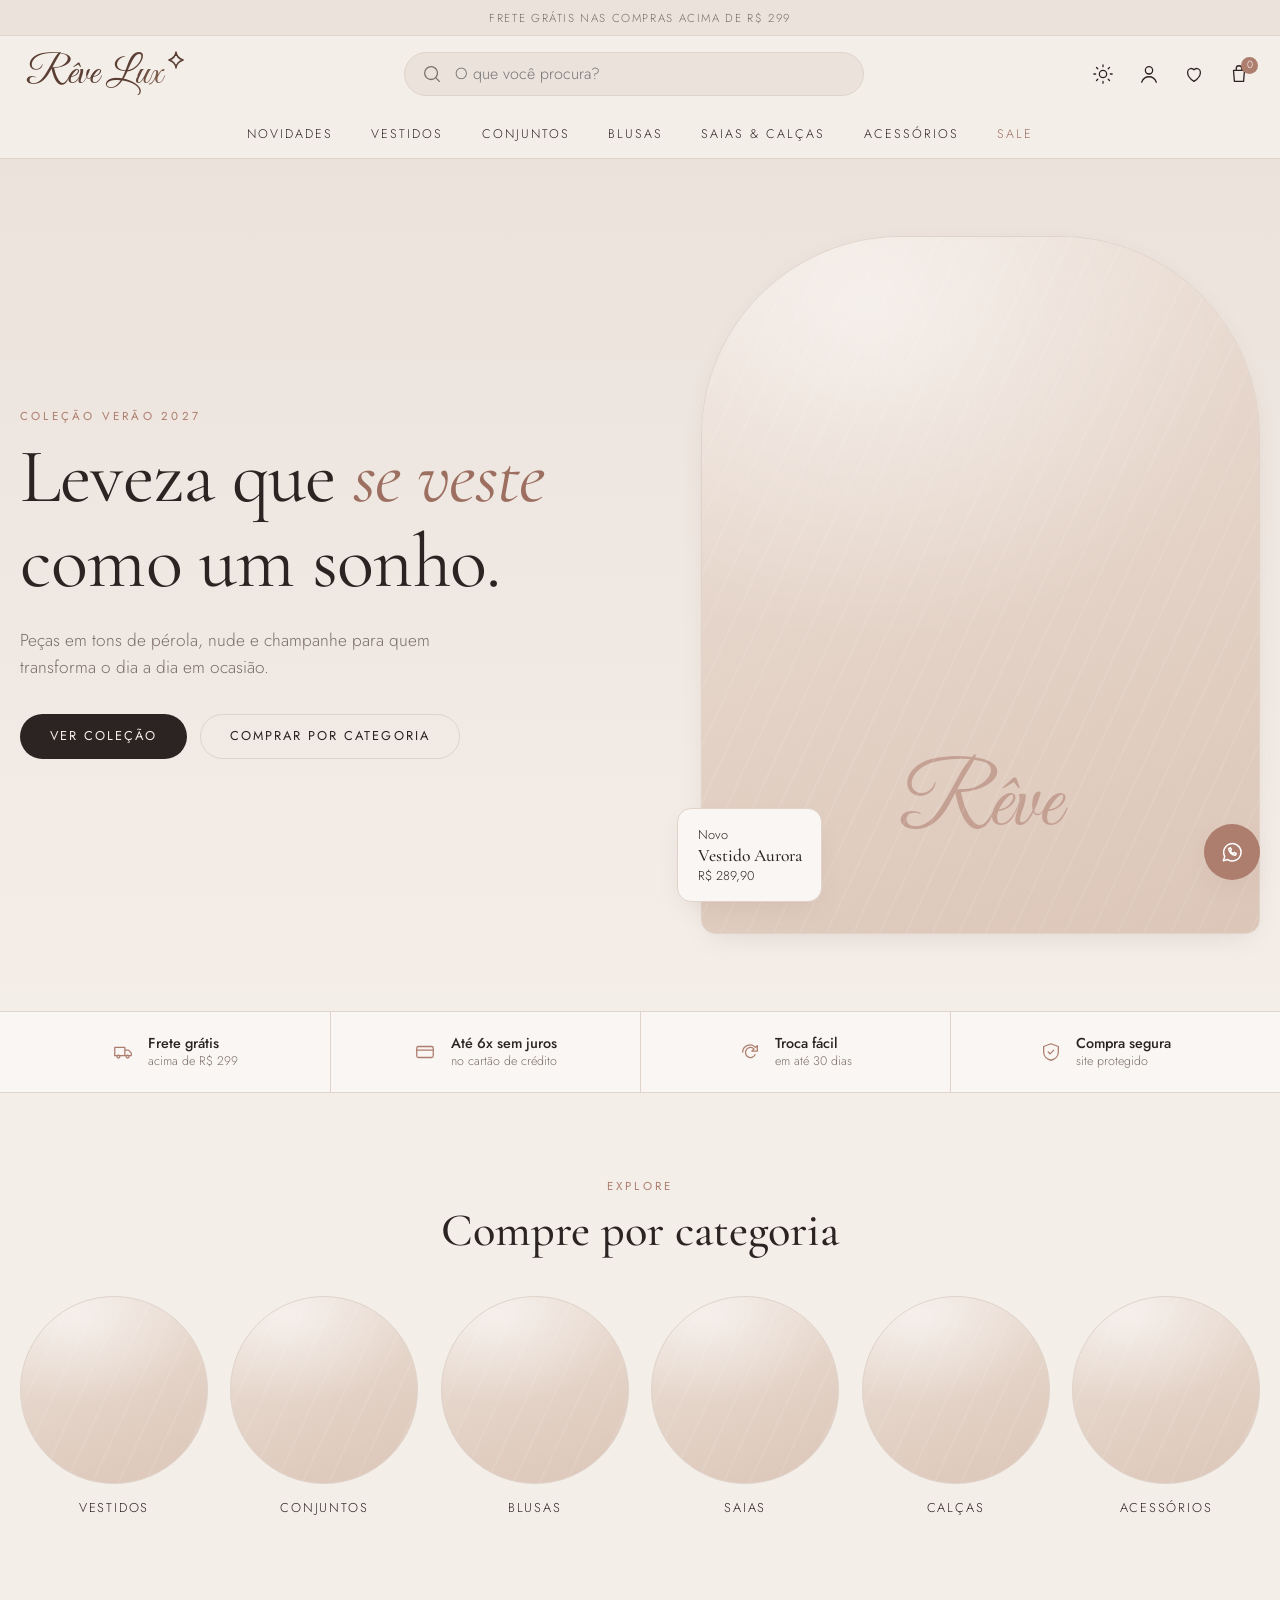
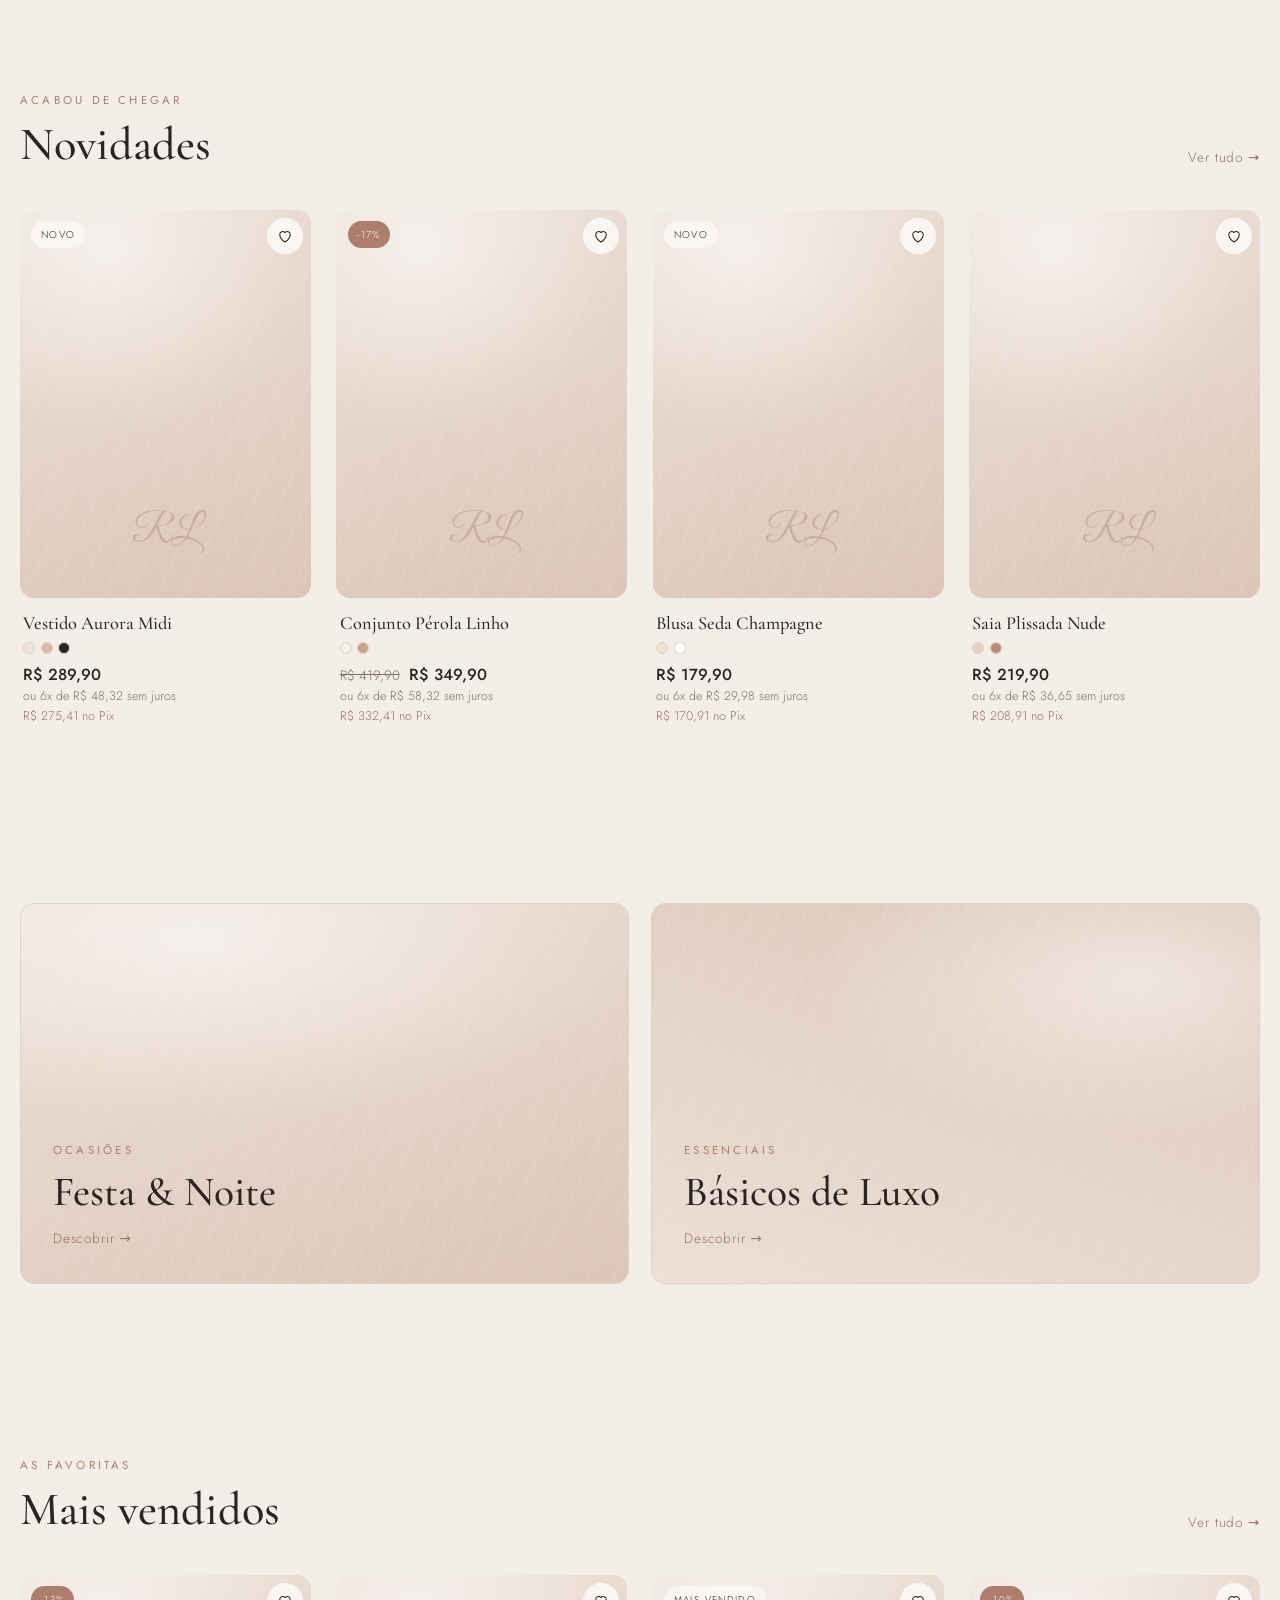
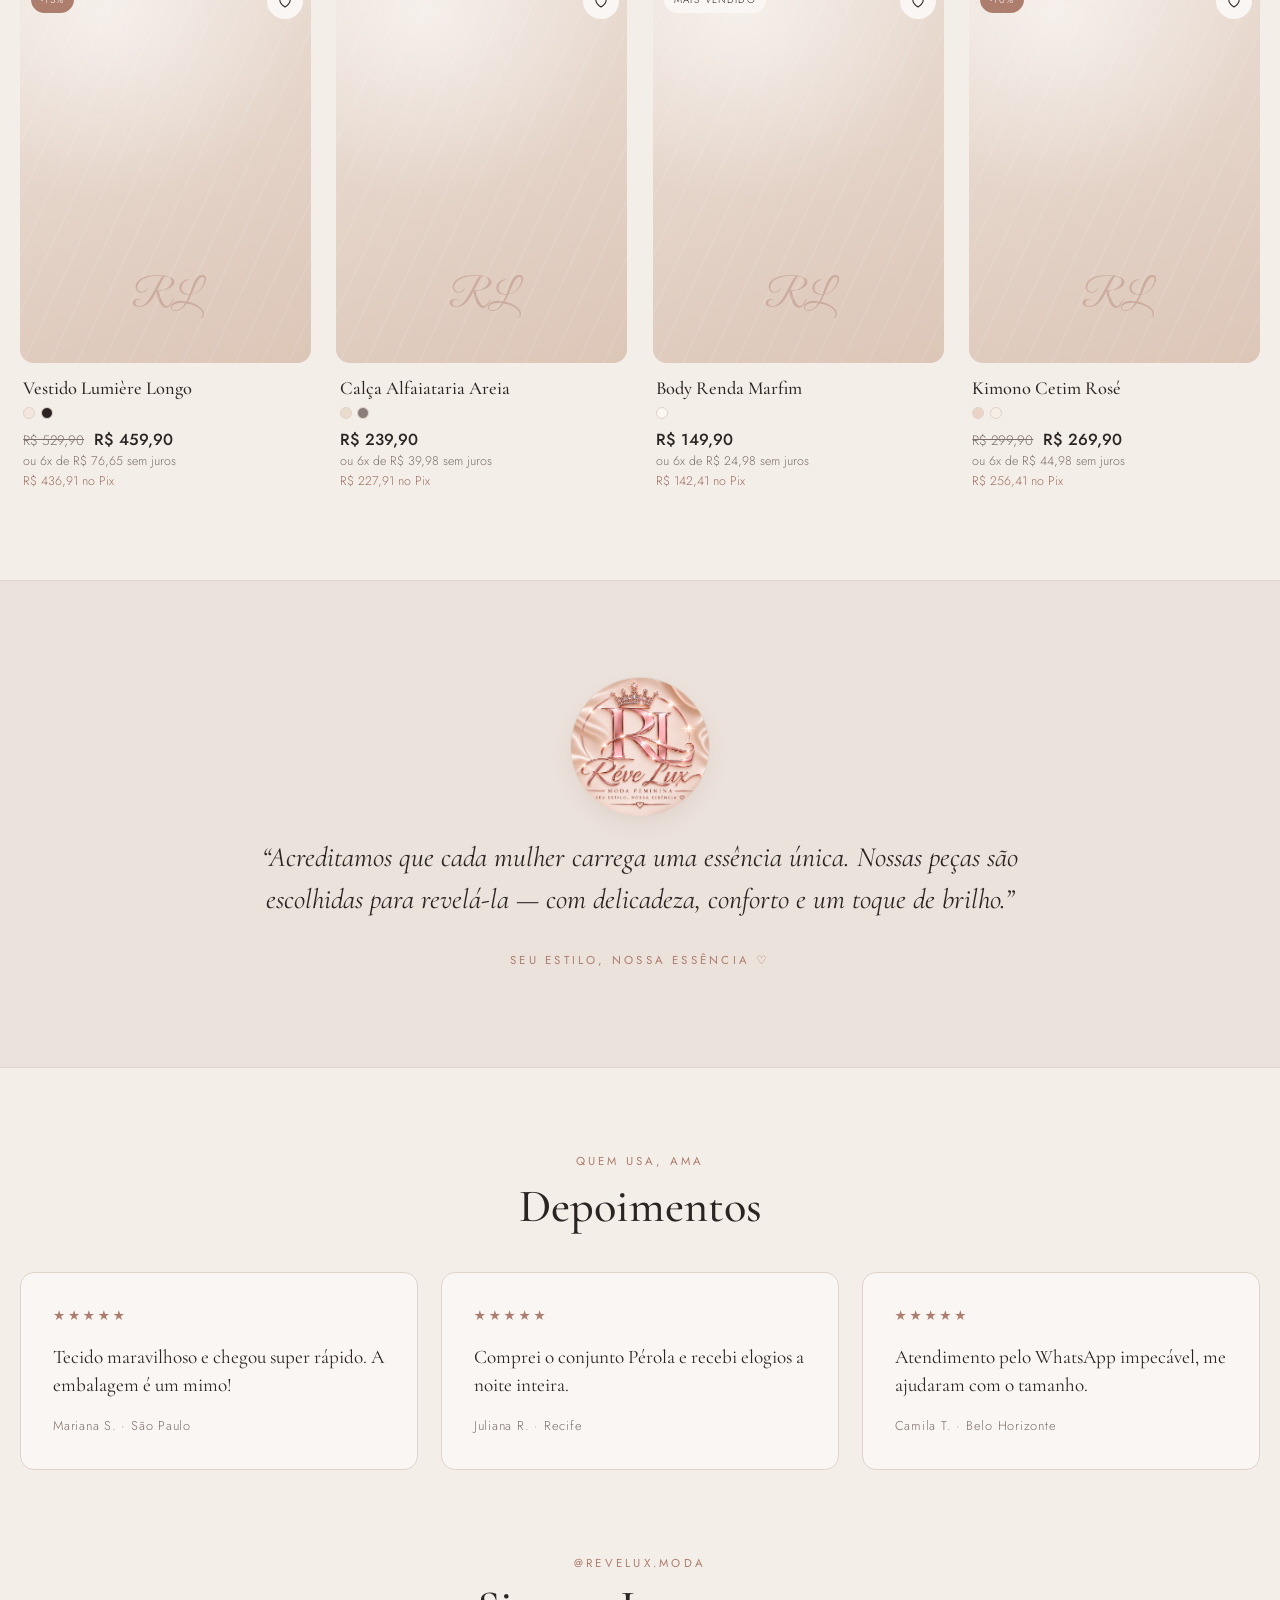
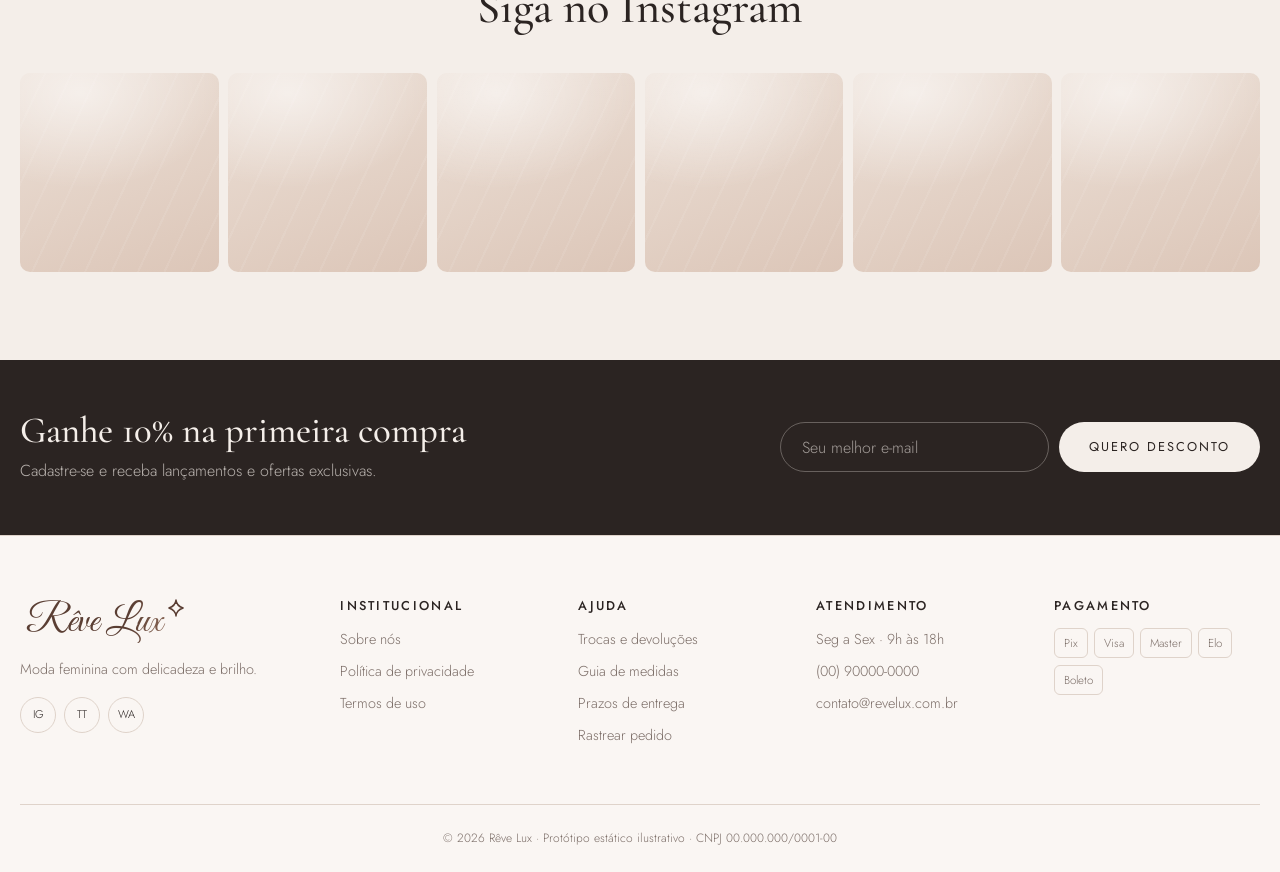
==== index.html @ 6091bad0 "Volta a espessura original do nome e adiciona estrela de 4 pontas Co-Authored-By: Claude Opus 5.5 <n" ====
<!doctype html>
<html lang="pt-BR">
<head>
<meta charset="utf-8">
<meta name="viewport" content="width=device-width, initial-scale=1">
<title>Rêve Lux · Moda Feminina</title>
<meta name="description" content="Rêve Lux — Moda feminina. Seu estilo, nossa essência.">
<link rel="preconnect" href="https://fonts.googleapis.com">
<link rel="preconnect" href="https://fonts.gstatic.com" crossorigin>
<link href="https://fonts.googleapis.com/css2?family=Cormorant+Garamond:ital,wght@0,400;0,500;0,600;1,400&family=Great+Vibes&family=Jost:wght@300;400;500&display=swap" rel="stylesheet">
<link rel="stylesheet" href="assets/css/style.css">
<script>try{var t=localStorage.getItem('rl-theme');if(t)document.documentElement.dataset.theme=t;}catch(e){}</script>
</head>
<body>

<!-- 1. Barra de anúncios rotativa -->
<div class="announce" role="region" aria-label="Avisos">
  <div class="announce__track">
    <span>Frete grátis nas compras acima de R$ 299</span>
    <span>Parcele em até 6x sem juros</span>
    <span>5% off no Pix · primeira troca grátis</span>
  </div>
</div>

<!-- 2. Header -->
<header class="header" id="top">
  <div class="container header__row">
    <button class="icon-btn menu-toggle" aria-label="Abrir menu" data-open="drawer">
      <svg viewBox="0 0 24 24"><path d="M4 7h16M4 12h16M4 17h10"/></svg>
    </button>
    <a href="#top" class="brand" aria-label="Rêve Lux — início">
      
      <span class="brand__name">Rêve Lux</span><svg class="brand__star" viewBox="0 0 24 24" aria-hidden="true"><path d="M12 2.5c.5 4.6 2.6 7.6 8.5 9.5-5.9 1.9-8 4.9-8.5 9.5-.5-4.6-2.6-7.6-8.5-9.5 5.9-1.9 8-4.9 8.5-9.5z"/></svg>
    </a>
    <form class="search" role="search" onsubmit="return false">
      <svg viewBox="0 0 24 24"><circle cx="11" cy="11" r="7"/><path d="m20 20-3.5-3.5"/></svg>
      <input type="search" placeholder="O que você procura?" aria-label="Buscar produtos">
    </form>
    <div class="header__actions">
      <button class="icon-btn theme-toggle" aria-label="Alternar tema claro/escuro">
        <svg class="i-sun" viewBox="0 0 24 24"><circle cx="12" cy="12" r="4"/><path d="M12 2v2M12 20v2M4.9 4.9l1.4 1.4M17.7 17.7l1.4 1.4M2 12h2M20 12h2M4.9 19.1l1.4-1.4M17.7 6.3l1.4-1.4"/></svg>
        <svg class="i-moon" viewBox="0 0 24 24"><path d="M20 14.5A8 8 0 1 1 9.5 4a6.5 6.5 0 0 0 10.5 10.5z"/></svg>
      </button>
      <a class="icon-btn hide-sm" href="#" aria-label="Minha conta"><svg viewBox="0 0 24 24"><circle cx="12" cy="8" r="4"/><path d="M4 21c1.5-4 4.5-6 8-6s6.5 2 8 6"/></svg></a>
      <a class="icon-btn hide-sm" href="#" aria-label="Favoritos"><svg viewBox="0 0 24 24"><path d="M12 20s-7-4.4-7-10a4 4 0 0 1 7-2.6A4 4 0 0 1 19 10c0 5.6-7 10-7 10z"/></svg></a>
      <button class="icon-btn" aria-label="Sacola" data-open="cart">
        <svg viewBox="0 0 24 24"><path d="M6 8h12l-1 12H7L6 8z"/><path d="M9 8V6a3 3 0 0 1 6 0v2"/></svg>
        <span class="badge" id="cart-count">0</span>
      </button>
    </div>
  </div>
  <nav class="nav" aria-label="Categorias">
    <ul class="container">
      <li><a href="#novidades">Novidades</a></li>
      <li><a href="#categorias">Vestidos</a></li>
      <li><a href="#categorias">Conjuntos</a></li>
      <li><a href="#categorias">Blusas</a></li>
      <li><a href="#categorias">Saias &amp; Calças</a></li>
      <li><a href="#categorias">Acessórios</a></li>
      <li><a href="#mais-vendidos" class="nav__sale">Sale</a></li>
    </ul>
  </nav>
</header>

<main>
<!-- 3. Hero / banner -->
<section class="hero">
  <div class="container hero__grid">
    <div class="hero__copy reveal">
      <p class="eyebrow">Coleção Verão 2027</p>
      <h1>Leveza que <em>se veste</em><br>como um sonho.</h1>
      <p class="lead">Peças em tons de pérola, nude e champanhe para quem transforma o dia a dia em ocasião.</p>
      <div class="hero__cta">
        <a href="#novidades" class="btn btn--primary">Ver coleção</a>
        <a href="#categorias" class="btn btn--ghost">Comprar por categoria</a>
      </div>
    </div>
    <div class="hero__art reveal" aria-hidden="true">
      <div class="hero__frame"><div class="ph ph--hero"><span>Rêve</span></div></div>
      <div class="hero__tag">Novo<br><strong>Vestido Aurora</strong><br>R$ 289,90</div>
    </div>
  </div>
</section>

<!-- 4. Faixa de benefícios -->
<section class="benefits" aria-label="Benefícios">
  <ul class="container">
    <li><svg viewBox="0 0 24 24"><path d="M3 7h11v9H3zM14 10h4l3 3v3h-7"/><circle cx="7" cy="17" r="1.6"/><circle cx="17" cy="17" r="1.6"/></svg><div><strong>Frete grátis</strong><span>acima de R$ 299</span></div></li>
    <li><svg viewBox="0 0 24 24"><rect x="3" y="6" width="18" height="12" rx="2"/><path d="M3 10h18"/></svg><div><strong>Até 6x sem juros</strong><span>no cartão de crédito</span></div></li>
    <li><svg viewBox="0 0 24 24"><path d="M4 12a8 8 0 0 1 14-5l2-2v6h-6l2.4-2.4A5.5 5.5 0 1 0 17.5 15"/></svg><div><strong>Troca fácil</strong><span>em até 30 dias</span></div></li>
    <li><svg viewBox="0 0 24 24"><path d="M12 3 4 6v6c0 4.5 3.4 8 8 9 4.6-1 8-4.5 8-9V6z"/><path d="m9 12 2 2 4-4"/></svg><div><strong>Compra segura</strong><span>site protegido</span></div></li>
  </ul>
</section>

<!-- 5. Categorias em círculos -->
<section class="section" id="categorias">
  <div class="container">
    <header class="section__head"><p class="eyebrow">Explore</p><h2>Compre por categoria</h2></header>
    <ul class="cats" id="cats"></ul>
  </div>
</section>

<!-- 6. Vitrine: Novidades -->
<section class="section" id="novidades">
  <div class="container">
    <header class="section__head section__head--row">
      <div><p class="eyebrow">Acabou de chegar</p><h2>Novidades</h2></div>
      <a href="#" class="link">Ver tudo →</a>
    </header>
    <div class="grid" data-shelf="new"></div>
  </div>
</section>

<!-- 7. Banners duplos -->
<section class="section">
  <div class="container duo">
    <a href="#" class="promo reveal"><div class="ph ph--promo1"></div><div class="promo__txt"><p class="eyebrow">Ocasiões</p><h3>Festa &amp; Noite</h3><span class="link">Descobrir →</span></div></a>
    <a href="#" class="promo reveal"><div class="ph ph--promo2"></div><div class="promo__txt"><p class="eyebrow">Essenciais</p><h3>Básicos de Luxo</h3><span class="link">Descobrir →</span></div></a>
  </div>
</section>

<!-- 8. Vitrine: Mais vendidos -->
<section class="section" id="mais-vendidos">
  <div class="container">
    <header class="section__head section__head--row">
      <div><p class="eyebrow">As favoritas</p><h2>Mais vendidos</h2></div>
      <a href="#" class="link">Ver tudo →</a>
    </header>
    <div class="grid" data-shelf="best"></div>
  </div>
</section>

<!-- 9. Manifesto da marca -->
<section class="manifesto">
  <div class="container manifesto__inner reveal">
    <img class="manifesto__logo" src="assets/logo-revelux.jpg" alt="Logo Rêve Lux" width="140" height="140">
    <p>“Acreditamos que cada mulher carrega uma essência única. Nossas peças são escolhidas para revelá-la — com delicadeza, conforto e um toque de brilho.”</p>
    <span class="eyebrow">Seu estilo, nossa essência ♡</span>
  </div>
</section>

<!-- 10. Depoimentos -->
<section class="section">
  <div class="container">
    <header class="section__head"><p class="eyebrow">Quem usa, ama</p><h2>Depoimentos</h2></header>
    <div class="reviews">
      <figure class="review reveal"><div class="stars">★★★★★</div><blockquote>Tecido maravilhoso e chegou super rápido. A embalagem é um mimo!</blockquote><figcaption>Mariana S. · São Paulo</figcaption></figure>
      <figure class="review reveal"><div class="stars">★★★★★</div><blockquote>Comprei o conjunto Pérola e recebi elogios a noite inteira.</blockquote><figcaption>Juliana R. · Recife</figcaption></figure>
      <figure class="review reveal"><div class="stars">★★★★★</div><blockquote>Atendimento pelo WhatsApp impecável, me ajudaram com o tamanho.</blockquote><figcaption>Camila T. · Belo Horizonte</figcaption></figure>
    </div>
  </div>
</section>

<!-- 11. Feed Instagram -->
<section class="section section--tight">
  <div class="container">
    <header class="section__head"><p class="eyebrow">@revelux.moda</p><h2>Siga no Instagram</h2></header>
    <div class="insta" id="insta"></div>
  </div>
</section>

<!-- 12. Newsletter -->
<section class="newsletter">
  <div class="container newsletter__inner">
    <div><h2>Ganhe 10% na primeira compra</h2><p>Cadastre-se e receba lançamentos e ofertas exclusivas.</p></div>
    <form onsubmit="event.preventDefault();this.querySelector('button').textContent='Cadastrado ♡'">
      <input type="email" required placeholder="Seu melhor e-mail" aria-label="E-mail">
      <button class="btn btn--primary">Quero desconto</button>
    </form>
  </div>
</section>
</main>

<!-- 13. Footer -->
<footer class="footer">
  <div class="container footer__grid">
    <div>
      <a href="#top" class="brand"><span class="brand__name">Rêve Lux</span><svg class="brand__star" viewBox="0 0 24 24" aria-hidden="true"><path d="M12 2.5c.5 4.6 2.6 7.6 8.5 9.5-5.9 1.9-8 4.9-8.5 9.5-.5-4.6-2.6-7.6-8.5-9.5 5.9-1.9 8-4.9 8.5-9.5z"/></svg></a>
      <p class="muted">Moda feminina com delicadeza e brilho.</p>
      <div class="socials"><a href="#" aria-label="Instagram">IG</a><a href="#" aria-label="TikTok">TT</a><a href="#" aria-label="WhatsApp">WA</a></div>
    </div>
    <div><h4>Institucional</h4><ul><li><a href="#">Sobre nós</a></li><li><a href="#">Política de privacidade</a></li><li><a href="#">Termos de uso</a></li></ul></div>
    <div><h4>Ajuda</h4><ul><li><a href="#">Trocas e devoluções</a></li><li><a href="#">Guia de medidas</a></li><li><a href="#">Prazos de entrega</a></li><li><a href="#">Rastrear pedido</a></li></ul></div>
    <div><h4>Atendimento</h4><ul><li>Seg a Sex · 9h às 18h</li><li>(00) 90000-0000</li><li>contato@revelux.com.br</li></ul></div>
    <div><h4>Pagamento</h4><div class="pay"><span>Pix</span><span>Visa</span><span>Master</span><span>Elo</span><span>Boleto</span></div></div>
  </div>
  <div class="container footer__bottom muted">© 2026 Rêve Lux · Protótipo estático ilustrativo · CNPJ 00.000.000/0001-00</div>
</footer>

<!-- Flutuantes -->
<a class="whats" href="#" aria-label="Fale conosco no WhatsApp">
  <svg viewBox="0 0 24 24"><path d="M4 20l1.3-3.9A8 8 0 1 1 8 19z"/><path d="M9 9c0 3 3 6 6 6l1-1.5-2-1-1 1c-1-.5-2-1.5-2.5-2.5l1-1-1-2z"/></svg>
</a>

<!-- Drawer menu mobile -->
<aside class="drawer" id="drawer" aria-hidden="true">
  <div class="drawer__panel drawer__panel--left">
    <button class="icon-btn drawer__close" aria-label="Fechar">✕</button>
    <span class="script">Rêve Lux</span>
    <ul class="drawer__nav"></ul>
  </div>
</aside>

<!-- Mini-sacola -->
<aside class="drawer" id="cart" aria-hidden="true">
  <div class="drawer__panel">
    <button class="icon-btn drawer__close" aria-label="Fechar">✕</button>
    <h3>Sua sacola</h3>
    <ul class="cart__list" id="cart-list"><li class="muted">Sua sacola está vazia.</li></ul>
    <div class="cart__foot"><div><span>Subtotal</span><strong id="cart-total">R$ 0,00</strong></div><button class="btn btn--primary btn--block">Finalizar compra</button></div>
  </div>
</aside>

<script src="assets/js/main.js"></script>
</body>
</html>
---- assets/css/style.css ----
/* ==========================================================
   Rêve Lux — Design tokens
   Paleta: pérola / marfim / nude, com rosé-gold só como acento.
   ========================================================== */
:root{
  --bg:#f4eee9;
  --surface:#faf6f3;
  --surface-2:#ebe2db;
  --text:#2b2422;
  --muted:#7c6e68;
  --line:#dfd3ca;
  --accent:#ad7d6e;
  --brown-1:#5a3e33;   /* marrom escuro do nome */
  --brown-2:#b48a72;   /* marrom claro do nome */          /* rosé-gold suave */
  --accent-strong:#9c6f61;
  --accent-soft:#e8d8ce;
  --on-accent:#ffffff;
  --shadow:0 10px 30px -12px rgba(120,80,65,.18);
  --ph-a:#ece0d7; --ph-b:#dcc6b8; /* placeholders de produto */
  --radius:14px;
  --serif:"Cormorant Garamond",Georgia,serif;
  --script:"Great Vibes",cursive;
  --sans:"Jost",system-ui,sans-serif;
  --t:.45s cubic-bezier(.4,0,.2,1);
  color-scheme:light;
}
@media (prefers-color-scheme:dark){
  :root:not([data-theme="light"]){
    --bg:#16120f; --surface:#1f1916; --surface-2:#261f1b; --text:#f2e9e4; --muted:#a8988f;
    --line:#352b26; --accent:#d4a998; --accent-strong:#e6c0b0; --accent-soft:#2e2420; --on-accent:#1b1411; --brown-1:#c9a088; --brown-2:#f0d6c4;
    --shadow:0 10px 30px -12px rgba(0,0,0,.6); --ph-a:#2a221e; --ph-b:#3a2e28; color-scheme:dark;
  }
}
:root[data-theme="dark"]{
  --bg:#16120f; --surface:#1f1916; --surface-2:#261f1b; --text:#f2e9e4; --muted:#a8988f;
  --line:#352b26; --accent:#d4a998; --accent-strong:#e6c0b0; --accent-soft:#2e2420; --on-accent:#1b1411; --brown-1:#c9a088; --brown-2:#f0d6c4;
  --shadow:0 10px 30px -12px rgba(0,0,0,.6); --ph-a:#2a221e; --ph-b:#3a2e28; color-scheme:dark;
}

/* ---------- Base ---------- */
*,*::before,*::after{box-sizing:border-box}
html{scroll-behavior:smooth}
body{margin:0;background:var(--bg);color:var(--text);font:300 16px/1.6 var(--sans);-webkit-font-smoothing:antialiased;overflow-x:hidden}
/* transição suave de tema em todos os elementos coloridos */
body,body *{transition:background-color var(--t),color var(--t),border-color var(--t),fill var(--t),stroke var(--t),box-shadow var(--t)}
img{max-width:100%;display:block}
a{color:inherit;text-decoration:none}
ul{list-style:none;margin:0;padding:0}
h1,h2,h3{font-family:var(--serif);font-weight:500;line-height:1.1;margin:0}
h4{font:500 .8rem/1 var(--sans);letter-spacing:.18em;text-transform:uppercase;margin:0 0 1rem}
button{font:inherit;color:inherit;cursor:pointer}
svg{width:22px;height:22px;fill:none;stroke:currentColor;stroke-width:1.4;stroke-linecap:round;stroke-linejoin:round}
.container{width:min(1240px,100% - 32px);margin-inline:auto}
.muted{color:var(--muted)}
.eyebrow{font:400 .72rem/1 var(--sans);letter-spacing:.28em;text-transform:uppercase;color:var(--accent);margin:0 0 .8rem}
.script{font-family:var(--script);font-size:2.4rem;color:var(--accent);line-height:1}
.link{font-size:.85rem;letter-spacing:.06em;color:var(--accent-strong);border-bottom:1px solid transparent}
.link:hover{border-color:currentColor}
:focus-visible{outline:2px solid var(--accent);outline-offset:3px;border-radius:4px}

/* ---------- Buttons ---------- */
.btn{display:inline-flex;align-items:center;justify-content:center;gap:.5rem;padding:.95rem 1.8rem;border-radius:999px;border:1px solid transparent;font:400 .8rem/1 var(--sans);letter-spacing:.16em;text-transform:uppercase}
.btn--primary{background:var(--text);color:var(--bg)}
.btn--primary:hover{background:var(--accent-strong);color:var(--on-accent)}
.btn--ghost{border-color:var(--line);background:transparent}
.btn--ghost:hover{border-color:var(--accent)}
.btn--block{width:100%}
.icon-btn{position:relative;display:grid;place-items:center;width:42px;height:42px;border-radius:50%;border:0;background:transparent}
.icon-btn:hover{background:var(--accent-soft)}
.badge{position:absolute;top:4px;right:2px;min-width:17px;height:17px;padding:0 4px;border-radius:9px;background:var(--accent);color:var(--on-accent);font-size:.65rem;display:grid;place-items:center}

/* ---------- Announcement ---------- */
.announce{background:var(--surface-2);border-bottom:1px solid var(--line);height:36px;overflow:hidden;font-size:.72rem;letter-spacing:.14em;text-transform:uppercase;color:var(--muted)}
.announce__track{display:flex;flex-direction:column;animation:ticker 12s infinite}
.announce__track span{height:36px;display:grid;place-items:center;text-align:center;padding:0 16px}
@keyframes ticker{0%,28%{transform:translateY(0)}33%,61%{transform:translateY(-36px)}66%,94%{transform:translateY(-72px)}100%{transform:translateY(0)}}

/* ---------- Header ---------- */
.header{position:sticky;top:0;z-index:40;background:color-mix(in srgb,var(--bg) 88%,transparent);backdrop-filter:blur(14px);border-bottom:1px solid var(--line)}
.header__row{display:grid;grid-template-columns:auto 1fr auto;align-items:center;gap:1.5rem;height:76px}
.brand{position:relative;display:inline-flex;align-items:center;justify-content:center}
.brand__name{position:relative;color:var(--brown-1);background:linear-gradient(100deg,var(--brown-1) 0%,var(--brown-1) 30%,var(--brown-2) 50%,var(--brown-1) 70%,var(--brown-1) 100%);background-size:250% 100%;-webkit-background-clip:text;background-clip:text;-webkit-text-fill-color:transparent;animation:brandShift 6s ease-in-out infinite;padding:0 .15em}
.brand__star{width:.5em;height:.5em;font-size:2.5rem;align-self:flex-start;margin:-.05em 0 0 -.05em;stroke:var(--brown-1);stroke-width:1.8;fill:none;animation:twinkle 6s ease-in-out infinite}
@keyframes twinkle{0%,100%{transform:scale(1) rotate(0);stroke:var(--brown-1)}50%{transform:scale(1.12) rotate(12deg);stroke:var(--brown-2)}}
@keyframes brandShift{0%,100%{background-position:100% 0}50%{background-position:0 0}}
.manifesto__logo{width:140px;height:140px;border-radius:50%;object-fit:cover;margin:0 auto;border:1px solid var(--line);box-shadow:var(--shadow)}
.brand__name{font:400 2.5rem/1.1 var(--script)}
.search{display:flex;align-items:center;gap:.6rem;max-width:460px;width:100%;justify-self:center;background:var(--surface-2);border:1px solid var(--line);border-radius:999px;padding:0 1rem;height:44px;color:var(--muted)}
.search input{flex:1;border:0;background:transparent;outline:0;font:inherit;color:var(--text)}
.header__actions{display:flex;gap:.2rem}
.menu-toggle{display:none}
.theme-toggle .i-moon{display:none}
:root[data-theme="dark"] .theme-toggle .i-sun{display:none}
:root[data-theme="dark"] .theme-toggle .i-moon{display:block}
.nav ul{display:flex;justify-content:center;gap:2.4rem;height:46px;align-items:center;font-size:.78rem;letter-spacing:.16em;text-transform:uppercase}
.nav a{position:relative;padding:.4rem 0}
.nav a::after{content:"";position:absolute;left:0;right:0;bottom:0;height:1px;background:var(--accent);transform:scaleX(0);transition:transform var(--t)}
.nav a:hover::after{transform:scaleX(1)}
.nav__sale{color:var(--accent-strong)}

/* ---------- Placeholders de imagem ---------- */
.ph{position:relative;width:100%;height:100%;background:
  radial-gradient(120% 80% at 30% 10%,rgba(255,255,255,.55),transparent 60%),
  linear-gradient(160deg,var(--ph-a),var(--ph-b));overflow:hidden}
.ph::after{content:"";position:absolute;inset:0;background:repeating-linear-gradient(115deg,transparent 0 22px,rgba(255,255,255,.08) 22px 24px)}
.ph span{position:absolute;inset:auto 0 12%;text-align:center;font:400 clamp(3rem,7vw,5.5rem)/1 var(--script);color:var(--accent);opacity:.55}

/* ---------- Hero ---------- */
.hero{padding:clamp(2.5rem,6vw,5.5rem) 0;background:linear-gradient(180deg,var(--surface-2),var(--bg))}
.hero__grid{display:grid;grid-template-columns:1.05fr .95fr;gap:clamp(2rem,5vw,5rem);align-items:center}
.hero h1{font-size:clamp(2.6rem,6vw,4.8rem);font-weight:400;letter-spacing:-.01em}
.hero h1 em{font-style:italic;color:var(--accent-strong)}
.lead{font-size:1.08rem;color:var(--muted);max-width:44ch;margin:1.4rem 0 2rem}
.hero__cta{display:flex;flex-wrap:wrap;gap:.8rem}
.hero__art{position:relative}
.hero__frame{aspect-ratio:4/5;border-radius:200px 200px var(--radius) var(--radius);overflow:hidden;box-shadow:var(--shadow);border:1px solid var(--line)}
.hero__tag{position:absolute;left:-1.5rem;bottom:2rem;background:var(--surface);border:1px solid var(--line);border-radius:var(--radius);padding:1rem 1.2rem;font-size:.8rem;line-height:1.5;box-shadow:var(--shadow)}
.hero__tag strong{font:500 1.1rem var(--serif)}

/* ---------- Benefits ---------- */
.benefits{border-block:1px solid var(--line);background:var(--surface)}
.benefits ul{display:grid;grid-template-columns:repeat(4,1fr)}
.benefits li{display:flex;gap:.9rem;align-items:center;justify-content:center;padding:1.4rem .5rem;color:var(--accent)}
.benefits li+li{border-left:1px solid var(--line)}
.benefits div{display:flex;flex-direction:column;line-height:1.3;color:var(--text)}
.benefits strong{font-weight:500;font-size:.9rem}
.benefits span{font-size:.78rem;color:var(--muted)}

/* ---------- Sections ---------- */
.section{padding:clamp(3rem,7vw,5.5rem) 0}
.section--tight{padding-top:0}
.section__head{text-align:center;margin-bottom:2.5rem}
.section__head h2{font-size:clamp(2rem,4vw,2.9rem)}
.section__head--row{display:flex;justify-content:space-between;align-items:end;text-align:left}

/* Categorias */
.cats{display:grid;grid-template-columns:repeat(6,1fr);gap:1.4rem}
.cats a{display:flex;flex-direction:column;align-items:center;gap:.9rem;font-size:.8rem;letter-spacing:.14em;text-transform:uppercase}
.cats .ph{aspect-ratio:1;border-radius:50%;border:1px solid var(--line);transition:transform var(--t),box-shadow var(--t)}
.cats a:hover .ph{transform:translateY(-4px);box-shadow:var(--shadow)}

/* Product grid + card */
.grid{display:grid;grid-template-columns:repeat(4,1fr);gap:clamp(.8rem,2vw,1.6rem)}
.card{position:relative;display:flex;flex-direction:column}
.card__media{position:relative;aspect-ratio:3/4;border-radius:var(--radius);overflow:hidden;background:var(--surface-2)}
.card__media .ph{transition:transform .8s cubic-bezier(.2,.7,.2,1)}
.card:hover .card__media .ph{transform:scale(1.05)}
.card__media .ph span{font-size:2.4rem;opacity:.4}
.card__tags{position:absolute;top:.7rem;left:.7rem;display:flex;gap:.35rem;z-index:2}
.tag{background:var(--surface);color:var(--text);font-size:.62rem;letter-spacing:.14em;text-transform:uppercase;padding:.35rem .6rem;border-radius:999px}
.tag--off{background:var(--accent);color:var(--on-accent)}
.card__fav{position:absolute;top:.5rem;right:.5rem;z-index:2;background:var(--surface);width:36px;height:36px}
.card__fav[aria-pressed="true"] svg{fill:var(--accent);stroke:var(--accent)}
.card__fav svg{width:18px;height:18px}
.card__add{position:absolute;left:.7rem;right:.7rem;bottom:.7rem;z-index:2;opacity:0;transform:translateY(8px);transition:opacity var(--t),transform var(--t),background-color var(--t)}
.card:hover .card__add,.card:focus-within .card__add{opacity:1;transform:none}
.card__body{padding:.9rem .2rem 0}
.card__name{font:500 1.15rem/1.25 var(--serif)}
.swatches{display:flex;gap:.35rem;margin:.45rem 0}
.swatches i{width:12px;height:12px;border-radius:50%;border:1px solid var(--line)}
.price{display:flex;gap:.6rem;align-items:baseline;margin-top:.2rem}
.price del{font-size:.85rem;color:var(--muted)}
.price strong{font-weight:500}
.inst{font-size:.78rem;color:var(--muted)}
.pix{font-size:.78rem;color:var(--accent-strong)}

/* Duo banners */
.duo{display:grid;grid-template-columns:1fr 1fr;gap:1.4rem}
.promo{position:relative;aspect-ratio:16/10;border-radius:var(--radius);overflow:hidden;border:1px solid var(--line)}
.promo .ph{transition:transform 1s ease}
.promo:hover .ph{transform:scale(1.04)}
.ph--promo2{background:radial-gradient(90% 70% at 80% 20%,rgba(255,255,255,.5),transparent 60%),linear-gradient(200deg,var(--ph-b),var(--ph-a))}
.promo__txt{position:absolute;left:2rem;bottom:2rem;z-index:2}
.promo h3{font-size:clamp(1.8rem,3.4vw,2.6rem);margin-bottom:.6rem}

/* Manifesto */
.manifesto{background:var(--surface-2);border-block:1px solid var(--line);padding:clamp(3.5rem,8vw,6rem) 0;text-align:center}
.manifesto__inner{max-width:760px}
.manifesto .script{font-size:3.4rem}
.manifesto p{font:italic 400 clamp(1.3rem,2.6vw,1.75rem)/1.5 var(--serif);margin:1.2rem 0 1.6rem}

/* Reviews */
.reviews{display:grid;grid-template-columns:repeat(3,1fr);gap:1.4rem}
.review{margin:0;background:var(--surface);border:1px solid var(--line);border-radius:var(--radius);padding:2rem}
.stars{color:var(--accent);letter-spacing:.2em;font-size:.85rem}
.review blockquote{margin:1rem 0;font:400 1.2rem/1.5 var(--serif)}
.review figcaption{font-size:.8rem;color:var(--muted);letter-spacing:.06em}

/* Insta */
.insta{display:grid;grid-template-columns:repeat(6,1fr);gap:.6rem}
.insta a{aspect-ratio:1;border-radius:10px;overflow:hidden;position:relative}
.insta a::before{content:"♡";position:absolute;inset:0;z-index:2;display:grid;place-items:center;font-size:1.6rem;color:#fff;background:rgba(60,40,32,.35);opacity:0;transition:opacity var(--t)}
.insta a:hover::before{opacity:1}

/* Newsletter */
.newsletter{background:var(--text);color:var(--bg);padding:3.2rem 0}
.newsletter__inner{display:flex;justify-content:space-between;align-items:center;gap:2rem;flex-wrap:wrap}
.newsletter h2{font-size:clamp(1.7rem,3vw,2.3rem)}
.newsletter p{margin:.4rem 0 0;opacity:.7}
.newsletter form{display:flex;gap:.6rem;flex:1;max-width:480px;min-width:0}
.newsletter input{flex:1;min-width:0;height:50px;border-radius:999px;border:1px solid color-mix(in srgb,var(--bg) 30%,transparent);background:transparent;color:var(--bg);padding:0 1.3rem;font:inherit}
.newsletter input::placeholder{color:inherit;opacity:.6}
.newsletter .btn--primary{background:var(--bg);color:var(--text)}
.newsletter .btn--primary:hover{background:var(--accent);color:var(--on-accent)}

/* Footer */
.footer{padding:4rem 0 1.5rem;background:var(--surface);border-top:1px solid var(--line);font-size:.9rem}
.footer__grid{display:grid;grid-template-columns:1.4fr repeat(4,1fr);gap:2rem}
.footer li{margin-bottom:.55rem;color:var(--muted)}
.footer a:hover{color:var(--accent-strong)}
.socials{display:flex;gap:.5rem;margin-top:1rem}
.socials a{width:36px;height:36px;border:1px solid var(--line);border-radius:50%;display:grid;place-items:center;font-size:.7rem}
.pay{display:flex;flex-wrap:wrap;gap:.4rem}
.pay span{border:1px solid var(--line);border-radius:6px;padding:.3rem .55rem;font-size:.72rem;color:var(--muted)}
.footer__bottom{border-top:1px solid var(--line);margin-top:3rem;padding-top:1.5rem;font-size:.75rem;text-align:center}

/* WhatsApp flutuante */
.whats{position:fixed;right:20px;bottom:20px;z-index:50;width:56px;height:56px;border-radius:50%;display:grid;place-items:center;background:var(--accent);color:var(--on-accent);box-shadow:var(--shadow)}
.whats:hover{transform:scale(1.06)}
.whats svg{width:26px;height:26px}

/* Drawers */
.drawer{position:fixed;inset:0;z-index:60;background:rgba(30,20,16,.35);opacity:0;pointer-events:none;transition:opacity var(--t)}
.drawer.is-open{opacity:1;pointer-events:auto}
.drawer__panel{position:absolute;top:0;right:0;height:100%;width:min(400px,88vw);background:var(--bg);padding:2rem 1.6rem;display:flex;flex-direction:column;transform:translateX(100%);transition:transform var(--t),background-color var(--t)}
.drawer__panel--left{right:auto;left:0;transform:translateX(-100%)}
.drawer.is-open .drawer__panel{transform:none}
.drawer__close{position:absolute;top:1rem;right:1rem}
.drawer h3{font-size:1.8rem;margin-bottom:1.5rem}
.drawer__nav{margin-top:2rem}
.drawer__nav a{display:block;padding:.9rem 0;border-bottom:1px solid var(--line);letter-spacing:.14em;text-transform:uppercase;font-size:.85rem}
.cart__list{flex:1;overflow:auto}
.cart__list li{display:grid;grid-template-columns:64px 1fr;gap:.9rem;padding:.8rem 0;border-bottom:1px solid var(--line);font-size:.9rem}
.cart__list li.muted{display:block}
.cart__list .ph{aspect-ratio:3/4;border-radius:8px}
.cart__foot div{display:flex;justify-content:space-between;margin:1rem 0}

/* Reveal on scroll */
.reveal{opacity:0;transform:translateY(24px);transition:opacity .9s ease,transform .9s ease}
.reveal.is-in{opacity:1;transform:none}
@media (prefers-reduced-motion:reduce){
  *,*::before,*::after{animation:none!important;transition:none!important}
  .reveal{opacity:1;transform:none}
}

/* ---------- Responsivo ---------- */
@media (max-width:1024px){
  .grid{grid-template-columns:repeat(3,1fr)}
  .cats{grid-template-columns:repeat(3,1fr)}
  .footer__grid{grid-template-columns:1fr 1fr}
  .benefits ul{grid-template-columns:repeat(2,1fr)}
  .benefits li:nth-child(3){border-left:0}
  .benefits li:nth-child(n+3){border-top:1px solid var(--line)}
}
@media (max-width:760px){
  .menu-toggle{display:grid}
  .nav,.search,.hide-sm{display:none}
  .header__row{grid-template-columns:auto 1fr auto;height:64px;gap:.4rem}
  .brand{justify-self:center}
  .brand__name{font-size:2.1rem}
  .brand__star{font-size:2.1rem}
  .hero__grid{grid-template-columns:1fr}
  .hero__art{order:-1;max-width:340px;margin-inline:auto;width:100%}
  .hero__tag{left:0}
  .grid{grid-template-columns:repeat(2,1fr)}
  .card__add{opacity:1;transform:none;position:static;margin-top:.6rem;padding:.75rem}
  .duo,.reviews{grid-template-columns:1fr}
  .insta{grid-template-columns:repeat(3,1fr)}
  .section__head--row{align-items:center}
  .benefits li{justify-content:flex-start;padding:1rem .6rem}
  .newsletter form{flex-direction:column;max-width:none}
  .footer__grid{grid-template-columns:1fr}
}
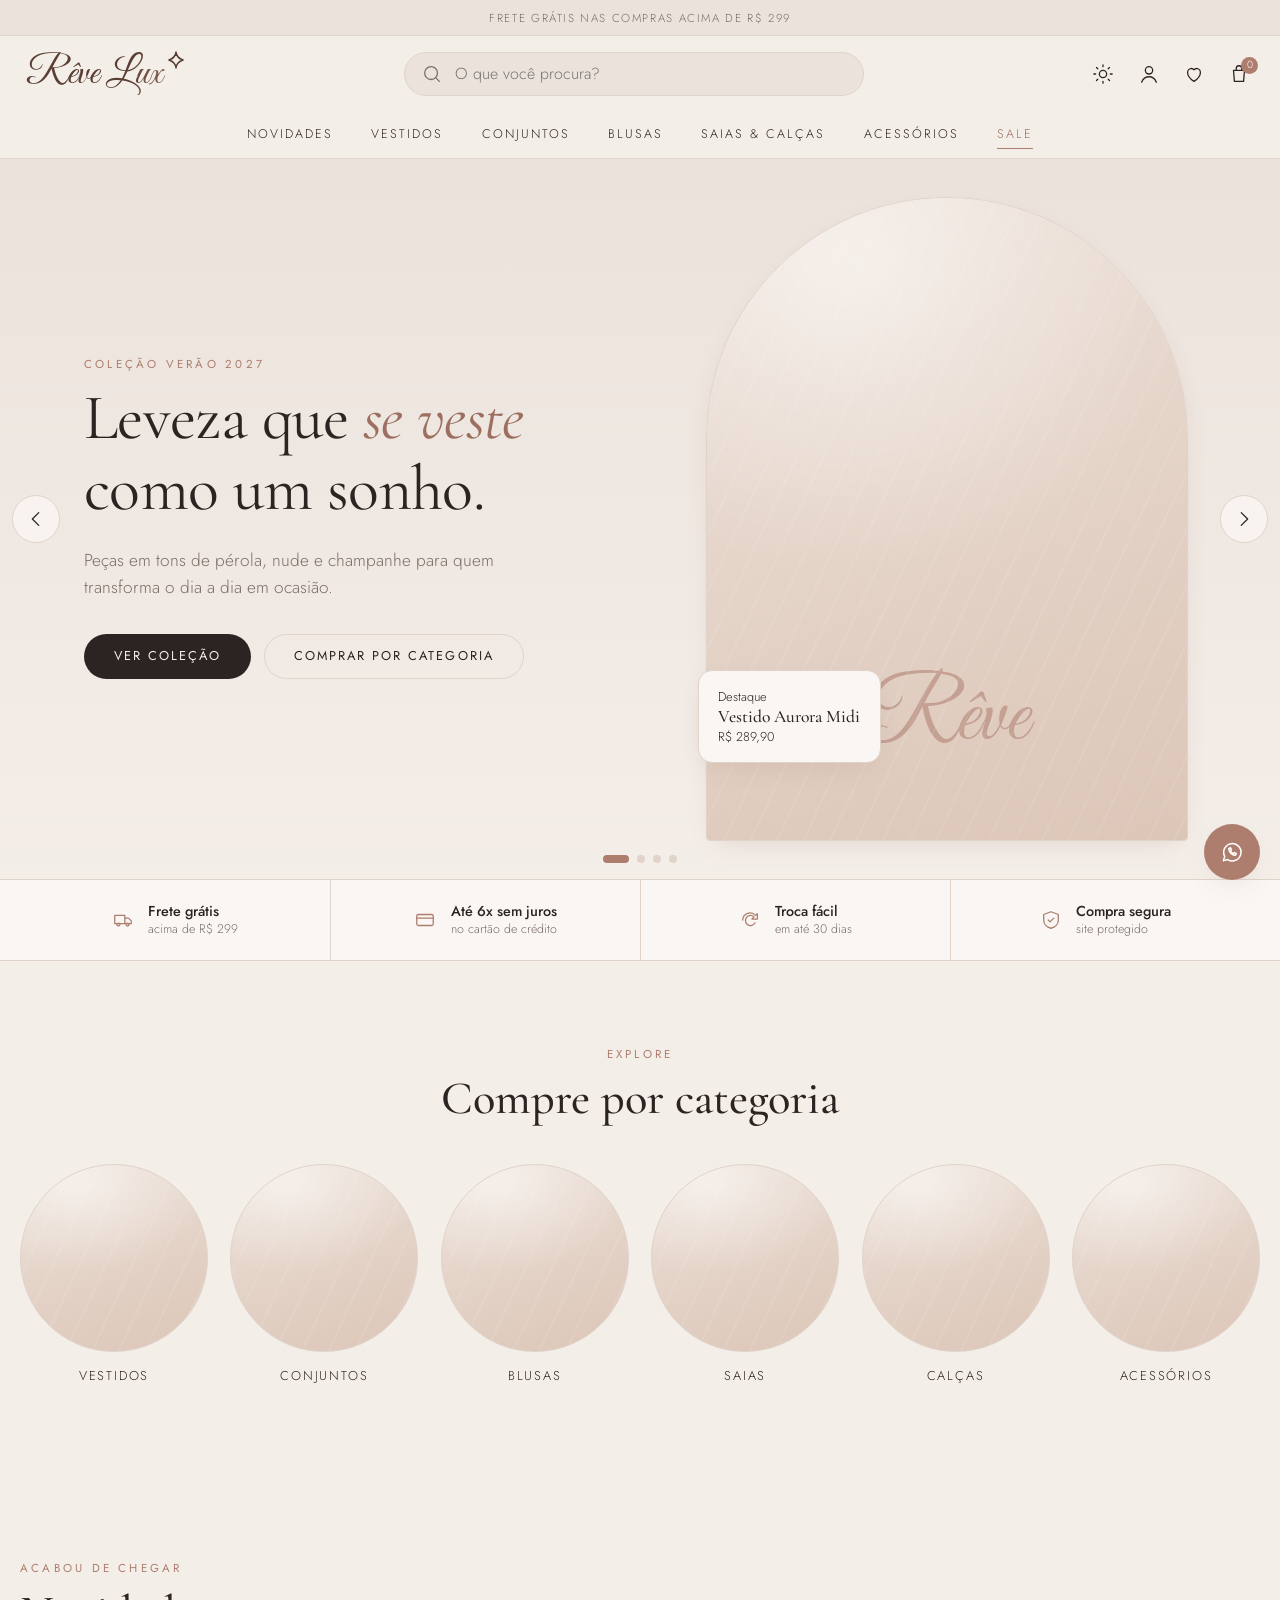
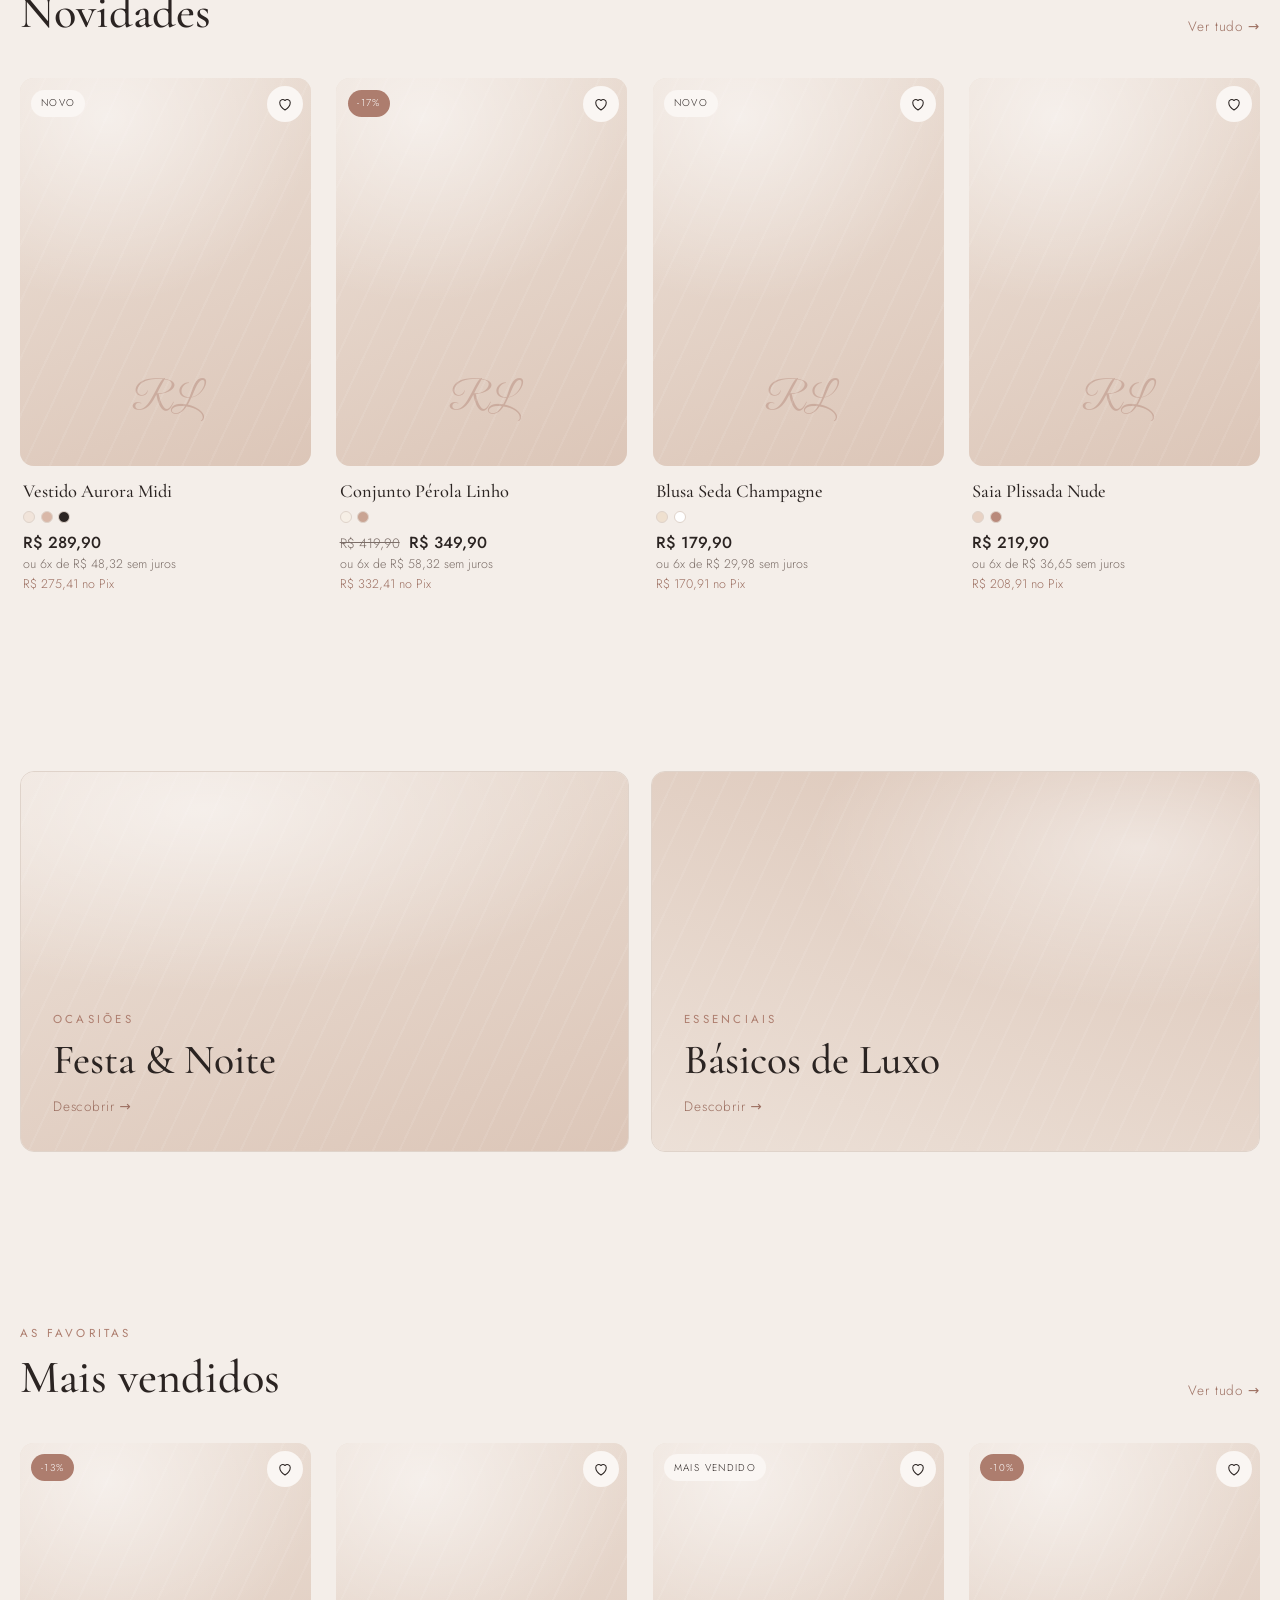
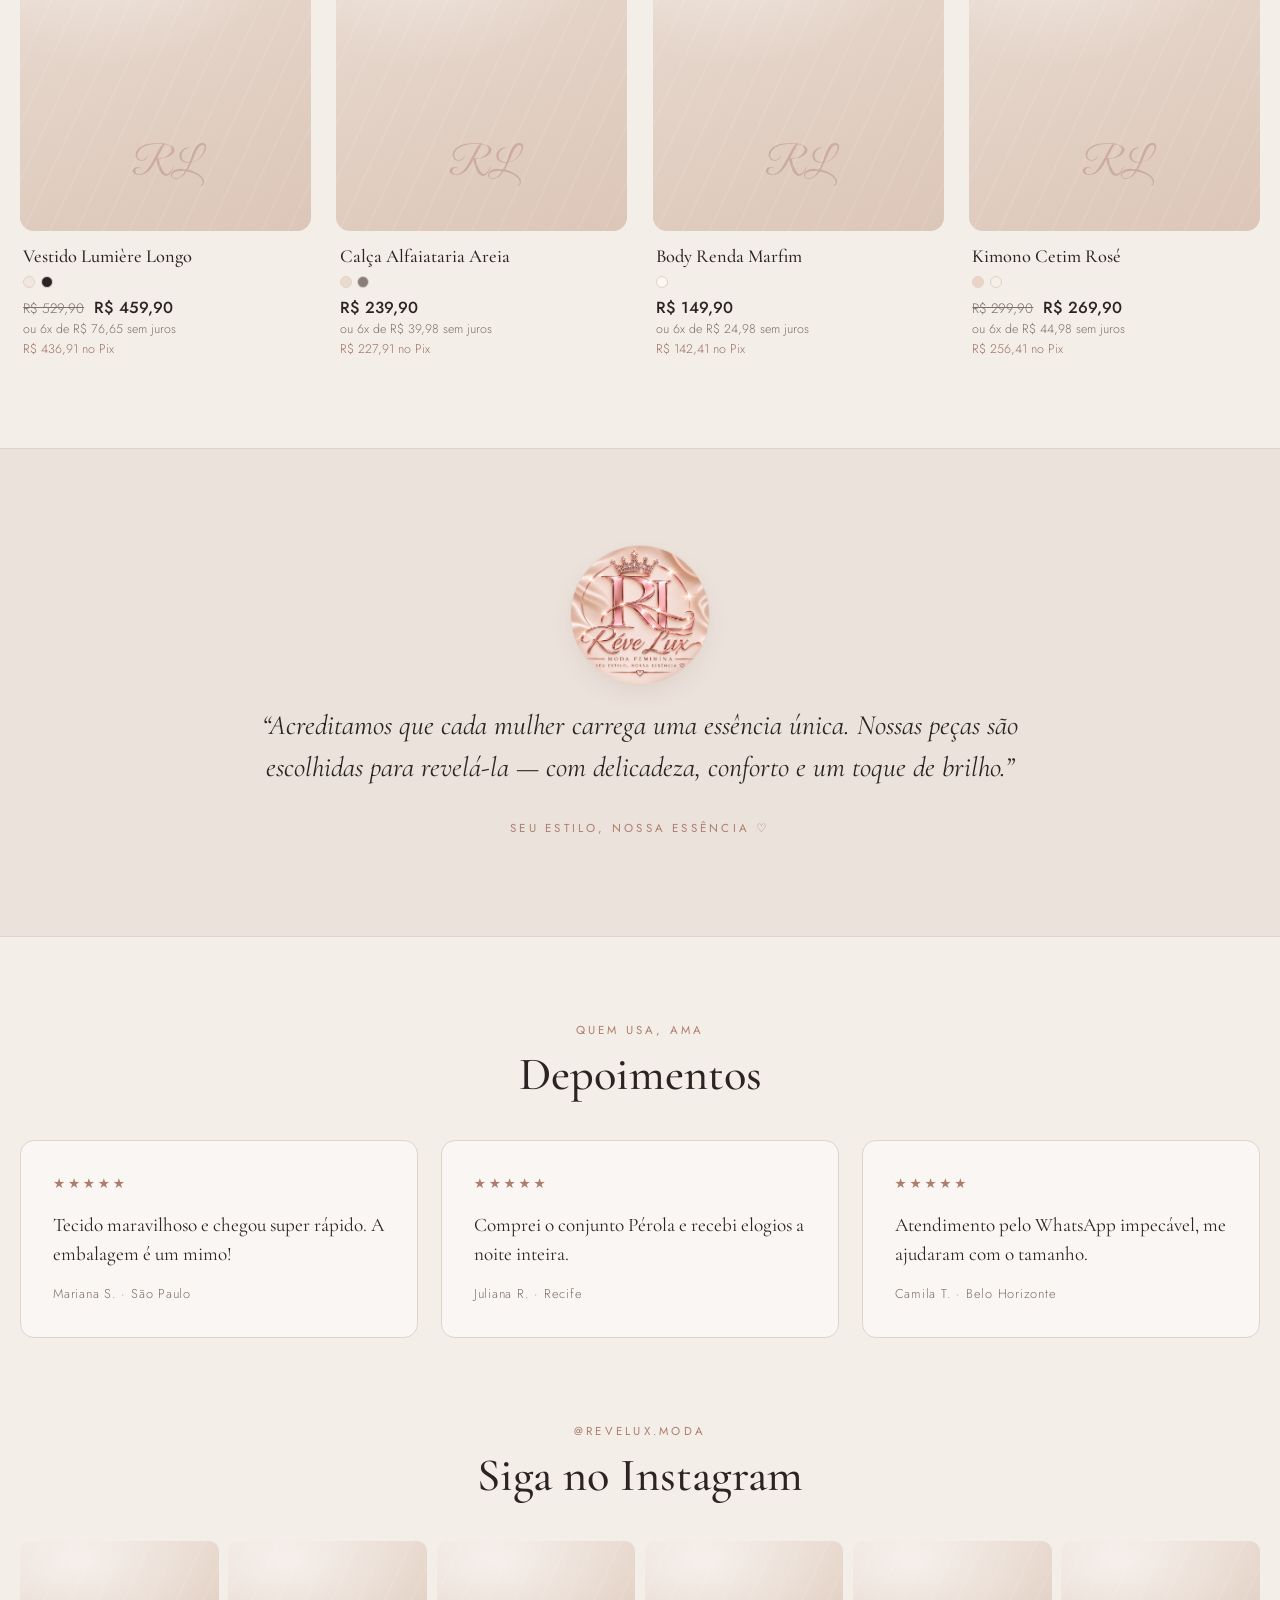
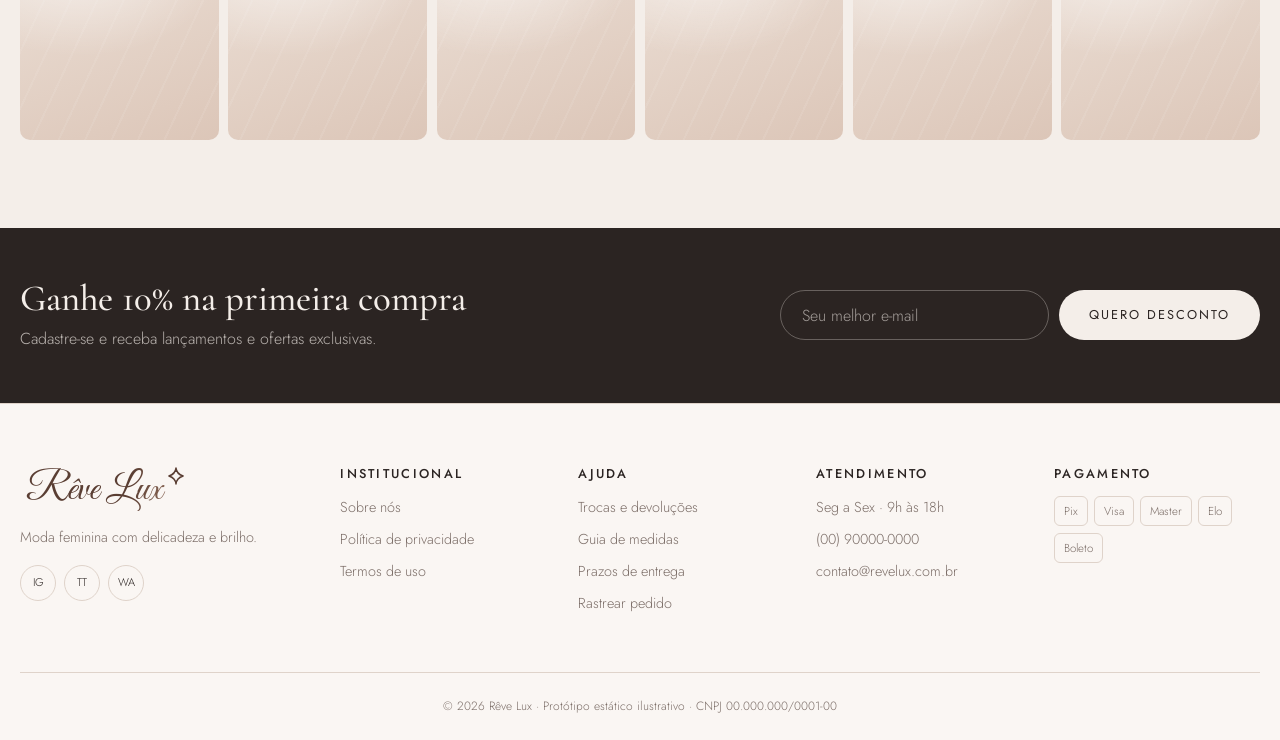
==== commit 6e105627: "Hero em carrossel automático com setas, menu com âncoras e prompts das imagens Co-Authored-By: Claud" ====
--- a/index.html
+++ b/index.html
@@ -52,33 +52,93 @@
   <nav class="nav" aria-label="Categorias">
     <ul class="container">
       <li><a href="#novidades">Novidades</a></li>
-      <li><a href="#categorias">Vestidos</a></li>
-      <li><a href="#categorias">Conjuntos</a></li>
-      <li><a href="#categorias">Blusas</a></li>
-      <li><a href="#categorias">Saias &amp; Calças</a></li>
-      <li><a href="#categorias">Acessórios</a></li>
+      <li><a href="#cat-vestidos">Vestidos</a></li>
+      <li><a href="#cat-conjuntos">Conjuntos</a></li>
+      <li><a href="#cat-blusas">Blusas</a></li>
+      <li><a href="#cat-saias">Saias &amp; Calças</a></li>
+      <li><a href="#cat-acessorios">Acessórios</a></li>
       <li><a href="#mais-vendidos" class="nav__sale">Sale</a></li>
     </ul>
   </nav>
 </header>
 
 <main>
-<!-- 3. Hero / banner -->
-<section class="hero">
-  <div class="container hero__grid">
-    <div class="hero__copy reveal">
-      <p class="eyebrow">Coleção Verão 2027</p>
-      <h1>Leveza que <em>se veste</em><br>como um sonho.</h1>
-      <p class="lead">Peças em tons de pérola, nude e champanhe para quem transforma o dia a dia em ocasião.</p>
-      <div class="hero__cta">
-        <a href="#novidades" class="btn btn--primary">Ver coleção</a>
-        <a href="#categorias" class="btn btn--ghost">Comprar por categoria</a>
-      </div>
-    </div>
-    <div class="hero__art reveal" aria-hidden="true">
-      <div class="hero__frame"><div class="ph ph--hero"><span>Rêve</span></div></div>
-      <div class="hero__tag">Novo<br><strong>Vestido Aurora</strong><br>R$ 289,90</div>
-    </div>
+<!-- 3. Hero: carrossel automático -->
+<section class="hero" aria-roledescription="carrossel" aria-label="Destaques">
+  <div class="hero__viewport">
+    <article class="hero__slide is-active" aria-roledescription="slide" aria-label="1 de 4">
+      <div class="container hero__grid">
+        <div class="hero__copy">
+          <p class="eyebrow">Coleção Verão 2027</p>
+          <h1 class="hero__title">Leveza que <em>se veste</em><br>como um sonho.</h1>
+          <p class="lead">Peças em tons de pérola, nude e champanhe para quem transforma o dia a dia em ocasião.</p>
+          <div class="hero__cta">
+            <a href="#novidades" class="btn btn--primary">Ver coleção</a>
+            <a href="#categorias" class="btn btn--ghost">Comprar por categoria</a>
+          </div>
+        </div>
+        <div class="hero__art">
+          <div class="hero__frame"><div class="ph"><span>Rêve</span></div><img src="assets/img/hero/slide-1.jpg" alt="" loading="eager" onerror="this.remove()"></div>
+          <div class="hero__tag">Destaque<br><strong>Vestido Aurora Midi</strong><br>R$ 289,90</div>
+        </div>
+      </div>
+    </article>
+    <article class="hero__slide" aria-roledescription="slide" aria-label="2 de 4" aria-hidden="true">
+      <div class="container hero__grid">
+        <div class="hero__copy">
+          <p class="eyebrow">Conjuntos</p>
+          <h2 class="hero__title">Linho, luz<br>e <em>movimento</em>.</h2>
+          <p class="lead">Conjuntos leves que vão do brunch ao fim de tarde sem perder a elegância.</p>
+          <div class="hero__cta">
+            <a href="#cat-conjuntos" class="btn btn--primary">Ver conjuntos</a>
+            <a href="#categorias" class="btn btn--ghost">Comprar por categoria</a>
+          </div>
+        </div>
+        <div class="hero__art">
+          <div class="hero__frame"><div class="ph"><span>Rêve</span></div><img src="assets/img/hero/slide-2.jpg" alt="" loading="lazy" onerror="this.remove()"></div>
+          <div class="hero__tag">Destaque<br><strong>Conjunto Pérola Linho</strong><br>R$ 349,90</div>
+        </div>
+      </div>
+    </article>
+    <article class="hero__slide" aria-roledescription="slide" aria-label="3 de 4" aria-hidden="true">
+      <div class="container hero__grid">
+        <div class="hero__copy">
+          <p class="eyebrow">Festa &amp; Noite</p>
+          <h2 class="hero__title">O brilho<br>da <em>sua noite</em>.</h2>
+          <p class="lead">Cetim, caimento fluido e detalhes que capturam a luz na medida certa.</p>
+          <div class="hero__cta">
+            <a href="#mais-vendidos" class="btn btn--primary">Ver mais vendidos</a>
+            <a href="#categorias" class="btn btn--ghost">Comprar por categoria</a>
+          </div>
+        </div>
+        <div class="hero__art">
+          <div class="hero__frame"><div class="ph"><span>Rêve</span></div><img src="assets/img/hero/slide-3.jpg" alt="" loading="lazy" onerror="this.remove()"></div>
+          <div class="hero__tag">Destaque<br><strong>Vestido Lumière Longo</strong><br>R$ 459,90</div>
+        </div>
+      </div>
+    </article>
+    <article class="hero__slide" aria-roledescription="slide" aria-label="4 de 4" aria-hidden="true">
+      <div class="container hero__grid">
+        <div class="hero__copy">
+          <p class="eyebrow">Essenciais</p>
+          <h2 class="hero__title">Básicos com<br><em>alma de luxo</em>.</h2>
+          <p class="lead">Alfaiataria e seda em cores neutras, feitas para combinar com tudo.</p>
+          <div class="hero__cta">
+            <a href="#cat-blusas" class="btn btn--primary">Ver blusas</a>
+            <a href="#categorias" class="btn btn--ghost">Comprar por categoria</a>
+          </div>
+        </div>
+        <div class="hero__art">
+          <div class="hero__frame"><div class="ph"><span>Rêve</span></div><img src="assets/img/hero/slide-4.jpg" alt="" loading="lazy" onerror="this.remove()"></div>
+          <div class="hero__tag">Destaque<br><strong>Blusa Seda Champagne</strong><br>R$ 179,90</div>
+        </div>
+      </div>
+    </article>
+  </div>
+  <button class="hero__arrow hero__arrow--prev" aria-label="Slide anterior"><svg viewBox="0 0 24 24"><path d="m15 5-7 7 7 7"/></svg></button>
+  <button class="hero__arrow hero__arrow--next" aria-label="Próximo slide"><svg viewBox="0 0 24 24"><path d="m9 5 7 7-7 7"/></svg></button>
+  <div class="hero__dots" role="tablist" aria-label="Escolher slide">
+    <button role="tab" aria-selected="true" aria-label="Slide 1"></button><button role="tab" aria-selected="false" aria-label="Slide 2"></button><button role="tab" aria-selected="false" aria-label="Slide 3"></button><button role="tab" aria-selected="false" aria-label="Slide 4"></button>
   </div>
 </section>
 
--- a/assets/css/style.css
+++ b/assets/css/style.css
@@ -106,15 +106,31 @@
 .ph span{position:absolute;inset:auto 0 12%;text-align:center;font:400 clamp(3rem,7vw,5.5rem)/1 var(--script);color:var(--accent);opacity:.55}
 
 /* ---------- Hero ---------- */
-.hero{padding:clamp(2.5rem,6vw,5.5rem) 0;background:linear-gradient(180deg,var(--surface-2),var(--bg))}
-.hero__grid{display:grid;grid-template-columns:1.05fr .95fr;gap:clamp(2rem,5vw,5rem);align-items:center}
-.hero h1{font-size:clamp(2.6rem,6vw,4.8rem);font-weight:400;letter-spacing:-.01em}
-.hero h1 em{font-style:italic;color:var(--accent-strong)}
+.hero{position:relative;background:linear-gradient(180deg,var(--surface-2),var(--bg));overflow:hidden}
+/* altura cabe na tela: viewport menos header (~158px) */
+.hero__viewport{display:grid;height:clamp(460px,calc(100svh - 158px),720px)}
+.hero__slide{grid-area:1/1;display:flex;align-items:center;opacity:0;visibility:hidden;transition:opacity .9s ease,visibility .9s}
+.hero__slide.is-active{opacity:1;visibility:visible}
+.hero__grid{display:grid;grid-template-columns:1.05fr .95fr;gap:clamp(2rem,5vw,5rem);align-items:center;height:100%;padding-block:clamp(1.5rem,3vw,2.5rem);padding-inline:clamp(2.5rem,5vw,4rem)}
+.hero__title{font-size:clamp(2.4rem,5vw,4.4rem);font-weight:400;letter-spacing:-.01em}
+.hero__title em{font-style:italic;color:var(--accent-strong)}
 .lead{font-size:1.08rem;color:var(--muted);max-width:44ch;margin:1.4rem 0 2rem}
 .hero__cta{display:flex;flex-wrap:wrap;gap:.8rem}
-.hero__art{position:relative}
-.hero__frame{aspect-ratio:4/5;border-radius:200px 200px var(--radius) var(--radius);overflow:hidden;box-shadow:var(--shadow);border:1px solid var(--line)}
-.hero__tag{position:absolute;left:-1.5rem;bottom:2rem;background:var(--surface);border:1px solid var(--line);border-radius:var(--radius);padding:1rem 1.2rem;font-size:.8rem;line-height:1.5;box-shadow:var(--shadow)}
+.hero__copy>*{transform:translateY(16px);opacity:0;transition:transform .8s ease,opacity .8s ease}
+.is-active .hero__copy>*{transform:none;opacity:1}
+.is-active .hero__copy>:nth-child(2){transition-delay:.1s}.is-active .hero__copy>:nth-child(3){transition-delay:.2s}.is-active .hero__copy>:nth-child(4){transition-delay:.3s}
+.hero__art{position:relative;height:100%;display:flex;align-items:center;justify-content:center;min-height:0}
+.hero__frame{position:relative;height:100%;max-height:100%;aspect-ratio:3/4;max-width:100%;border-radius:999px 999px var(--radius) var(--radius);overflow:hidden;box-shadow:var(--shadow);border:1px solid var(--line)}
+.hero__frame img{position:absolute;inset:0;width:100%;height:100%;object-fit:cover;transform:scale(1.06);transition:transform 6s ease}
+.is-active .hero__frame img{transform:scale(1)}
+.hero__tag{position:absolute;left:0;bottom:12%;background:var(--surface);border:1px solid var(--line);border-radius:var(--radius);padding:1rem 1.2rem;font-size:.8rem;line-height:1.5;box-shadow:var(--shadow)}
+.hero__arrow{position:absolute;top:50%;translate:0 -50%;z-index:3;width:48px;height:48px;border-radius:50%;border:1px solid var(--line);background:color-mix(in srgb,var(--surface) 80%,transparent);backdrop-filter:blur(6px);display:grid;place-items:center}
+.hero__arrow:hover{background:var(--surface);border-color:var(--accent)}
+.hero__arrow--prev{left:max(12px,env(safe-area-inset-left,0px))}
+.hero__arrow--next{right:max(12px,env(safe-area-inset-right,0px))}
+.hero__dots{position:absolute;left:50%;bottom:1rem;translate:-50% 0;display:flex;gap:.5rem;z-index:3}
+.hero__dots button{width:8px;height:8px;padding:0;border-radius:99px;border:0;background:var(--line);transition:width var(--t),background-color var(--t)}
+.hero__dots button[aria-selected="true"]{width:26px;background:var(--accent)}
 .hero__tag strong{font:500 1.1rem var(--serif)}
 
 /* ---------- Benefits ---------- */
@@ -127,6 +143,9 @@
 .benefits span{font-size:.78rem;color:var(--muted)}
 
 /* ---------- Sections ---------- */
+[id]{scroll-margin-top:140px}
+.cats li.is-target .ph{box-shadow:0 0 0 2px var(--accent);transform:translateY(-4px)}
+.nav a.is-current::after{transform:scaleX(1)}
 .section{padding:clamp(3rem,7vw,5.5rem) 0}
 .section--tight{padding-top:0}
 .section__head{text-align:center;margin-bottom:2.5rem}
@@ -259,9 +278,14 @@
   .brand{justify-self:center}
   .brand__name{font-size:2.1rem}
   .brand__star{font-size:2.1rem}
-  .hero__grid{grid-template-columns:1fr}
-  .hero__art{order:-1;max-width:340px;margin-inline:auto;width:100%}
-  .hero__tag{left:0}
+  .hero__viewport{height:auto;min-height:calc(100svh - 100px)}
+  .hero__grid{grid-template-columns:1fr;gap:1.2rem;padding-inline:0;padding-bottom:3rem;align-content:center}
+  .hero__art{order:-1;height:auto}
+  .hero__frame{height:auto;width:min(62vw,260px)}
+  .hero__tag{left:auto;right:0;bottom:8%;padding:.6rem .8rem;font-size:.72rem}
+  .hero__title{font-size:2.3rem}
+  .lead{margin:.8rem 0 1.2rem;font-size:1rem}
+  .hero__arrow{top:200px;width:40px;height:40px}
   .grid{grid-template-columns:repeat(2,1fr)}
   .card__add{opacity:1;transform:none;position:static;margin-top:.6rem;padding:.75rem}
   .duo,.reviews{grid-template-columns:1fr}
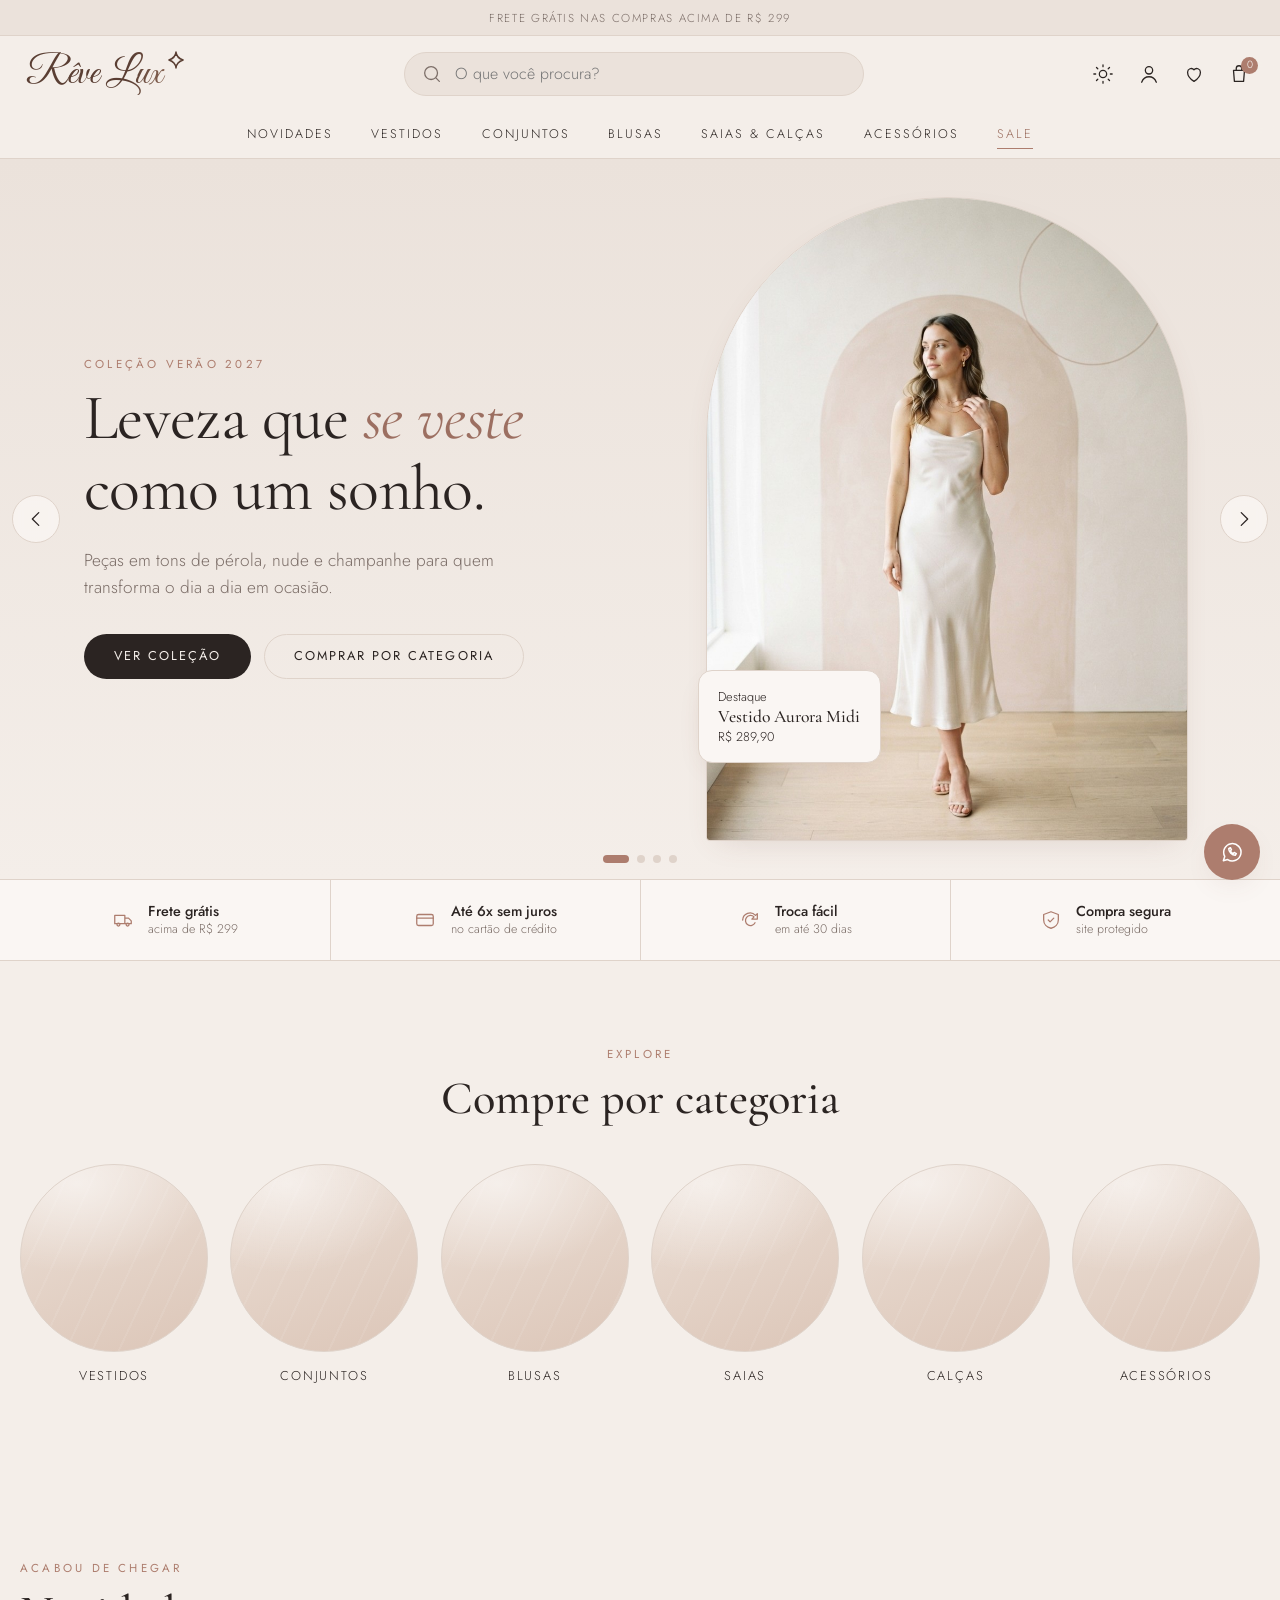
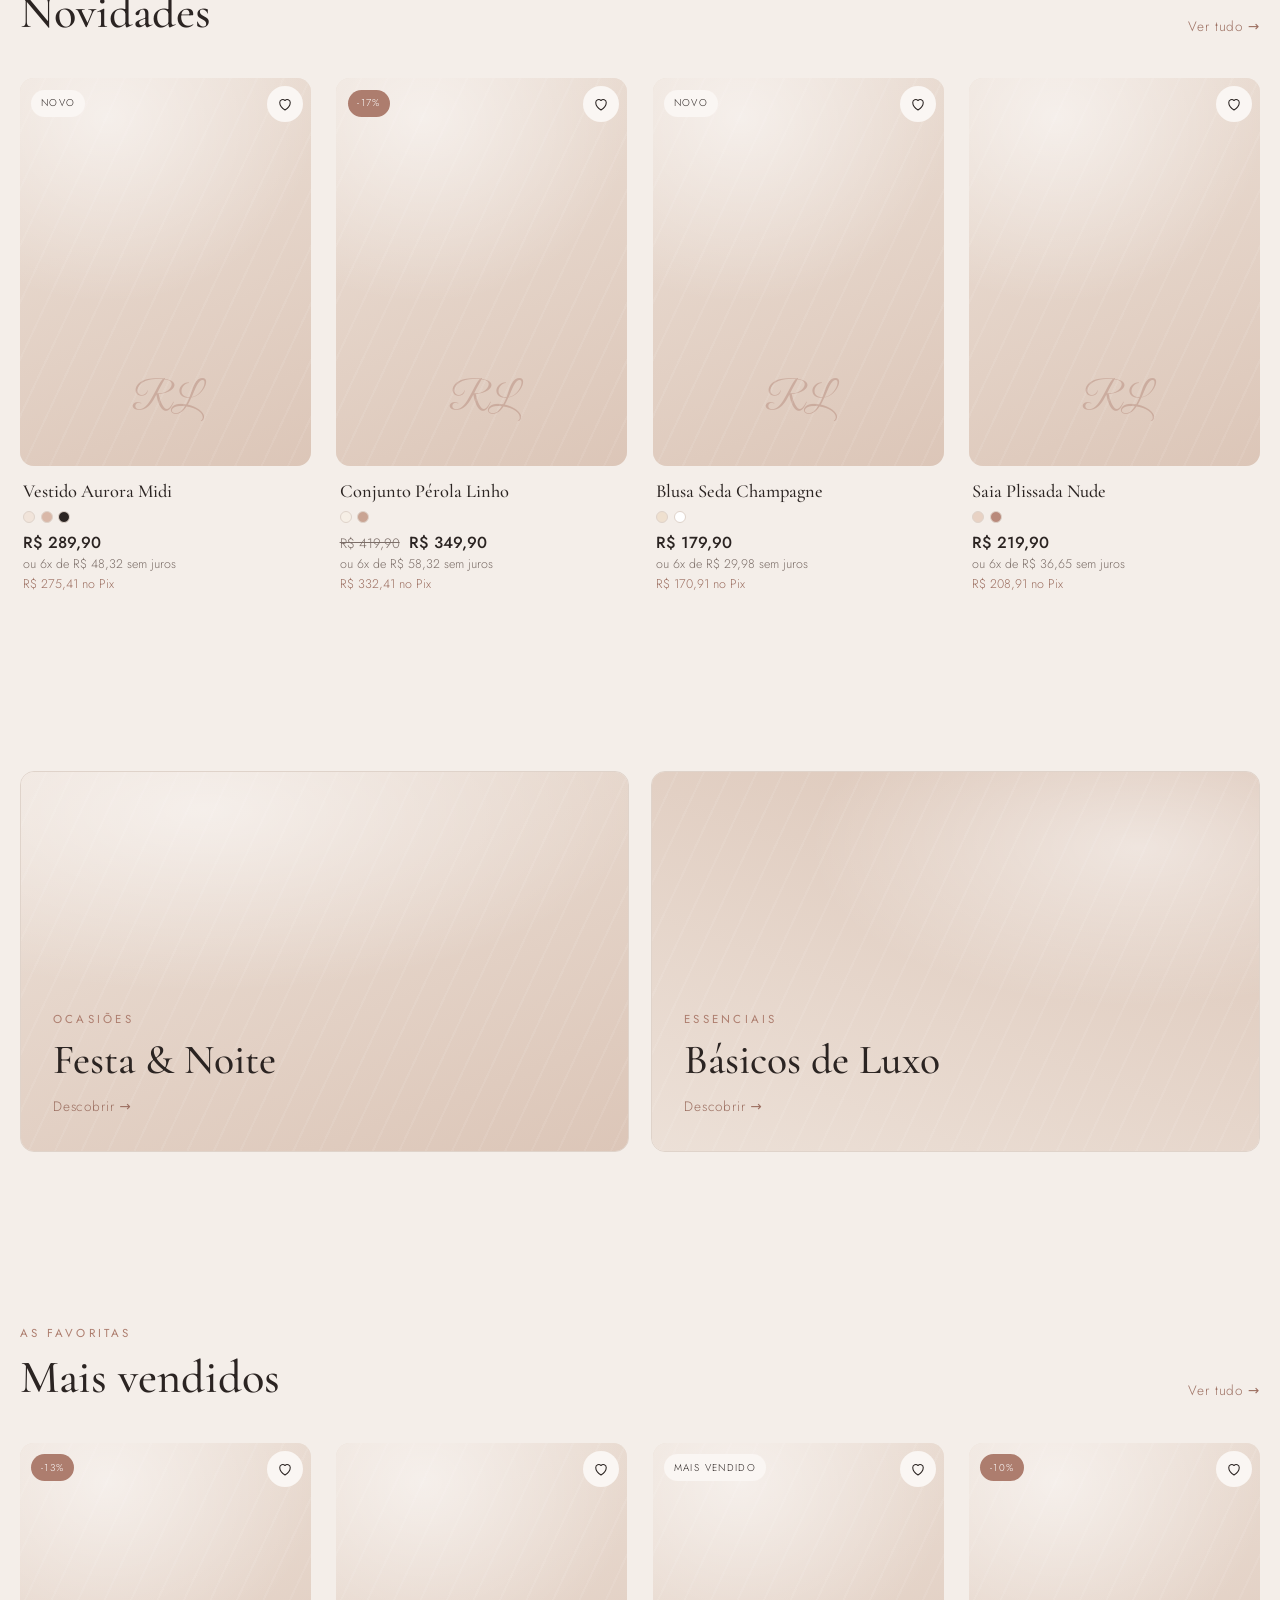
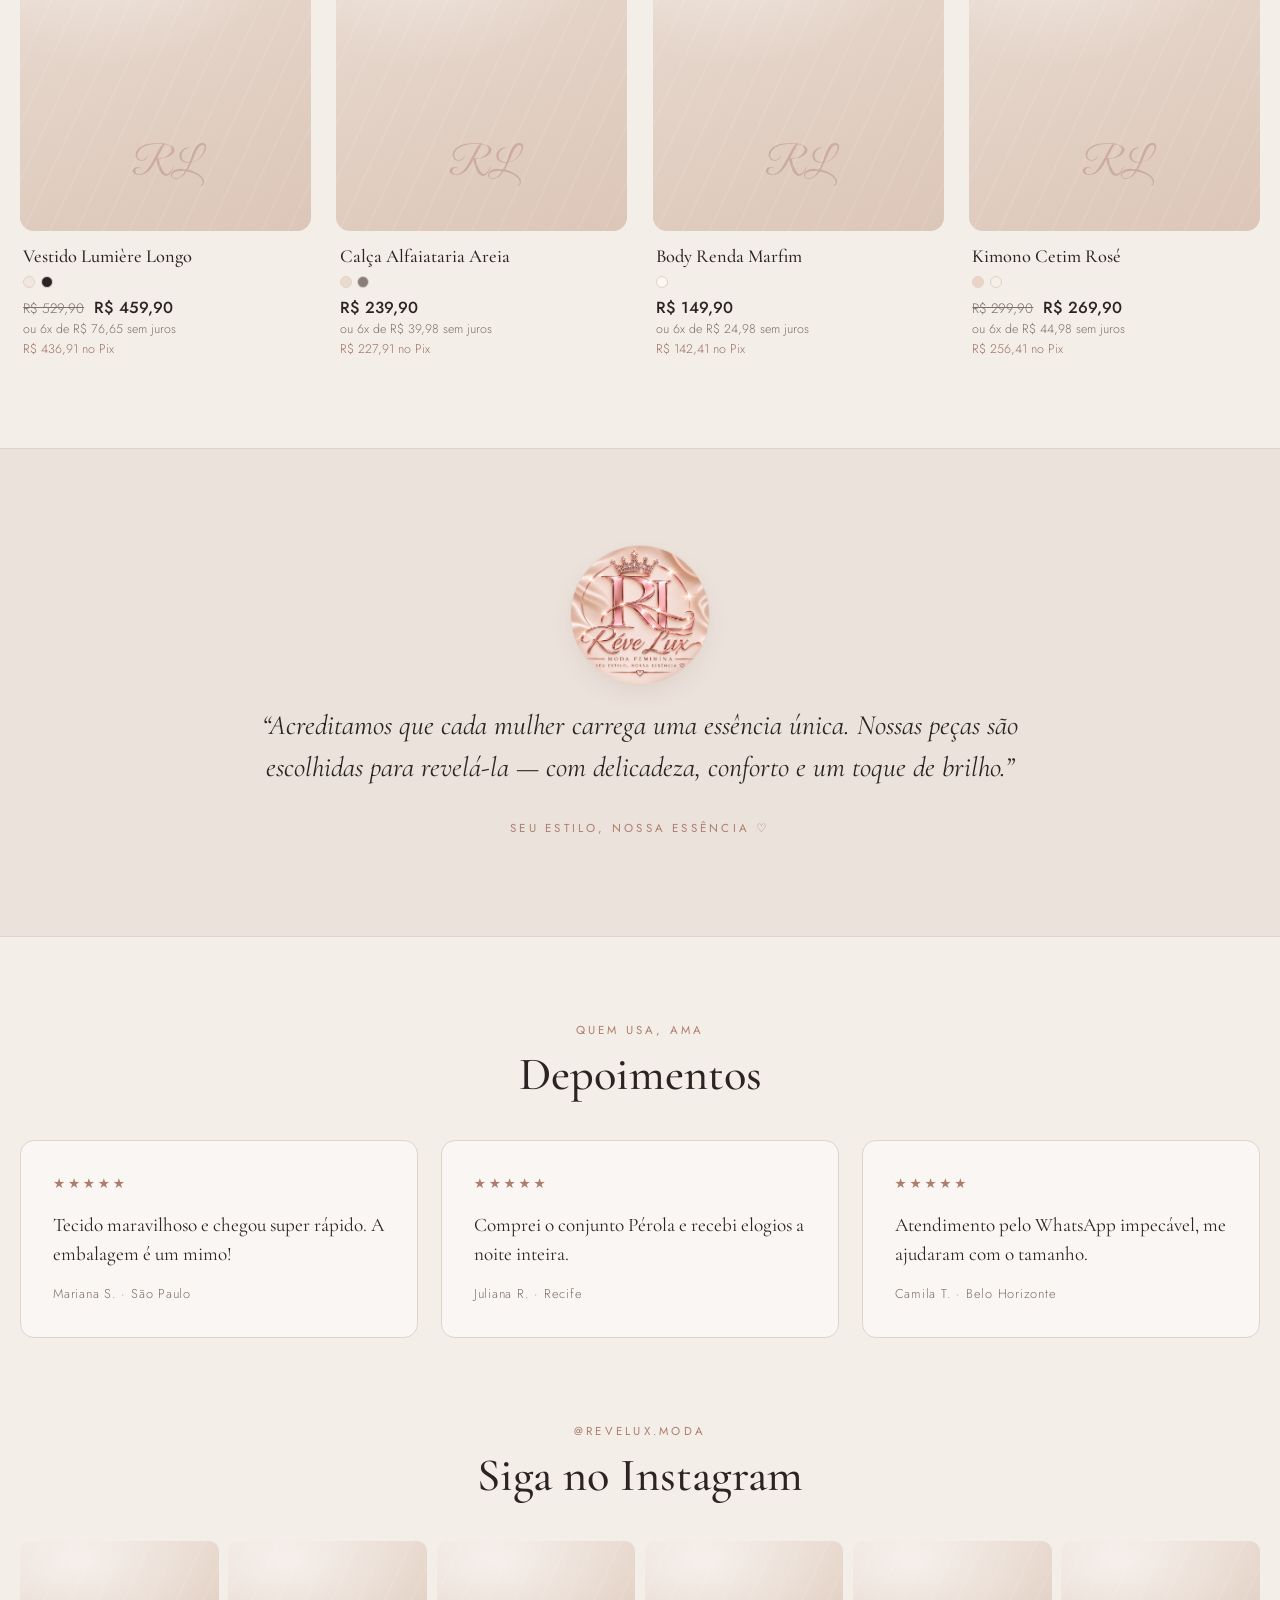
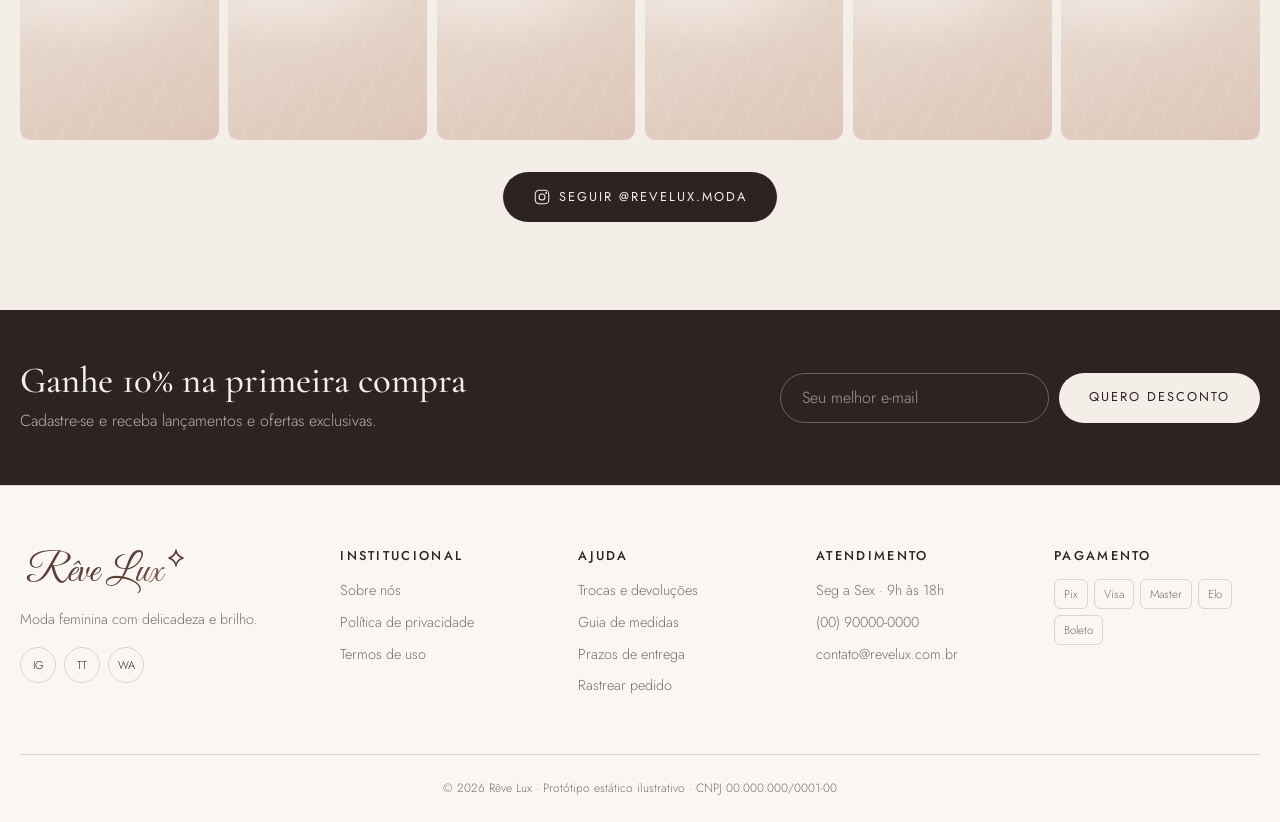
==== commit 6b9ca191: "Imagens reais no carrossel do hero e botão para o Instagram Co-Authored-By: Claude Opus 5.5 <noreply" ====
--- a/index.html
+++ b/index.html
@@ -216,6 +216,12 @@
   <div class="container">
     <header class="section__head"><p class="eyebrow">@revelux.moda</p><h2>Siga no Instagram</h2></header>
     <div class="insta" id="insta"></div>
+    <div class="insta__cta">
+      <a href="https://www.instagram.com/revelux.moda/" target="_blank" rel="noopener" class="btn btn--primary">
+        <svg viewBox="0 0 24 24" aria-hidden="true"><rect x="3" y="3" width="18" height="18" rx="5"/><circle cx="12" cy="12" r="4"/><circle cx="17.5" cy="6.5" r=".6" fill="currentColor"/></svg>
+        Seguir @revelux.moda
+      </a>
+    </div>
   </div>
 </section>
 
@@ -237,7 +243,7 @@
     <div>
       <a href="#top" class="brand"><span class="brand__name">Rêve Lux</span><svg class="brand__star" viewBox="0 0 24 24" aria-hidden="true"><path d="M12 2.5c.5 4.6 2.6 7.6 8.5 9.5-5.9 1.9-8 4.9-8.5 9.5-.5-4.6-2.6-7.6-8.5-9.5 5.9-1.9 8-4.9 8.5-9.5z"/></svg></a>
       <p class="muted">Moda feminina com delicadeza e brilho.</p>
-      <div class="socials"><a href="#" aria-label="Instagram">IG</a><a href="#" aria-label="TikTok">TT</a><a href="#" aria-label="WhatsApp">WA</a></div>
+      <div class="socials"><a href="https://www.instagram.com/revelux.moda/" target="_blank" rel="noopener" aria-label="Instagram">IG</a><a href="#" aria-label="TikTok">TT</a><a href="#" aria-label="WhatsApp">WA</a></div>
     </div>
     <div><h4>Institucional</h4><ul><li><a href="#">Sobre nós</a></li><li><a href="#">Política de privacidade</a></li><li><a href="#">Termos de uso</a></li></ul></div>
     <div><h4>Ajuda</h4><ul><li><a href="#">Trocas e devoluções</a></li><li><a href="#">Guia de medidas</a></li><li><a href="#">Prazos de entrega</a></li><li><a href="#">Rastrear pedido</a></li></ul></div>
--- a/assets/css/style.css
+++ b/assets/css/style.css
@@ -211,6 +211,9 @@
 .insta a::before{content:"♡";position:absolute;inset:0;z-index:2;display:grid;place-items:center;font-size:1.6rem;color:#fff;background:rgba(60,40,32,.35);opacity:0;transition:opacity var(--t)}
 .insta a:hover::before{opacity:1}
 
+.insta__cta{display:flex;justify-content:center;margin-top:2rem}
+.insta__cta svg{width:18px;height:18px}
+
 /* Newsletter */
 .newsletter{background:var(--text);color:var(--bg);padding:3.2rem 0}
 .newsletter__inner{display:flex;justify-content:space-between;align-items:center;gap:2rem;flex-wrap:wrap}
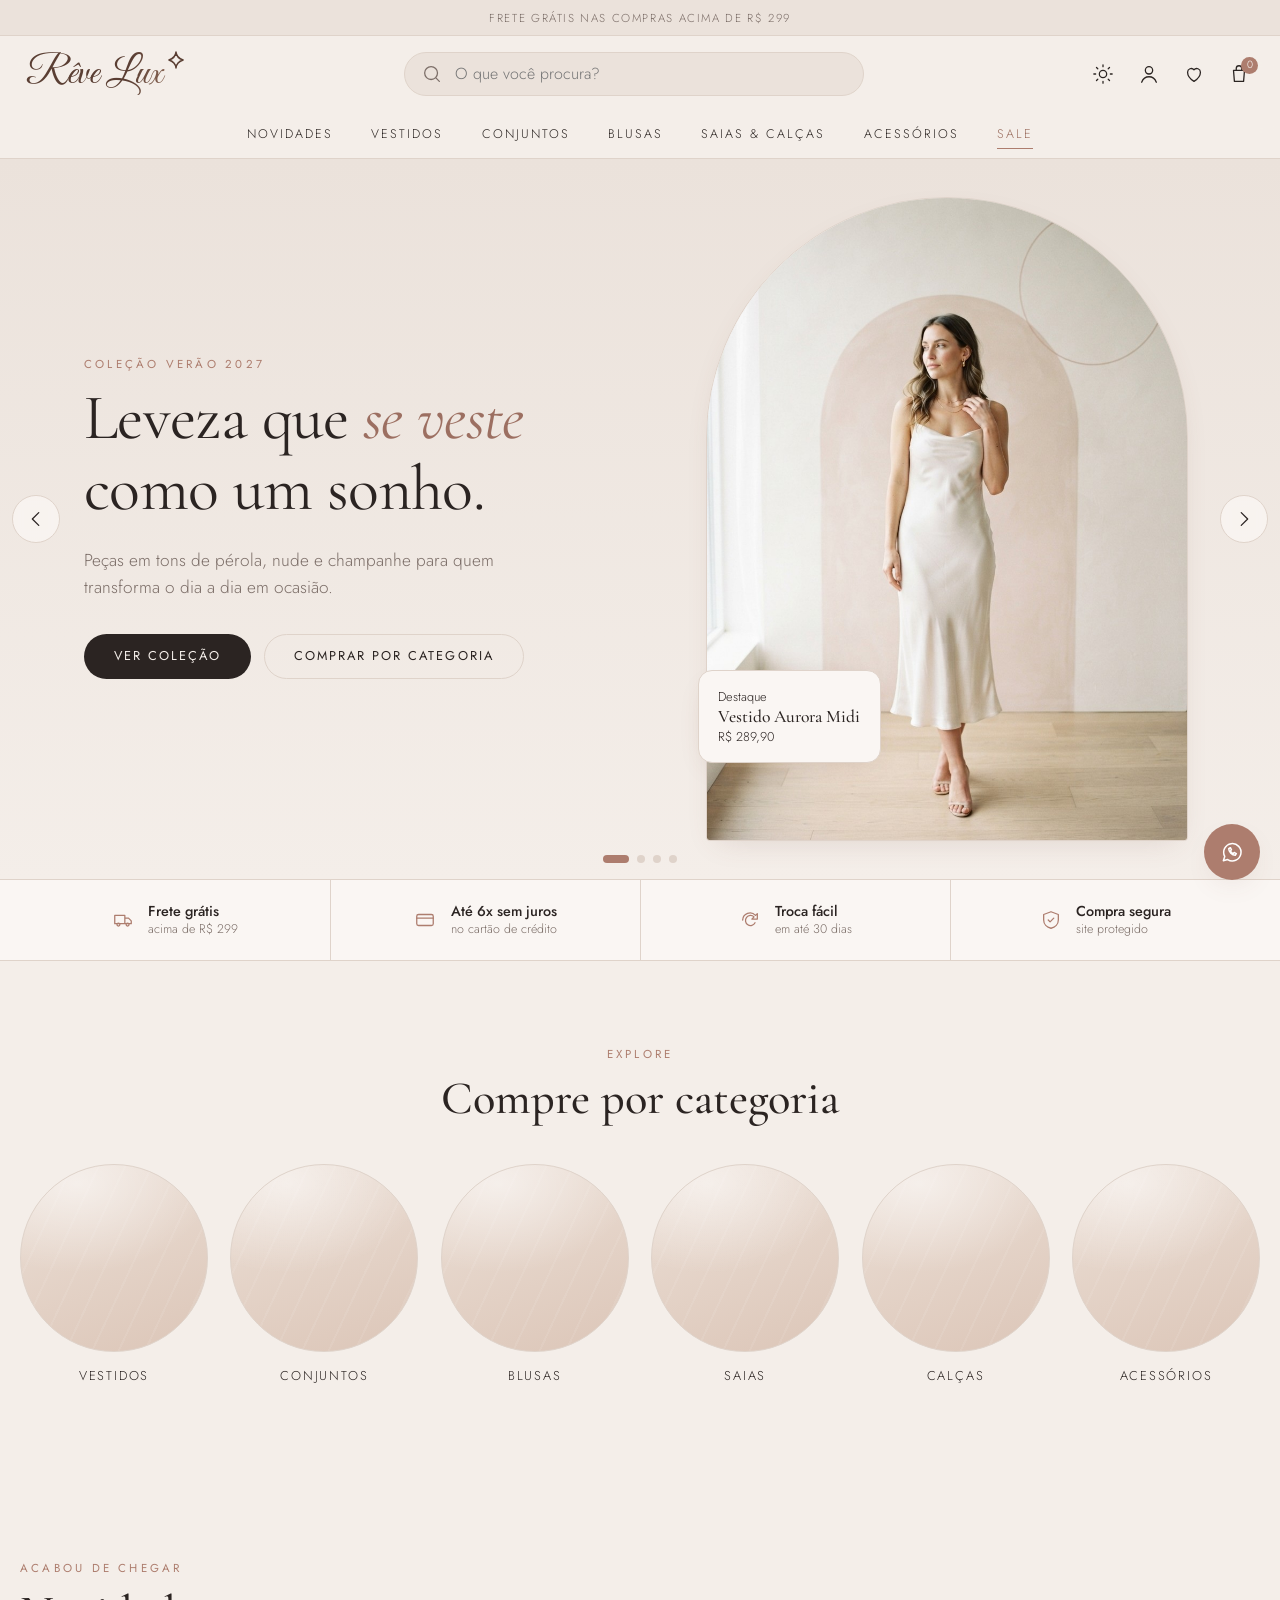
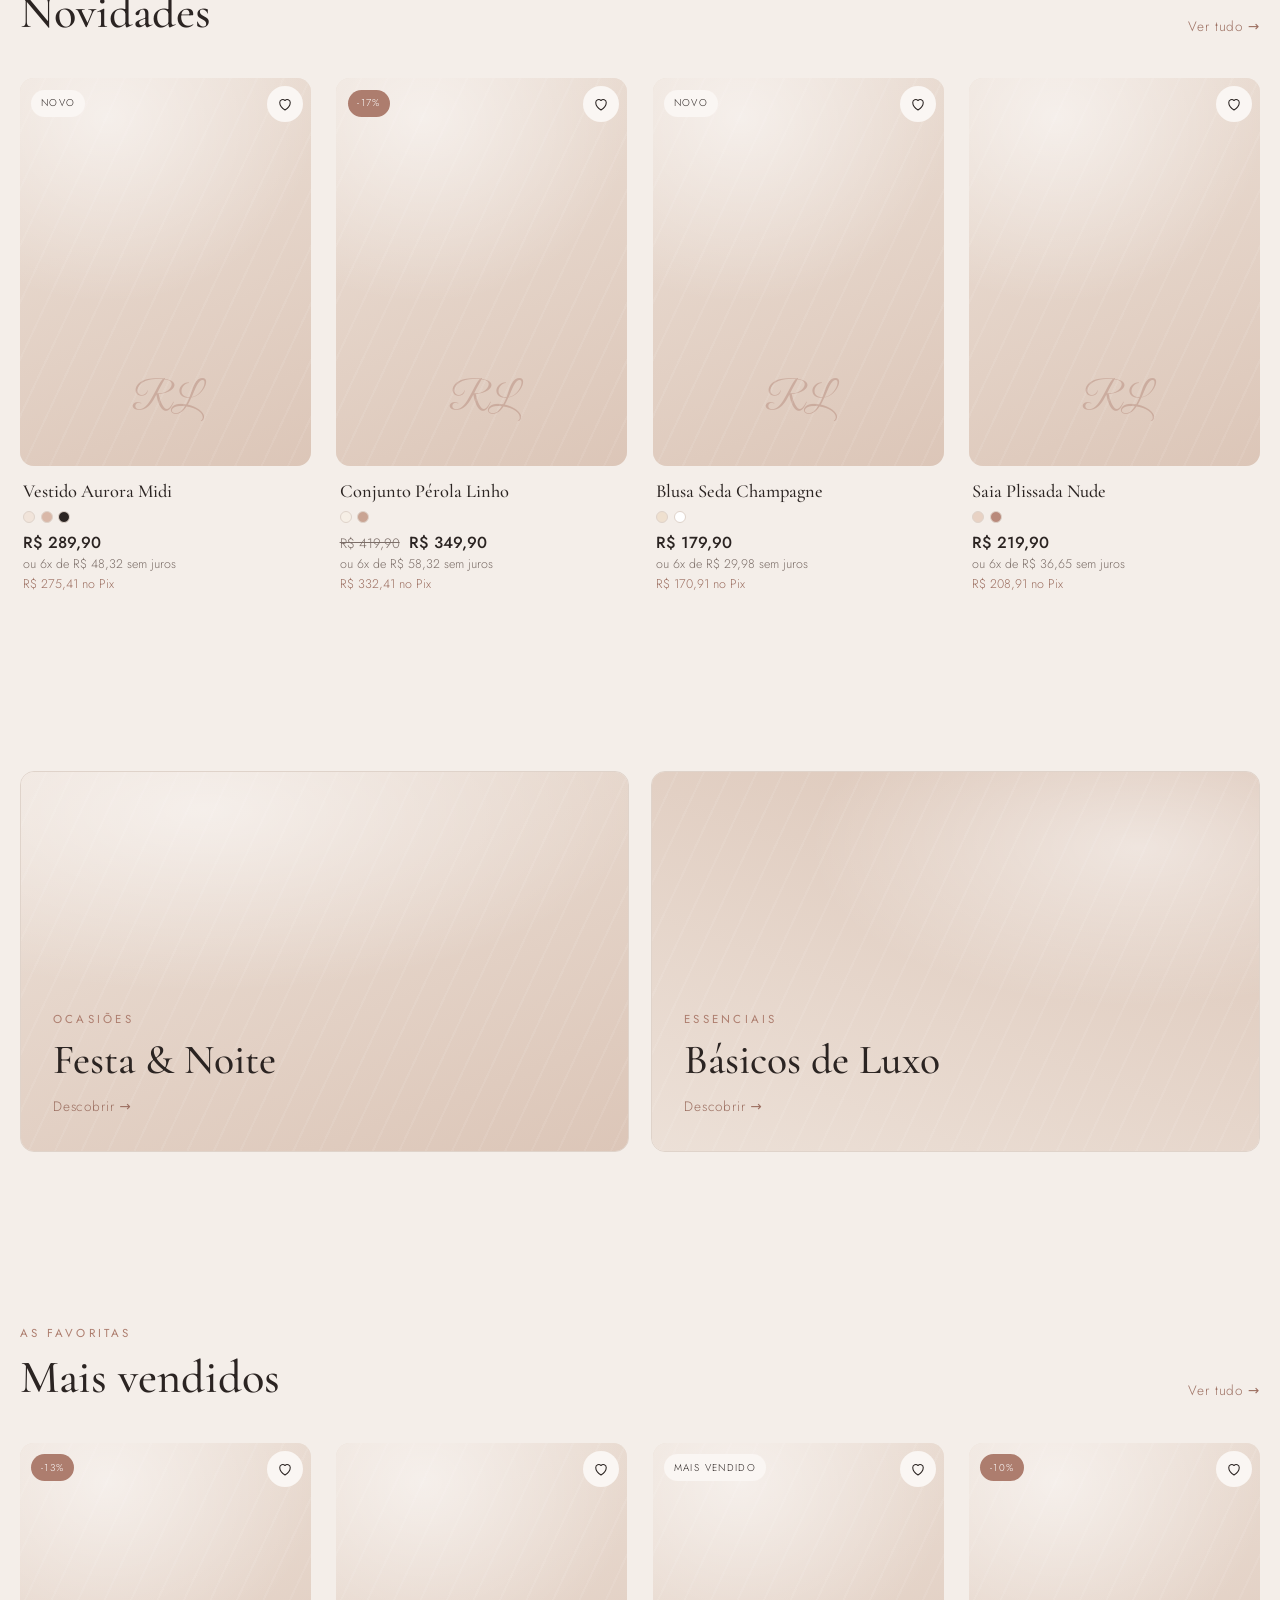
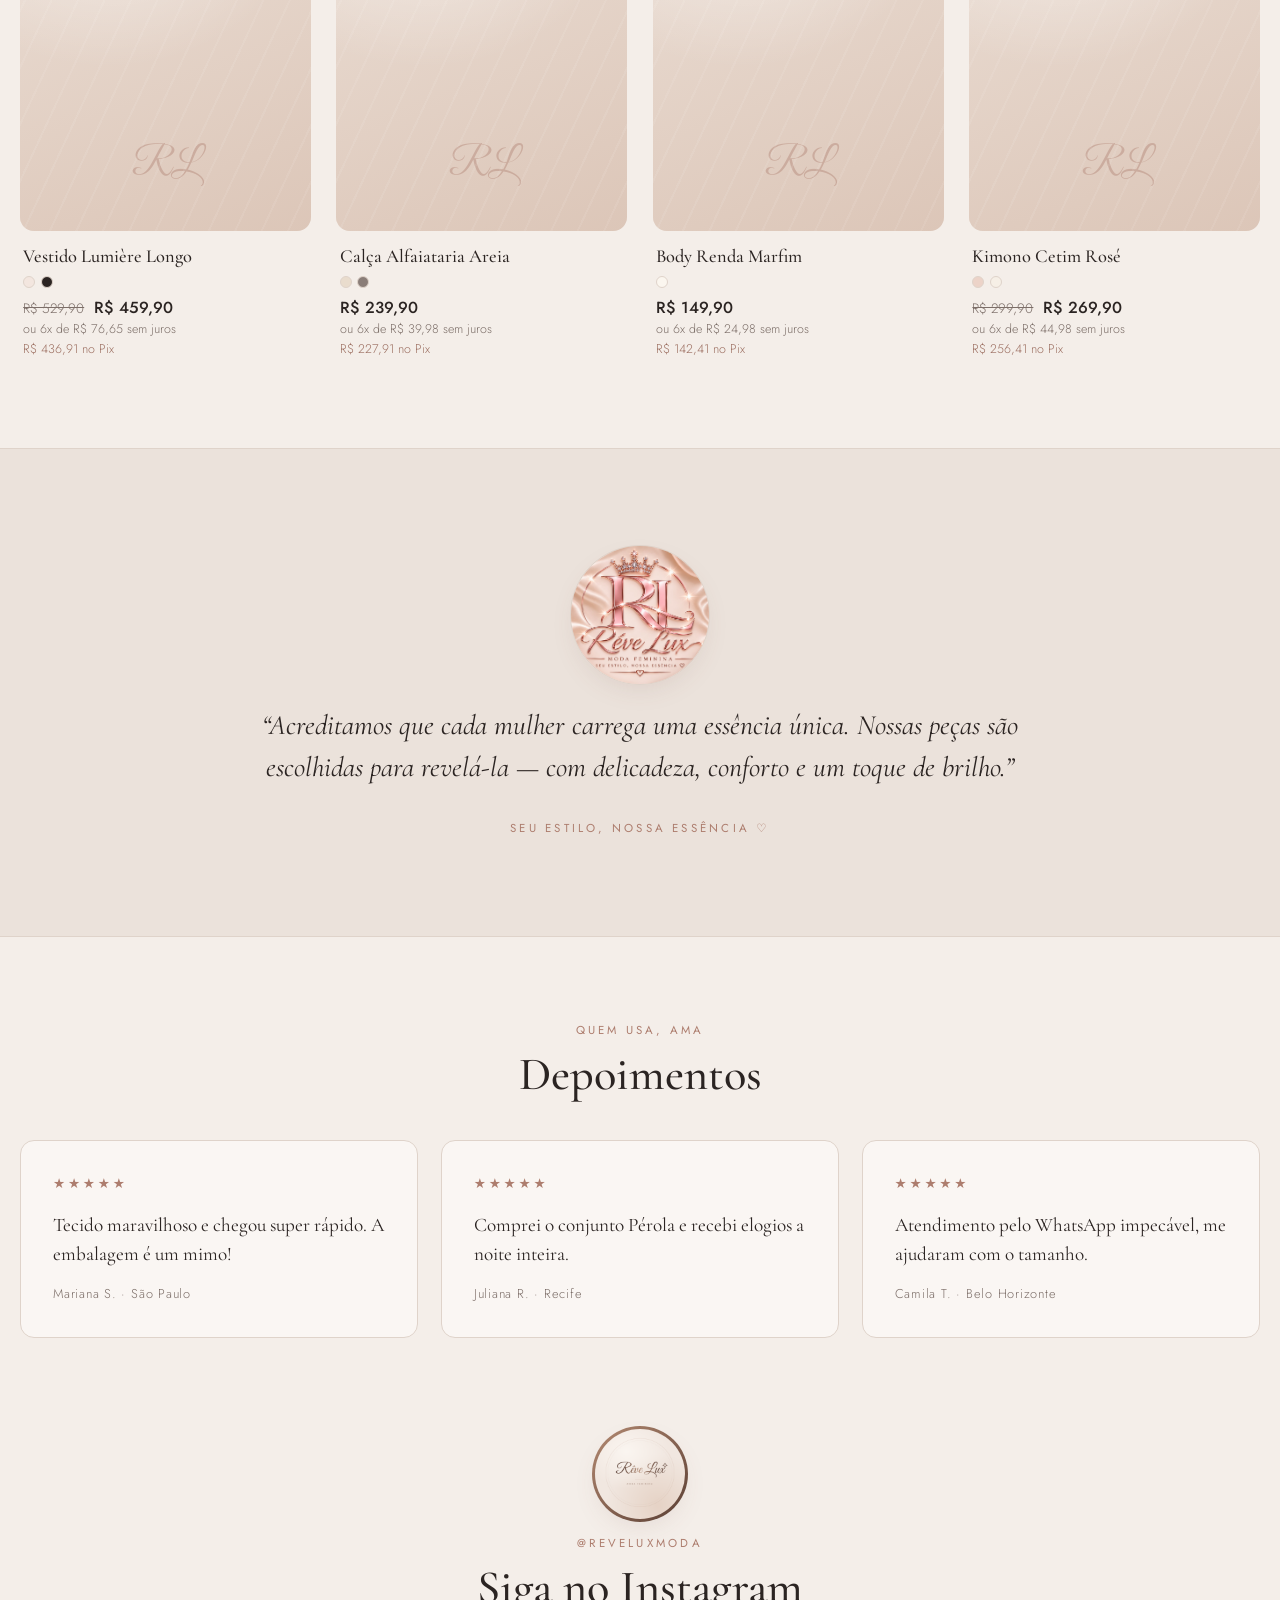
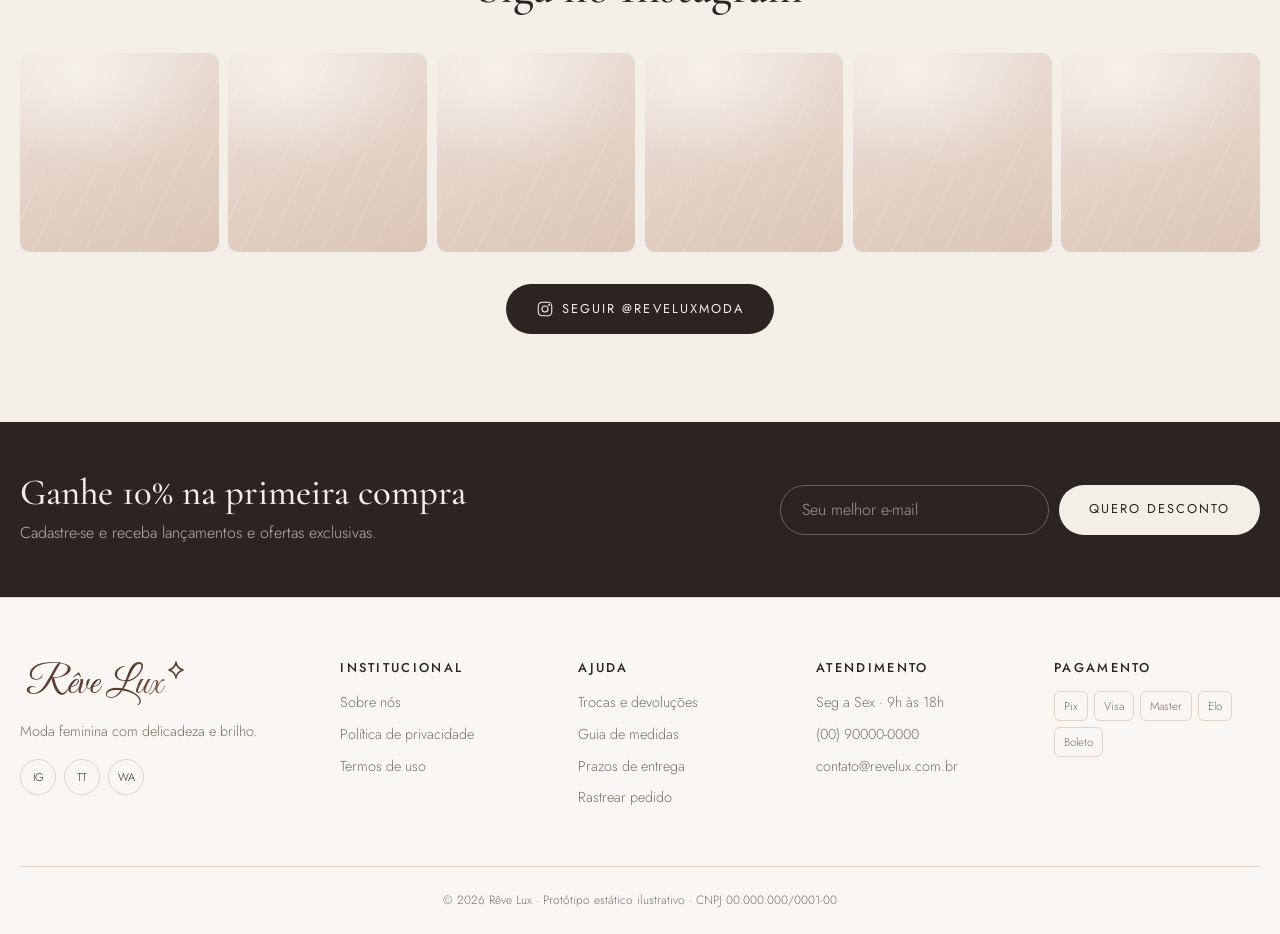
==== commit f2112985: "Instagram @reveluxmoda e foto de perfil da marca Co-Authored-By: Claude Opus 5.5 <noreply@anthropic." ====
--- a/index.html
+++ b/index.html
@@ -214,12 +214,12 @@
 <!-- 11. Feed Instagram -->
 <section class="section section--tight">
   <div class="container">
-    <header class="section__head"><p class="eyebrow">@revelux.moda</p><h2>Siga no Instagram</h2></header>
+    <header class="section__head"><img class="insta__avatar" src="assets/img/perfil-revelux.png" alt="Foto de perfil da Rêve Lux" width="96" height="96"><p class="eyebrow">@reveluxmoda</p><h2>Siga no Instagram</h2></header>
     <div class="insta" id="insta"></div>
     <div class="insta__cta">
-      <a href="https://www.instagram.com/revelux.moda/" target="_blank" rel="noopener" class="btn btn--primary">
+      <a href="https://www.instagram.com/reveluxmoda/" target="_blank" rel="noopener" class="btn btn--primary">
         <svg viewBox="0 0 24 24" aria-hidden="true"><rect x="3" y="3" width="18" height="18" rx="5"/><circle cx="12" cy="12" r="4"/><circle cx="17.5" cy="6.5" r=".6" fill="currentColor"/></svg>
-        Seguir @revelux.moda
+        Seguir @reveluxmoda
       </a>
     </div>
   </div>
@@ -243,7 +243,7 @@
     <div>
       <a href="#top" class="brand"><span class="brand__name">Rêve Lux</span><svg class="brand__star" viewBox="0 0 24 24" aria-hidden="true"><path d="M12 2.5c.5 4.6 2.6 7.6 8.5 9.5-5.9 1.9-8 4.9-8.5 9.5-.5-4.6-2.6-7.6-8.5-9.5 5.9-1.9 8-4.9 8.5-9.5z"/></svg></a>
       <p class="muted">Moda feminina com delicadeza e brilho.</p>
-      <div class="socials"><a href="https://www.instagram.com/revelux.moda/" target="_blank" rel="noopener" aria-label="Instagram">IG</a><a href="#" aria-label="TikTok">TT</a><a href="#" aria-label="WhatsApp">WA</a></div>
+      <div class="socials"><a href="https://www.instagram.com/reveluxmoda/" target="_blank" rel="noopener" aria-label="Instagram">IG</a><a href="#" aria-label="TikTok">TT</a><a href="#" aria-label="WhatsApp">WA</a></div>
     </div>
     <div><h4>Institucional</h4><ul><li><a href="#">Sobre nós</a></li><li><a href="#">Política de privacidade</a></li><li><a href="#">Termos de uso</a></li></ul></div>
     <div><h4>Ajuda</h4><ul><li><a href="#">Trocas e devoluções</a></li><li><a href="#">Guia de medidas</a></li><li><a href="#">Prazos de entrega</a></li><li><a href="#">Rastrear pedido</a></li></ul></div>
--- a/assets/css/style.css
+++ b/assets/css/style.css
@@ -211,6 +211,7 @@
 .insta a::before{content:"♡";position:absolute;inset:0;z-index:2;display:grid;place-items:center;font-size:1.6rem;color:#fff;background:rgba(60,40,32,.35);opacity:0;transition:opacity var(--t)}
 .insta a:hover::before{opacity:1}
 
+.insta__avatar{width:96px;height:96px;border-radius:50%;margin:0 auto 1rem;padding:3px;background:linear-gradient(135deg,var(--brown-2),var(--brown-1));box-shadow:var(--shadow)}
 .insta__cta{display:flex;justify-content:center;margin-top:2rem}
 .insta__cta svg{width:18px;height:18px}
 
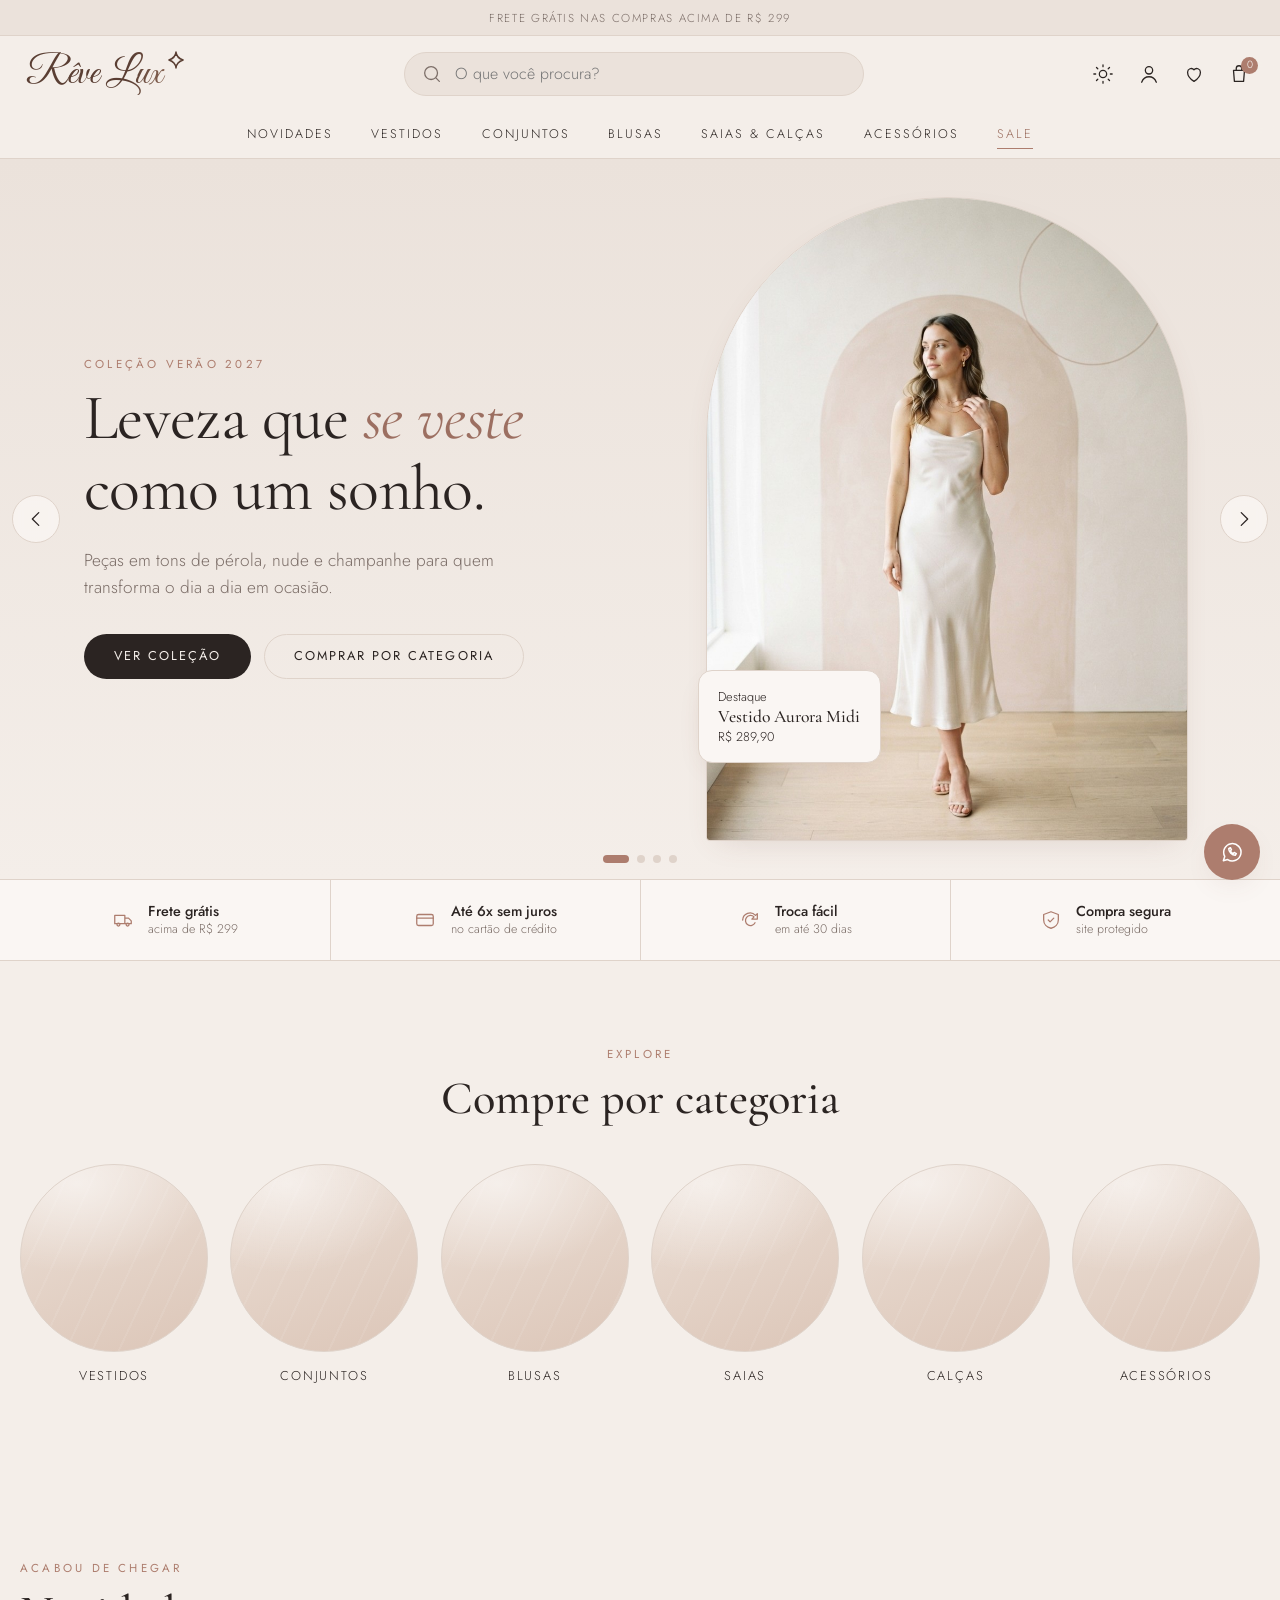
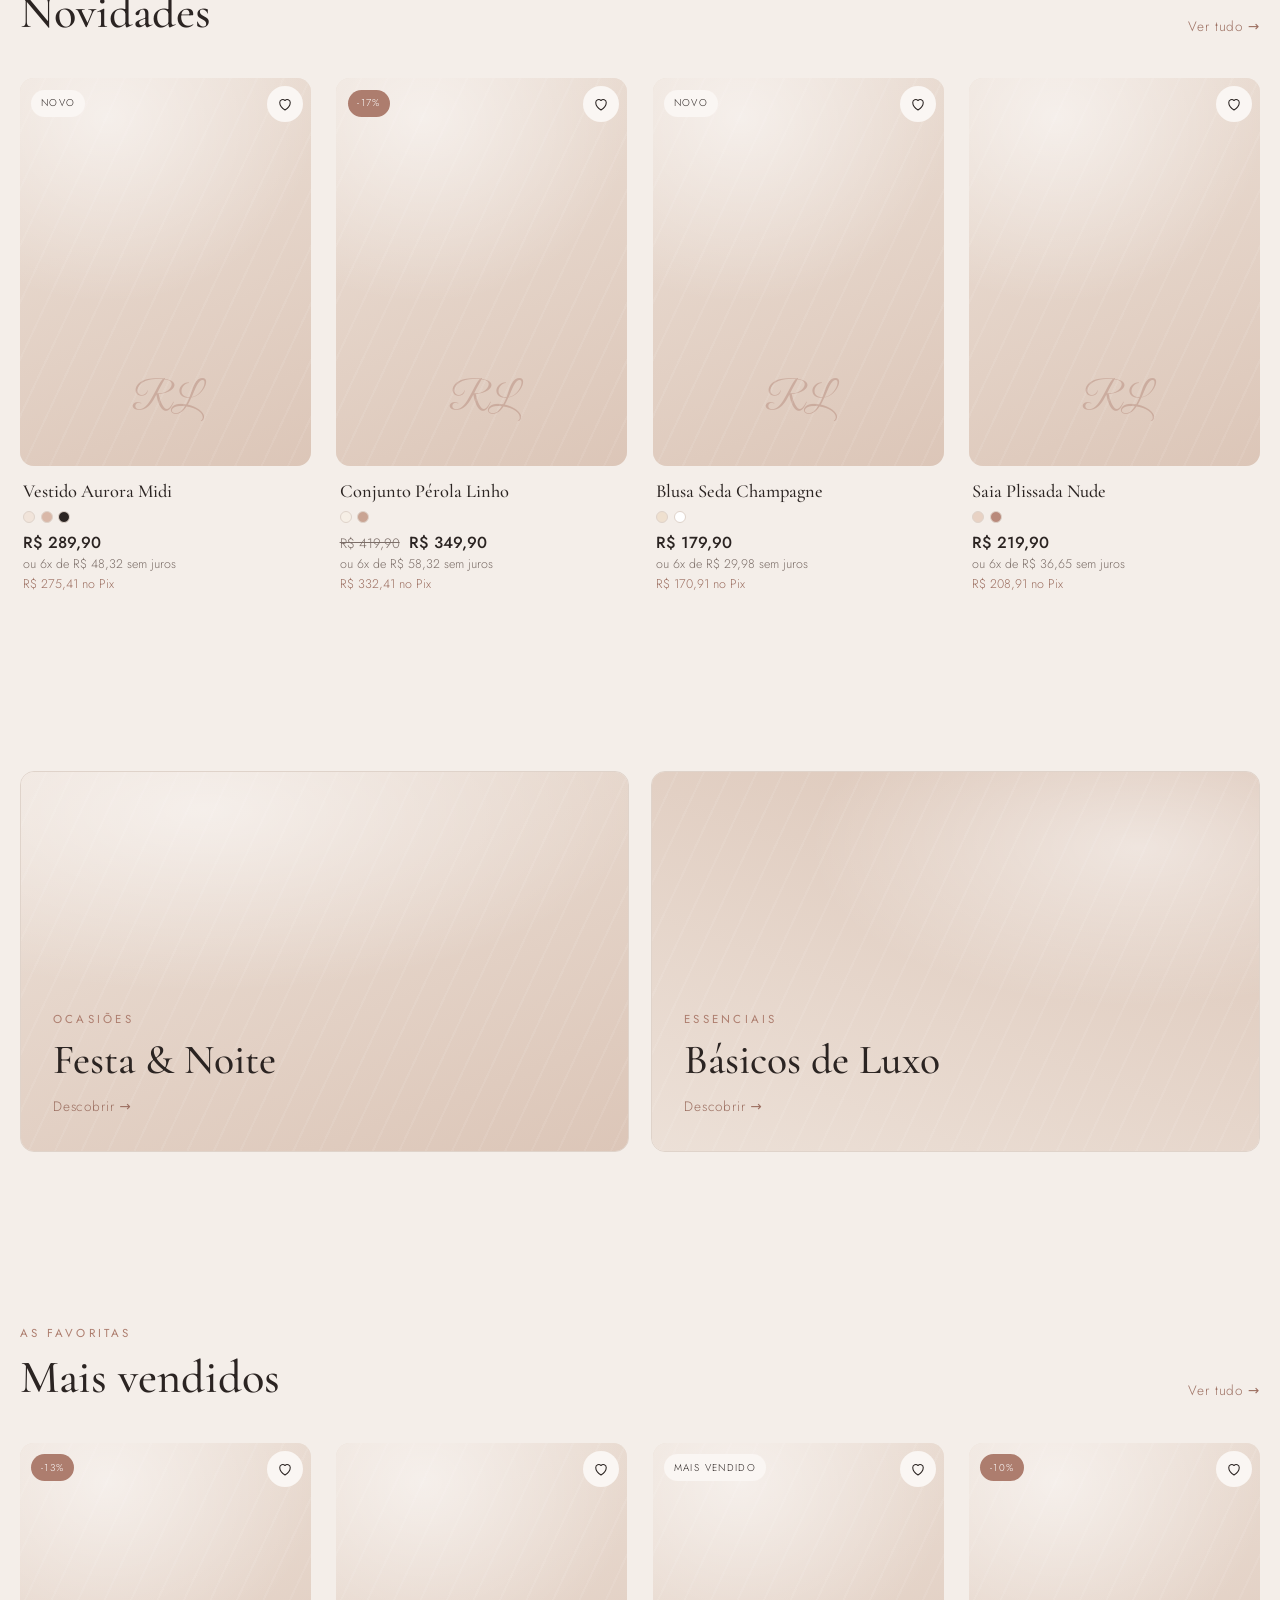
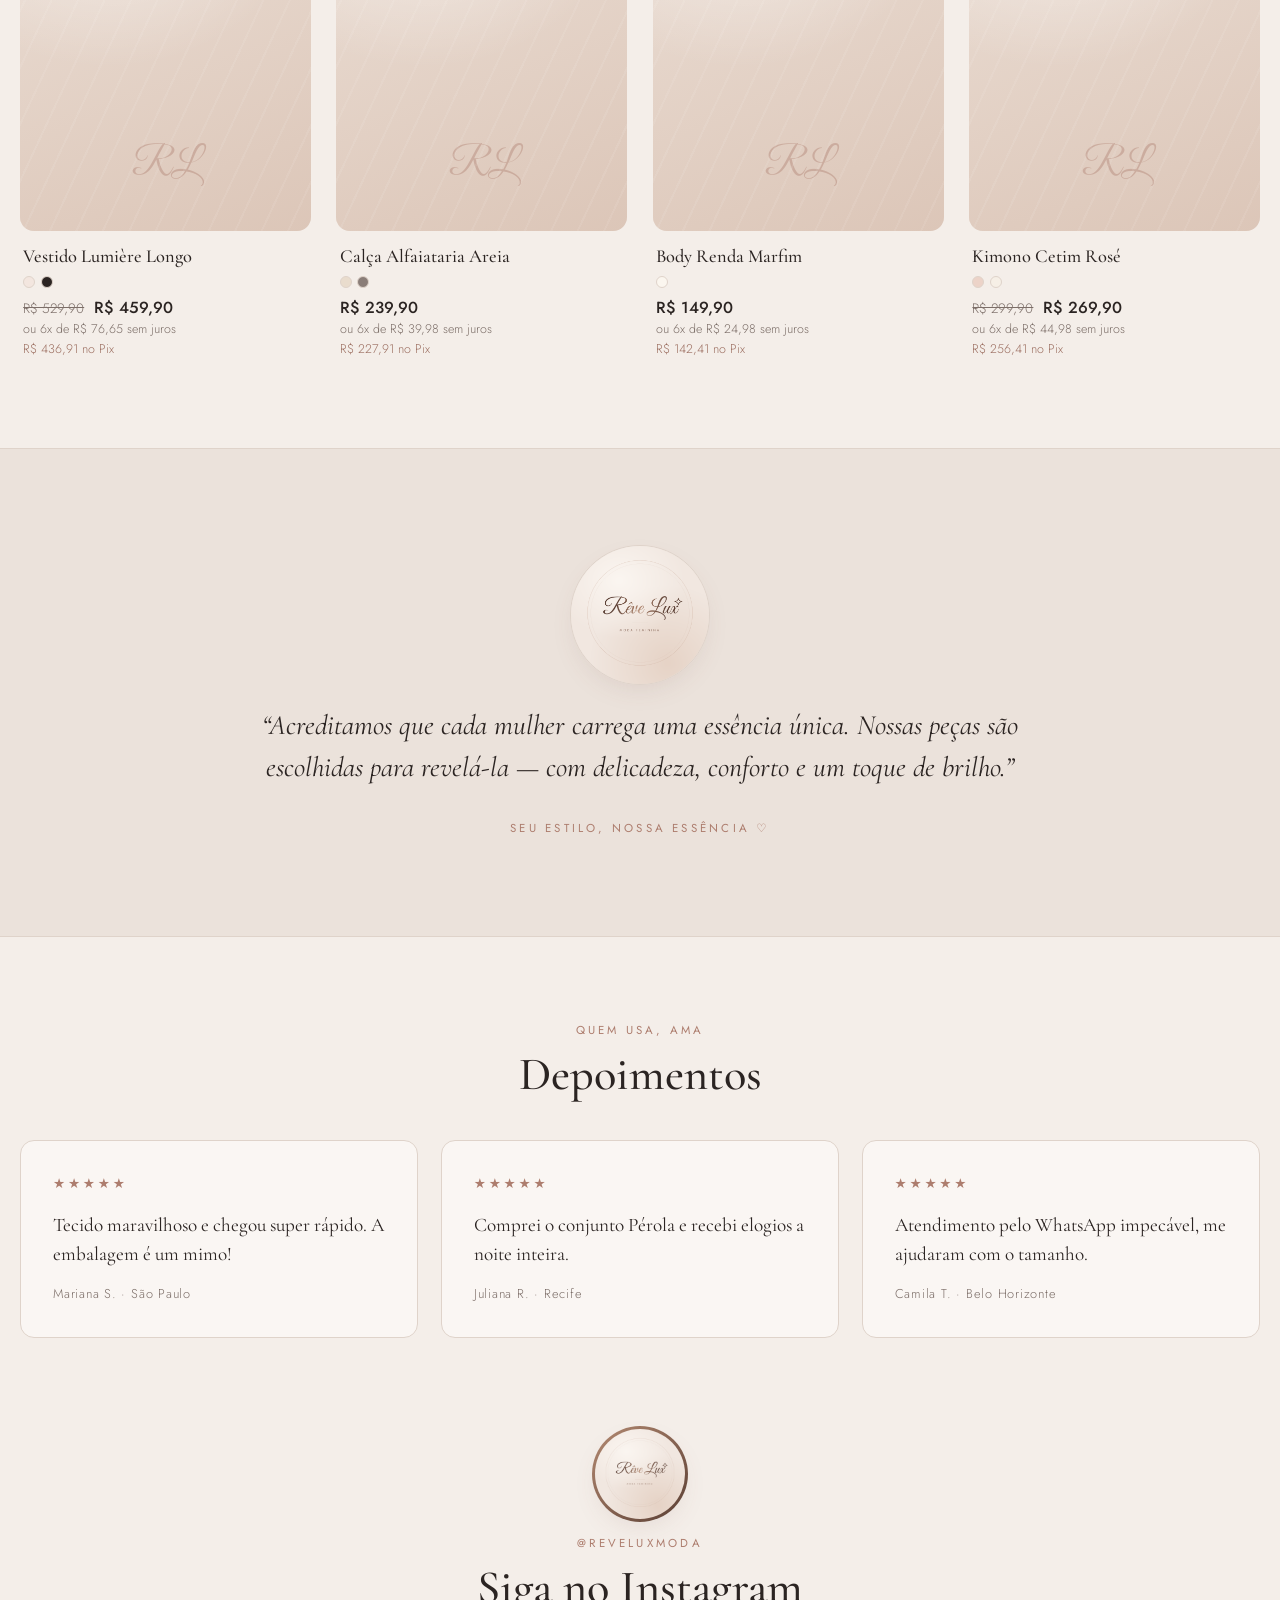
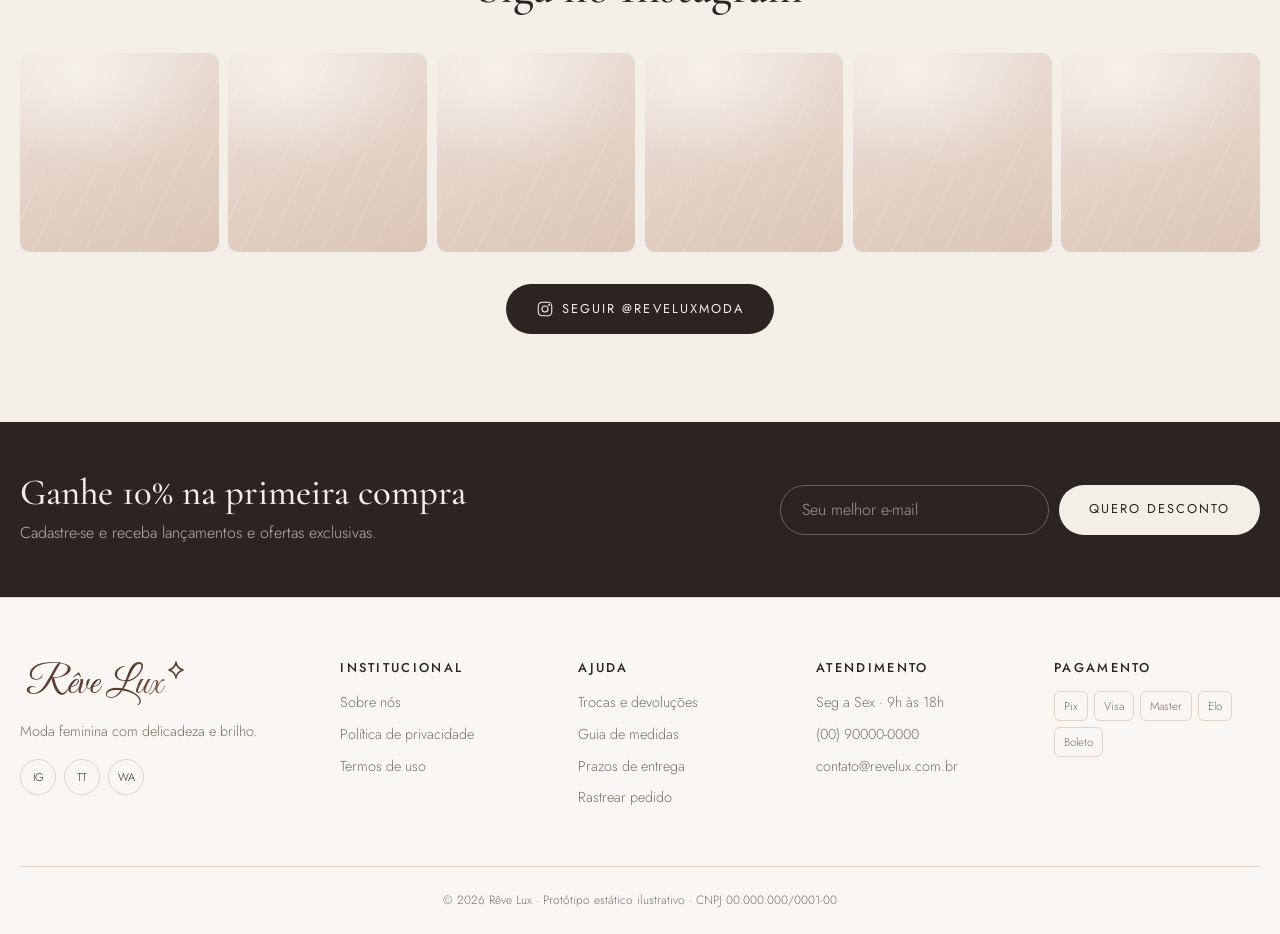
==== commit 099ae598: "Manifesto usa a nova foto de perfil Co-Authored-By: Claude Opus 5.5 <noreply@anthropic.com> Claude-S" ====
--- a/index.html
+++ b/index.html
@@ -193,7 +193,7 @@
 <!-- 9. Manifesto da marca -->
 <section class="manifesto">
   <div class="container manifesto__inner reveal">
-    <img class="manifesto__logo" src="assets/logo-revelux.jpg" alt="Logo Rêve Lux" width="140" height="140">
+    <img class="manifesto__logo" src="assets/img/perfil-revelux.png" alt="Logo Rêve Lux" width="140" height="140">
     <p>“Acreditamos que cada mulher carrega uma essência única. Nossas peças são escolhidas para revelá-la — com delicadeza, conforto e um toque de brilho.”</p>
     <span class="eyebrow">Seu estilo, nossa essência ♡</span>
   </div>
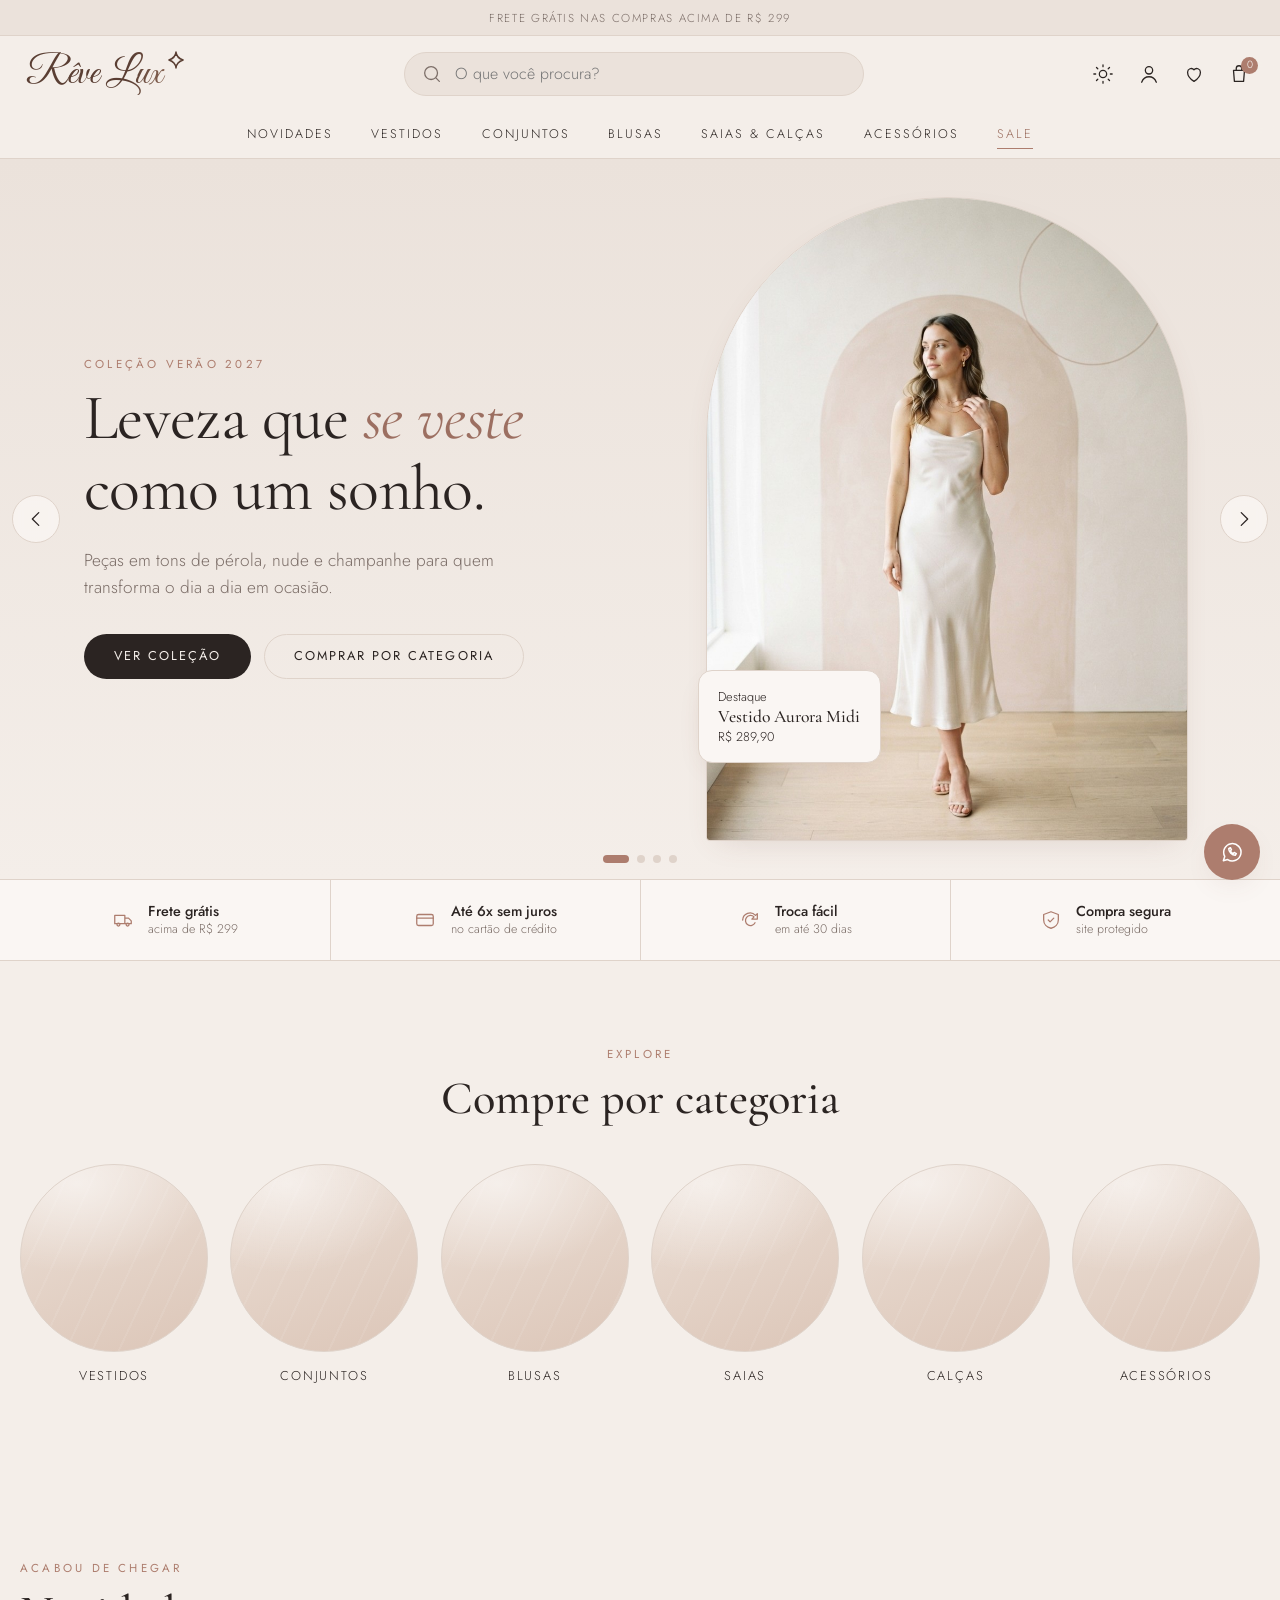
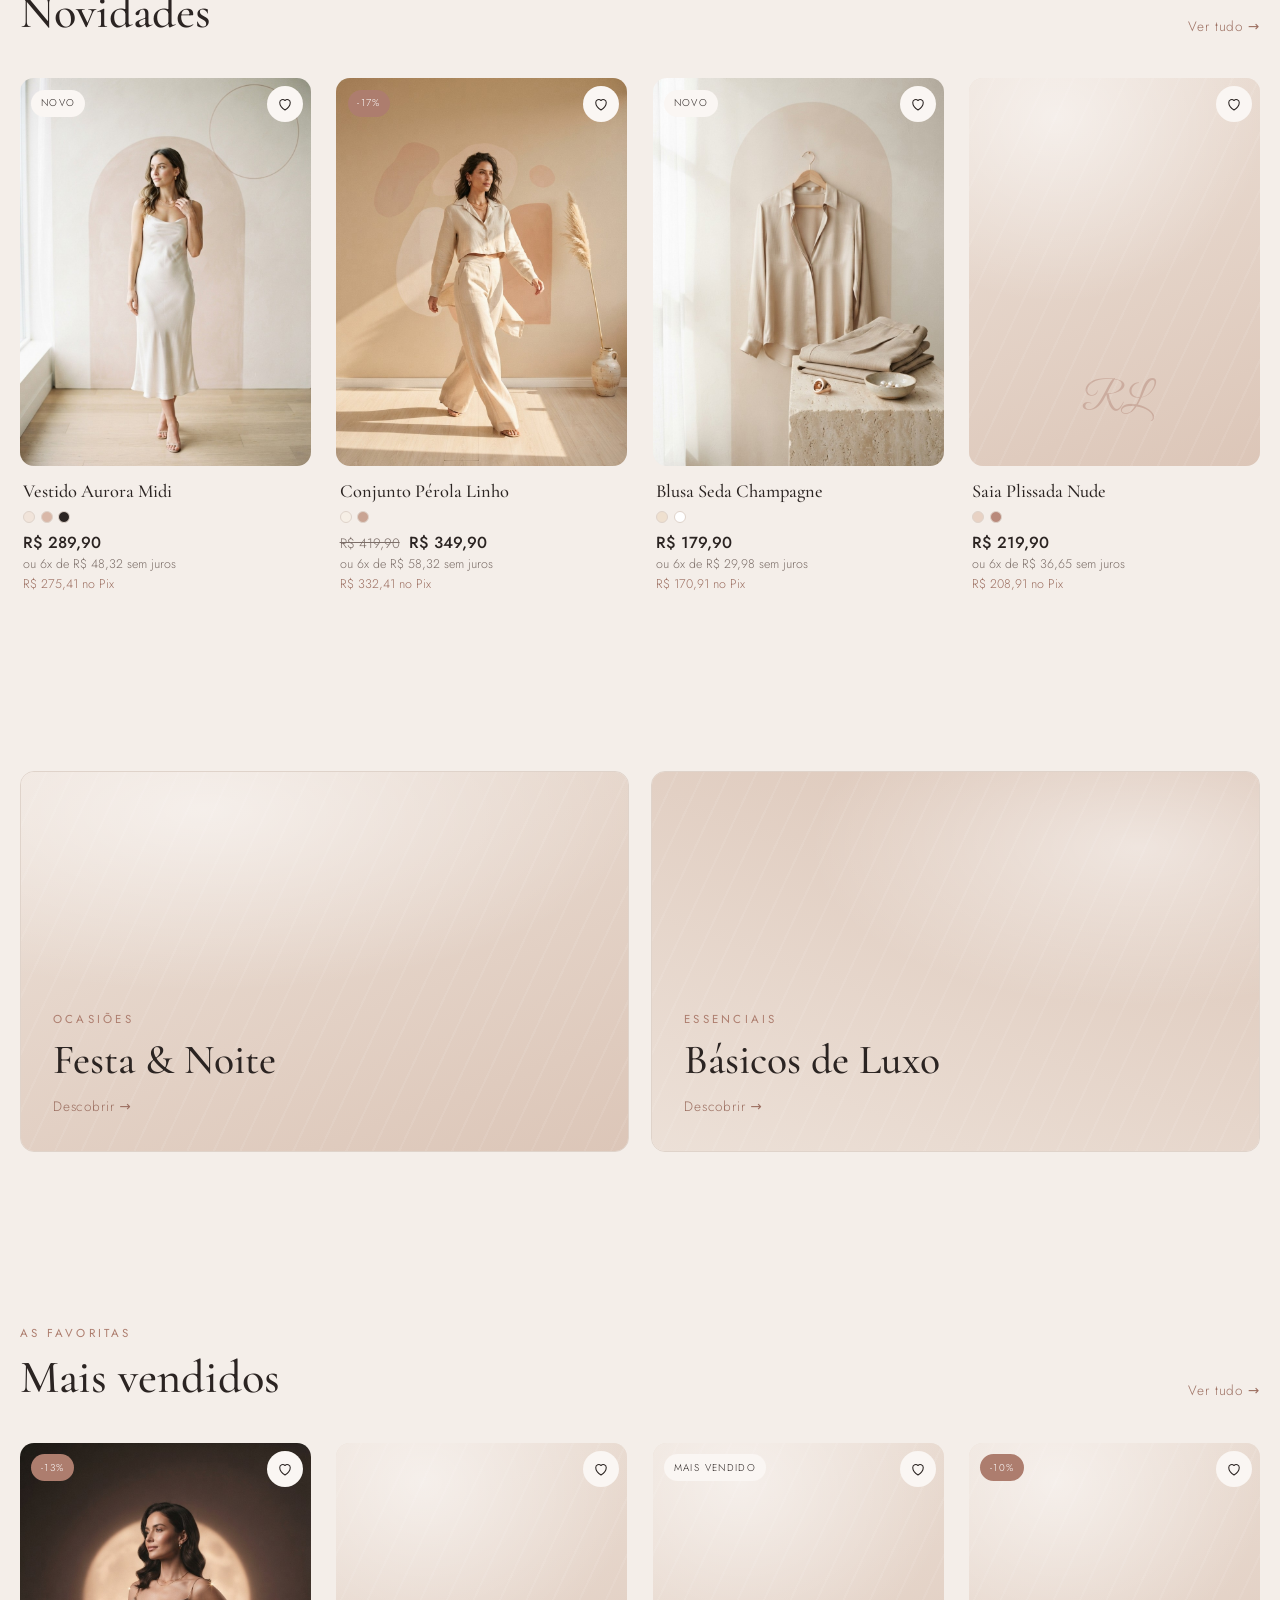
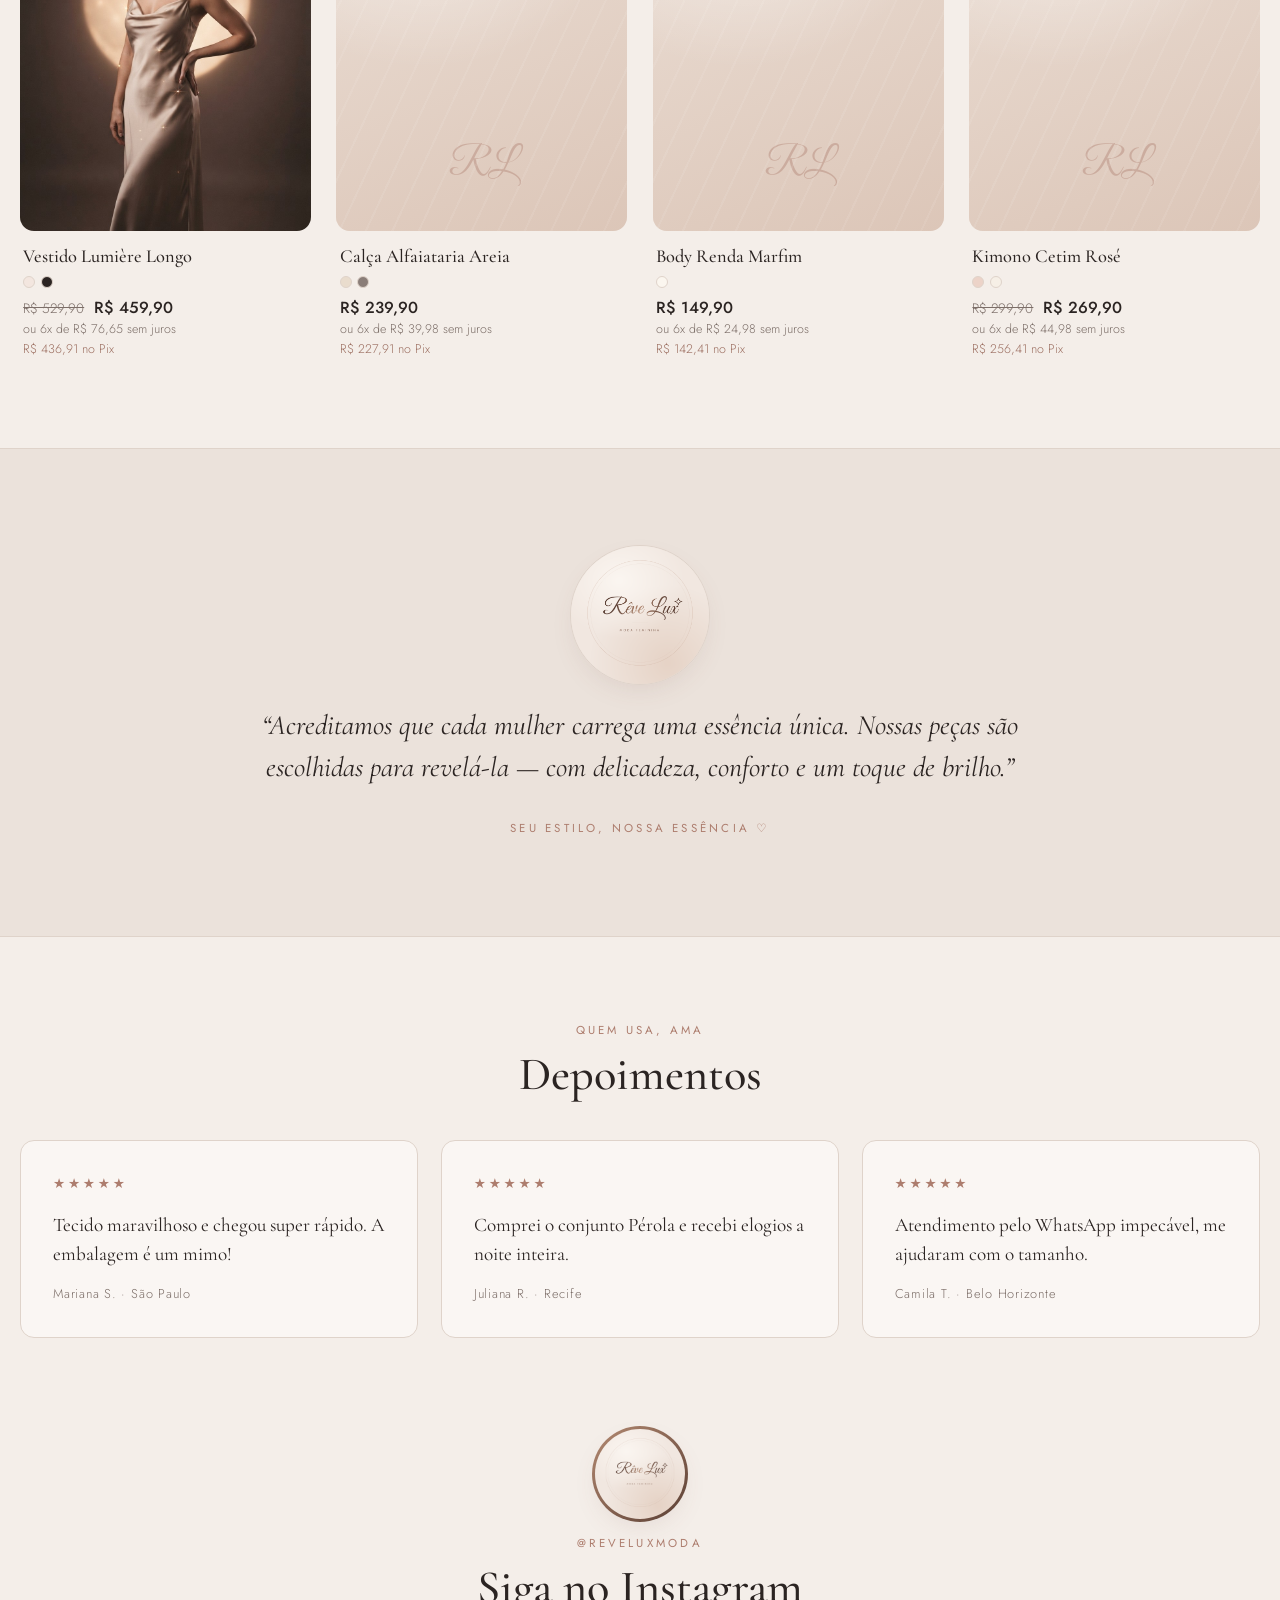
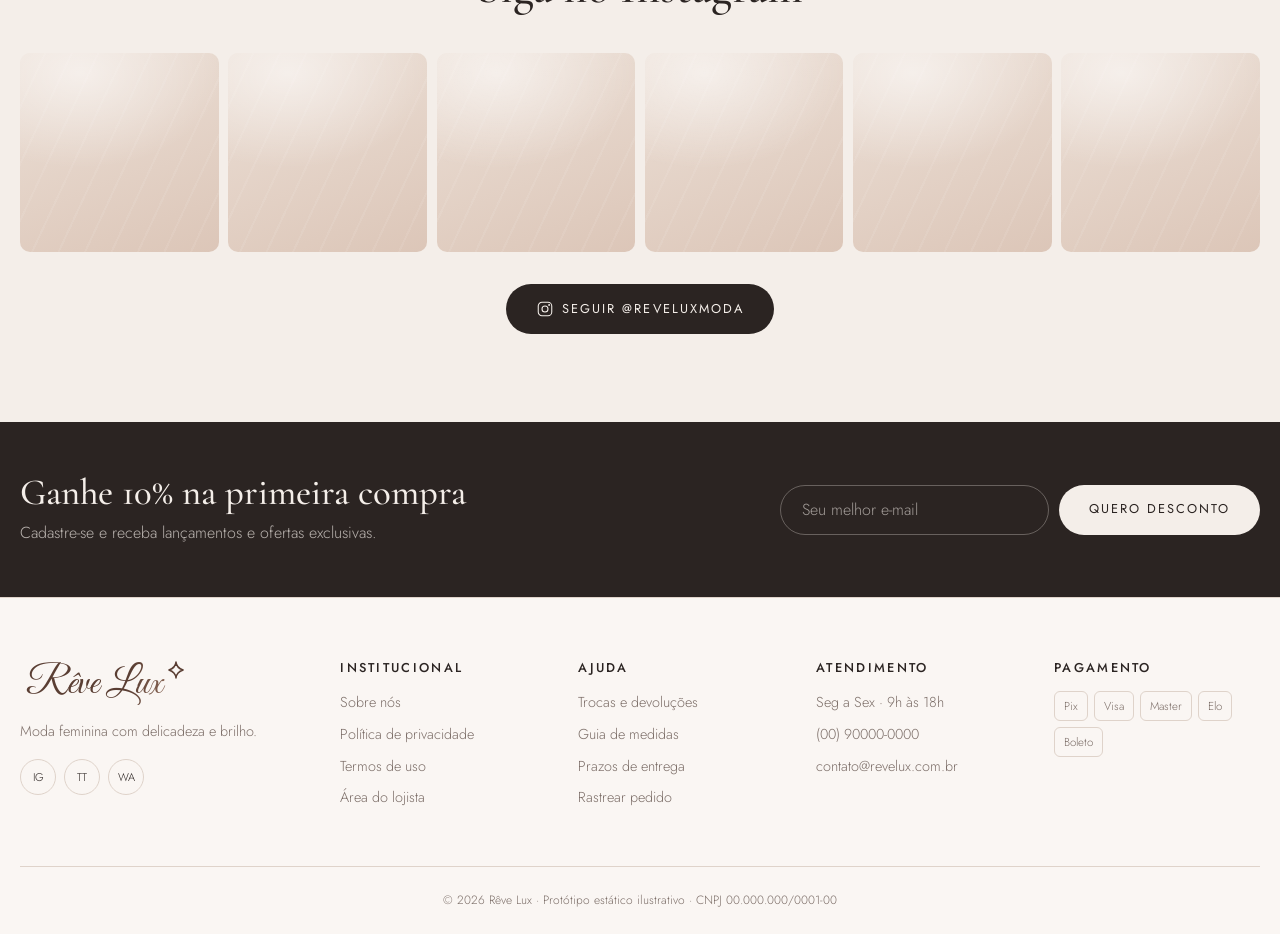
==== commit dc0aebc9: "Loja funcional: catálogo, página de produto, sacola, favoritos, painel admin e esquema Supabase - st" ====
--- a/index.html
+++ b/index.html
@@ -13,55 +13,7 @@
 </head>
 <body>
 
-<!-- 1. Barra de anúncios rotativa -->
-<div class="announce" role="region" aria-label="Avisos">
-  <div class="announce__track">
-    <span>Frete grátis nas compras acima de R$ 299</span>
-    <span>Parcele em até 6x sem juros</span>
-    <span>5% off no Pix · primeira troca grátis</span>
-  </div>
-</div>
-
-<!-- 2. Header -->
-<header class="header" id="top">
-  <div class="container header__row">
-    <button class="icon-btn menu-toggle" aria-label="Abrir menu" data-open="drawer">
-      <svg viewBox="0 0 24 24"><path d="M4 7h16M4 12h16M4 17h10"/></svg>
-    </button>
-    <a href="#top" class="brand" aria-label="Rêve Lux — início">
-      
-      <span class="brand__name">Rêve Lux</span><svg class="brand__star" viewBox="0 0 24 24" aria-hidden="true"><path d="M12 2.5c.5 4.6 2.6 7.6 8.5 9.5-5.9 1.9-8 4.9-8.5 9.5-.5-4.6-2.6-7.6-8.5-9.5 5.9-1.9 8-4.9 8.5-9.5z"/></svg>
-    </a>
-    <form class="search" role="search" onsubmit="return false">
-      <svg viewBox="0 0 24 24"><circle cx="11" cy="11" r="7"/><path d="m20 20-3.5-3.5"/></svg>
-      <input type="search" placeholder="O que você procura?" aria-label="Buscar produtos">
-    </form>
-    <div class="header__actions">
-      <button class="icon-btn theme-toggle" aria-label="Alternar tema claro/escuro">
-        <svg class="i-sun" viewBox="0 0 24 24"><circle cx="12" cy="12" r="4"/><path d="M12 2v2M12 20v2M4.9 4.9l1.4 1.4M17.7 17.7l1.4 1.4M2 12h2M20 12h2M4.9 19.1l1.4-1.4M17.7 6.3l1.4-1.4"/></svg>
-        <svg class="i-moon" viewBox="0 0 24 24"><path d="M20 14.5A8 8 0 1 1 9.5 4a6.5 6.5 0 0 0 10.5 10.5z"/></svg>
-      </button>
-      <a class="icon-btn hide-sm" href="#" aria-label="Minha conta"><svg viewBox="0 0 24 24"><circle cx="12" cy="8" r="4"/><path d="M4 21c1.5-4 4.5-6 8-6s6.5 2 8 6"/></svg></a>
-      <a class="icon-btn hide-sm" href="#" aria-label="Favoritos"><svg viewBox="0 0 24 24"><path d="M12 20s-7-4.4-7-10a4 4 0 0 1 7-2.6A4 4 0 0 1 19 10c0 5.6-7 10-7 10z"/></svg></a>
-      <button class="icon-btn" aria-label="Sacola" data-open="cart">
-        <svg viewBox="0 0 24 24"><path d="M6 8h12l-1 12H7L6 8z"/><path d="M9 8V6a3 3 0 0 1 6 0v2"/></svg>
-        <span class="badge" id="cart-count">0</span>
-      </button>
-    </div>
-  </div>
-  <nav class="nav" aria-label="Categorias">
-    <ul class="container">
-      <li><a href="#novidades">Novidades</a></li>
-      <li><a href="#cat-vestidos">Vestidos</a></li>
-      <li><a href="#cat-conjuntos">Conjuntos</a></li>
-      <li><a href="#cat-blusas">Blusas</a></li>
-      <li><a href="#cat-saias">Saias &amp; Calças</a></li>
-      <li><a href="#cat-acessorios">Acessórios</a></li>
-      <li><a href="#mais-vendidos" class="nav__sale">Sale</a></li>
-    </ul>
-  </nav>
-</header>
-
+<div id="site-header"></div>
 <main>
 <!-- 3. Hero: carrossel automático -->
 <section class="hero" aria-roledescription="carrossel" aria-label="Destaques">
@@ -165,7 +117,7 @@
   <div class="container">
     <header class="section__head section__head--row">
       <div><p class="eyebrow">Acabou de chegar</p><h2>Novidades</h2></div>
-      <a href="#" class="link">Ver tudo →</a>
+      <a href="catalogo.html?filtro=novidades" class="link">Ver tudo →</a>
     </header>
     <div class="grid" data-shelf="new"></div>
   </div>
@@ -184,7 +136,7 @@
   <div class="container">
     <header class="section__head section__head--row">
       <div><p class="eyebrow">As favoritas</p><h2>Mais vendidos</h2></div>
-      <a href="#" class="link">Ver tudo →</a>
+      <a href="catalogo.html?filtro=mais-vendidos" class="link">Ver tudo →</a>
     </header>
     <div class="grid" data-shelf="best"></div>
   </div>
@@ -237,46 +189,12 @@
 </section>
 </main>
 
-<!-- 13. Footer -->
-<footer class="footer">
-  <div class="container footer__grid">
-    <div>
-      <a href="#top" class="brand"><span class="brand__name">Rêve Lux</span><svg class="brand__star" viewBox="0 0 24 24" aria-hidden="true"><path d="M12 2.5c.5 4.6 2.6 7.6 8.5 9.5-5.9 1.9-8 4.9-8.5 9.5-.5-4.6-2.6-7.6-8.5-9.5 5.9-1.9 8-4.9 8.5-9.5z"/></svg></a>
-      <p class="muted">Moda feminina com delicadeza e brilho.</p>
-      <div class="socials"><a href="https://www.instagram.com/reveluxmoda/" target="_blank" rel="noopener" aria-label="Instagram">IG</a><a href="#" aria-label="TikTok">TT</a><a href="#" aria-label="WhatsApp">WA</a></div>
-    </div>
-    <div><h4>Institucional</h4><ul><li><a href="#">Sobre nós</a></li><li><a href="#">Política de privacidade</a></li><li><a href="#">Termos de uso</a></li></ul></div>
-    <div><h4>Ajuda</h4><ul><li><a href="#">Trocas e devoluções</a></li><li><a href="#">Guia de medidas</a></li><li><a href="#">Prazos de entrega</a></li><li><a href="#">Rastrear pedido</a></li></ul></div>
-    <div><h4>Atendimento</h4><ul><li>Seg a Sex · 9h às 18h</li><li>(00) 90000-0000</li><li>contato@revelux.com.br</li></ul></div>
-    <div><h4>Pagamento</h4><div class="pay"><span>Pix</span><span>Visa</span><span>Master</span><span>Elo</span><span>Boleto</span></div></div>
-  </div>
-  <div class="container footer__bottom muted">© 2026 Rêve Lux · Protótipo estático ilustrativo · CNPJ 00.000.000/0001-00</div>
-</footer>
-
-<!-- Flutuantes -->
-<a class="whats" href="#" aria-label="Fale conosco no WhatsApp">
-  <svg viewBox="0 0 24 24"><path d="M4 20l1.3-3.9A8 8 0 1 1 8 19z"/><path d="M9 9c0 3 3 6 6 6l1-1.5-2-1-1 1c-1-.5-2-1.5-2.5-2.5l1-1-1-2z"/></svg>
-</a>
-
-<!-- Drawer menu mobile -->
-<aside class="drawer" id="drawer" aria-hidden="true">
-  <div class="drawer__panel drawer__panel--left">
-    <button class="icon-btn drawer__close" aria-label="Fechar">✕</button>
-    <span class="script">Rêve Lux</span>
-    <ul class="drawer__nav"></ul>
-  </div>
-</aside>
-
-<!-- Mini-sacola -->
-<aside class="drawer" id="cart" aria-hidden="true">
-  <div class="drawer__panel">
-    <button class="icon-btn drawer__close" aria-label="Fechar">✕</button>
-    <h3>Sua sacola</h3>
-    <ul class="cart__list" id="cart-list"><li class="muted">Sua sacola está vazia.</li></ul>
-    <div class="cart__foot"><div><span>Subtotal</span><strong id="cart-total">R$ 0,00</strong></div><button class="btn btn--primary btn--block">Finalizar compra</button></div>
-  </div>
-</aside>
-
+<div id="site-footer"></div>
+
+<script src="assets/js/config.js"></script>
+<script src="assets/js/data.js"></script>
+<script src="assets/js/store.js"></script>
+<script src="assets/js/layout.js"></script>
 <script src="assets/js/main.js"></script>
 </body>
 </html>
--- a/assets/css/style.css
+++ b/assets/css/style.css
@@ -39,6 +39,7 @@
 
 /* ---------- Base ---------- */
 *,*::before,*::after{box-sizing:border-box}
+[hidden]{display:none!important}
 html{scroll-behavior:smooth}
 body{margin:0;background:var(--bg);color:var(--text);font:300 16px/1.6 var(--sans);-webkit-font-smoothing:antialiased;overflow-x:hidden}
 /* transição suave de tema em todos os elementos coloridos */
@@ -299,3 +300,91 @@
   .newsletter form{flex-direction:column;max-width:none}
   .footer__grid{grid-template-columns:1fr}
 }
+
+/* ==========================================================
+   Loja: imagens nos cards, sacola, catálogo e página de produto
+   ========================================================== */
+.sr-only{position:absolute;width:1px;height:1px;overflow:hidden;clip:rect(0 0 0 0);white-space:nowrap}
+.card__media>img{width:100%;height:100%;object-fit:cover;transition:transform .8s cubic-bezier(.2,.7,.2,1)}
+.card:hover .card__media>img{transform:scale(1.05)}
+.card__add{text-align:center}
+.badge--fav{background:var(--brown-1);color:var(--bg)}
+
+/* Toast */
+.toast{position:fixed;left:50%;bottom:calc(24px + env(safe-area-inset-bottom,0px));z-index:80;translate:-50% 20px;opacity:0;pointer-events:none;background:var(--text);color:var(--bg);padding:.85rem 1.3rem;border-radius:999px;font-size:.85rem;max-width:calc(100% - 32px);text-align:center;box-shadow:var(--shadow);transition:opacity var(--t),translate var(--t)}
+.toast.is-on{opacity:1;translate:-50% 0}
+
+/* Sacola */
+.cart__list li{grid-template-columns:72px 1fr;align-items:start}
+.cart__thumb{display:block;aspect-ratio:3/4;border-radius:8px;overflow:hidden;background:var(--surface-2)}
+.cart__thumb img{width:100%;height:100%;object-fit:cover}
+.cart__info{display:flex;flex-direction:column;gap:.2rem;min-width:0}
+.cart__info .muted{font-size:.8rem}
+.cart__row{display:flex;justify-content:space-between;align-items:center;margin-top:.4rem}
+.cart__remove{align-self:flex-start;border:0;background:none;padding:0;font-size:.75rem;color:var(--muted);text-decoration:underline}
+.cart__ship{font-size:.8rem;color:var(--accent-strong);margin:1rem 0 0;text-align:center}
+.qty{display:inline-flex;align-items:center;border:1px solid var(--line);border-radius:999px;height:34px}
+.qty button{width:32px;height:100%;border:0;background:none;font-size:1rem}
+.qty span{min-width:22px;text-align:center;font-variant-numeric:tabular-nums}
+.qty--lg{height:52px}
+.qty--lg button{width:44px}
+
+/* Breadcrumb, chips, select */
+.crumbs{display:flex;flex-wrap:wrap;gap:.5rem;font-size:.75rem;letter-spacing:.1em;text-transform:uppercase;color:var(--muted);margin-bottom:2rem}
+.crumbs a:hover{color:var(--accent-strong)}
+.catalog{padding-top:2.5rem}
+.catalog__head{display:flex;justify-content:space-between;align-items:end;gap:1.5rem;flex-wrap:wrap;margin-bottom:1.5rem}
+.catalog__head h1{font-size:clamp(2.2rem,4.5vw,3.2rem);text-wrap:balance}
+.catalog__head .muted{margin:.4rem 0 0;font-size:.85rem}
+.select select{height:44px;border-radius:999px;border:1px solid var(--line);background:var(--surface);color:var(--text);padding:0 1.1rem;font:inherit;font-size:.85rem}
+.chips{display:flex;gap:.5rem;overflow-x:auto;padding-bottom:.4rem;margin-bottom:2rem;scrollbar-width:none}
+.chip{flex:none;border:1px solid var(--line);background:var(--surface);border-radius:999px;padding:.55rem 1.1rem;font-size:.75rem;letter-spacing:.12em;text-transform:uppercase}
+.chip:hover{border-color:var(--accent)}
+.chip[aria-pressed="true"]{background:var(--text);color:var(--bg);border-color:var(--text)}
+.empty{grid-column:1/-1;text-align:center;padding:3rem 1rem;display:flex;flex-direction:column;align-items:center;gap:.8rem}
+.empty p{max-width:46ch;margin:0;color:var(--muted)}
+.empty .script{color:var(--accent);font-size:3rem}
+
+/* Página de produto */
+.pdp{padding-top:2.5rem}
+.pdp__grid{display:grid;grid-template-columns:1.1fr .9fr;gap:clamp(2rem,5vw,4.5rem);align-items:start}
+.pdp__gallery{display:flex;flex-direction:column;gap:.8rem;position:sticky;top:180px}
+.pdp__main{position:relative;aspect-ratio:3/4;border-radius:var(--radius);overflow:hidden;background:var(--surface-2);border:1px solid var(--line)}
+.pdp__main>img{width:100%;height:100%;object-fit:cover}
+.pdp__thumbs{display:flex;gap:.6rem}
+.pdp__thumbs button{width:72px;aspect-ratio:3/4;padding:0;border-radius:8px;overflow:hidden;border:1px solid var(--line);background:none}
+.pdp__thumbs button[aria-pressed="true"]{outline:2px solid var(--accent);outline-offset:2px}
+.pdp__thumbs img{width:100%;height:100%;object-fit:cover}
+.pdp__title{font-size:clamp(2rem,4vw,3rem);text-wrap:balance}
+.pdp__price{display:flex;gap:.8rem;align-items:baseline;margin:1rem 0 .3rem;font-size:1.5rem}
+.pdp__price del{font-size:1rem;color:var(--muted)}
+.pdp__price strong{font-weight:500}
+.opt{border:0;padding:0;margin:1.6rem 0 0}
+.opt legend{font-size:.8rem;letter-spacing:.1em;text-transform:uppercase;color:var(--muted);margin-bottom:.8rem;display:flex;gap:.4rem;align-items:baseline;width:100%}
+.opt legend strong{color:var(--text);font-weight:500;text-transform:none;letter-spacing:0}
+.opt legend .link{margin-left:auto;text-transform:none;letter-spacing:0}
+.opt__colors,.opt__sizes{display:flex;flex-wrap:wrap;gap:.6rem}
+.swatch{width:38px;height:38px;border-radius:50%;background:var(--c);border:1px solid var(--line);box-shadow:inset 0 0 0 3px var(--bg)}
+.swatch[aria-pressed="true"]{outline:1.5px solid var(--text);outline-offset:2px}
+.size{min-width:52px;height:44px;padding:0 .9rem;border-radius:10px;border:1px solid var(--line);background:var(--surface);font-size:.9rem}
+.size:hover{border-color:var(--accent)}
+.size[aria-pressed="true"]{background:var(--text);color:var(--bg);border-color:var(--text)}
+.pdp__buy{display:flex;gap:.7rem;margin-top:2rem;align-items:center}
+.pdp__add{flex:1;height:52px}
+.pdp__add:disabled{opacity:.5;cursor:not-allowed}
+.pdp__fav{width:52px;height:52px;border:1px solid var(--line)}
+.pdp__fav[aria-pressed="true"] svg,.card__fav[aria-pressed="true"] svg{fill:var(--accent);stroke:var(--accent)}
+.pdp__msg{color:#b4533d;font-size:.85rem;min-height:1.2em;margin:.6rem 0 0}
+.pdp__stock{font-size:.85rem;margin:.2rem 0 0}
+.pdp__desc{margin-top:1.8rem;border-top:1px solid var(--line);padding-top:1.4rem;line-height:1.75}
+.acc{border-bottom:1px solid var(--line)}
+.acc summary{cursor:pointer;padding:1rem 0;font-size:.8rem;letter-spacing:.14em;text-transform:uppercase;list-style:none;display:flex;justify-content:space-between}
+.acc summary::after{content:"+";font-size:1.1rem;color:var(--accent)}
+.acc[open] summary::after{content:"−"}
+.acc ul{padding-left:1.1rem;margin:0 0 1rem;list-style:disc;color:var(--muted)}
+.acc p{margin:0 0 1rem;color:var(--muted)}
+@media (max-width:760px){
+  .pdp__grid{grid-template-columns:1fr}
+  .pdp__gallery{position:static}
+  .catalog__head{align-items:start}
+}
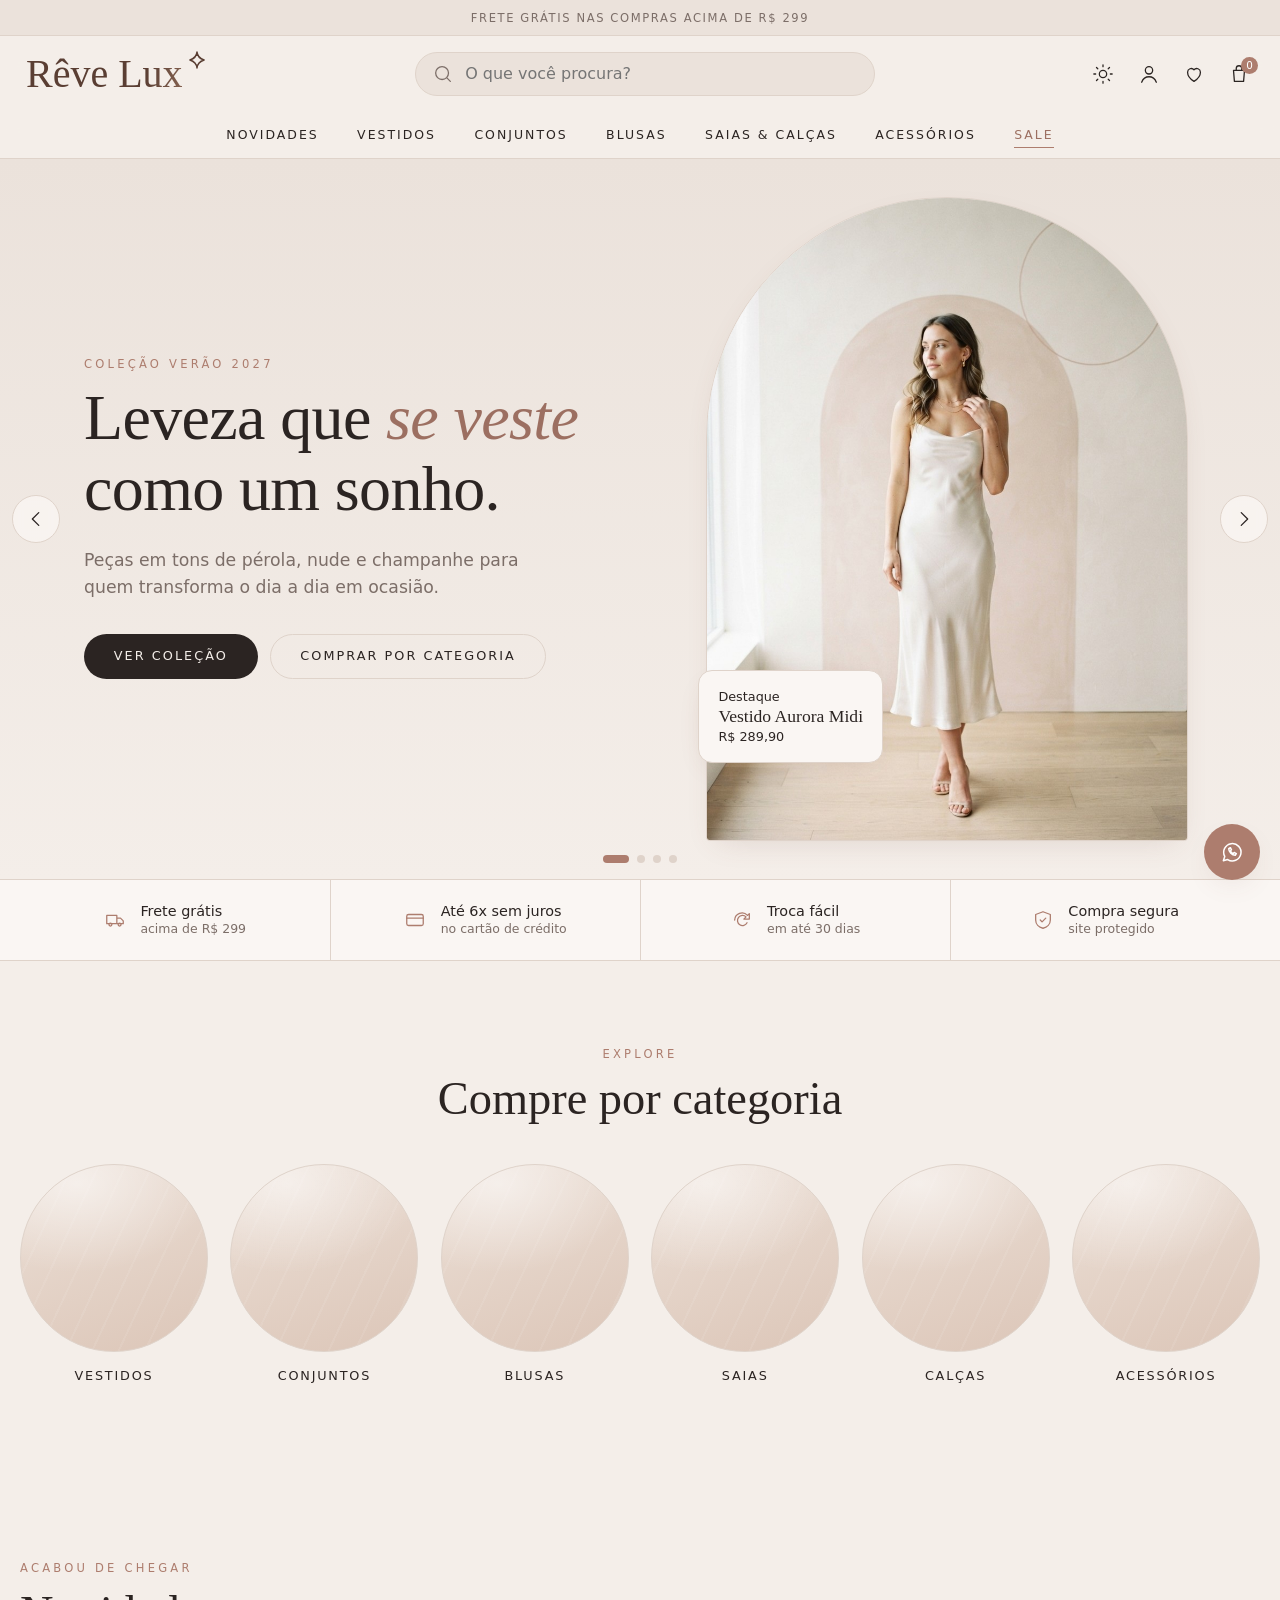
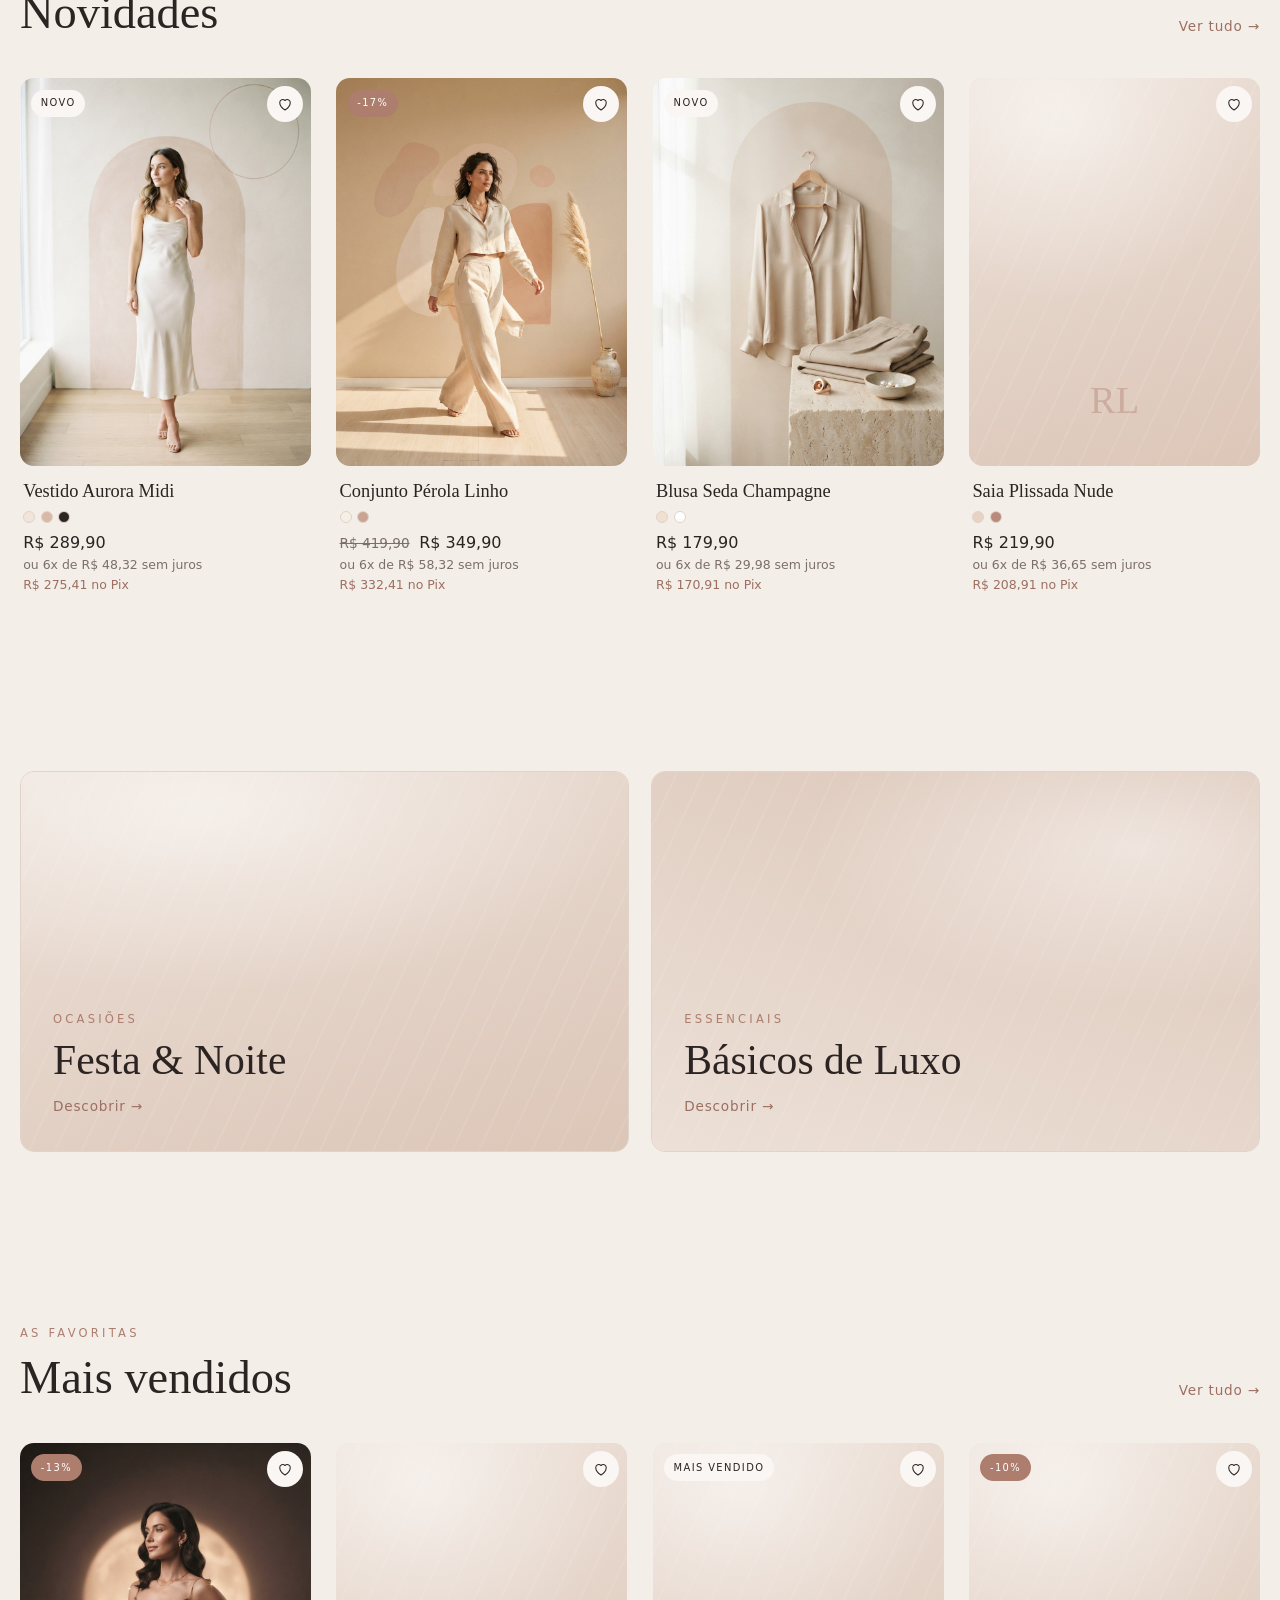
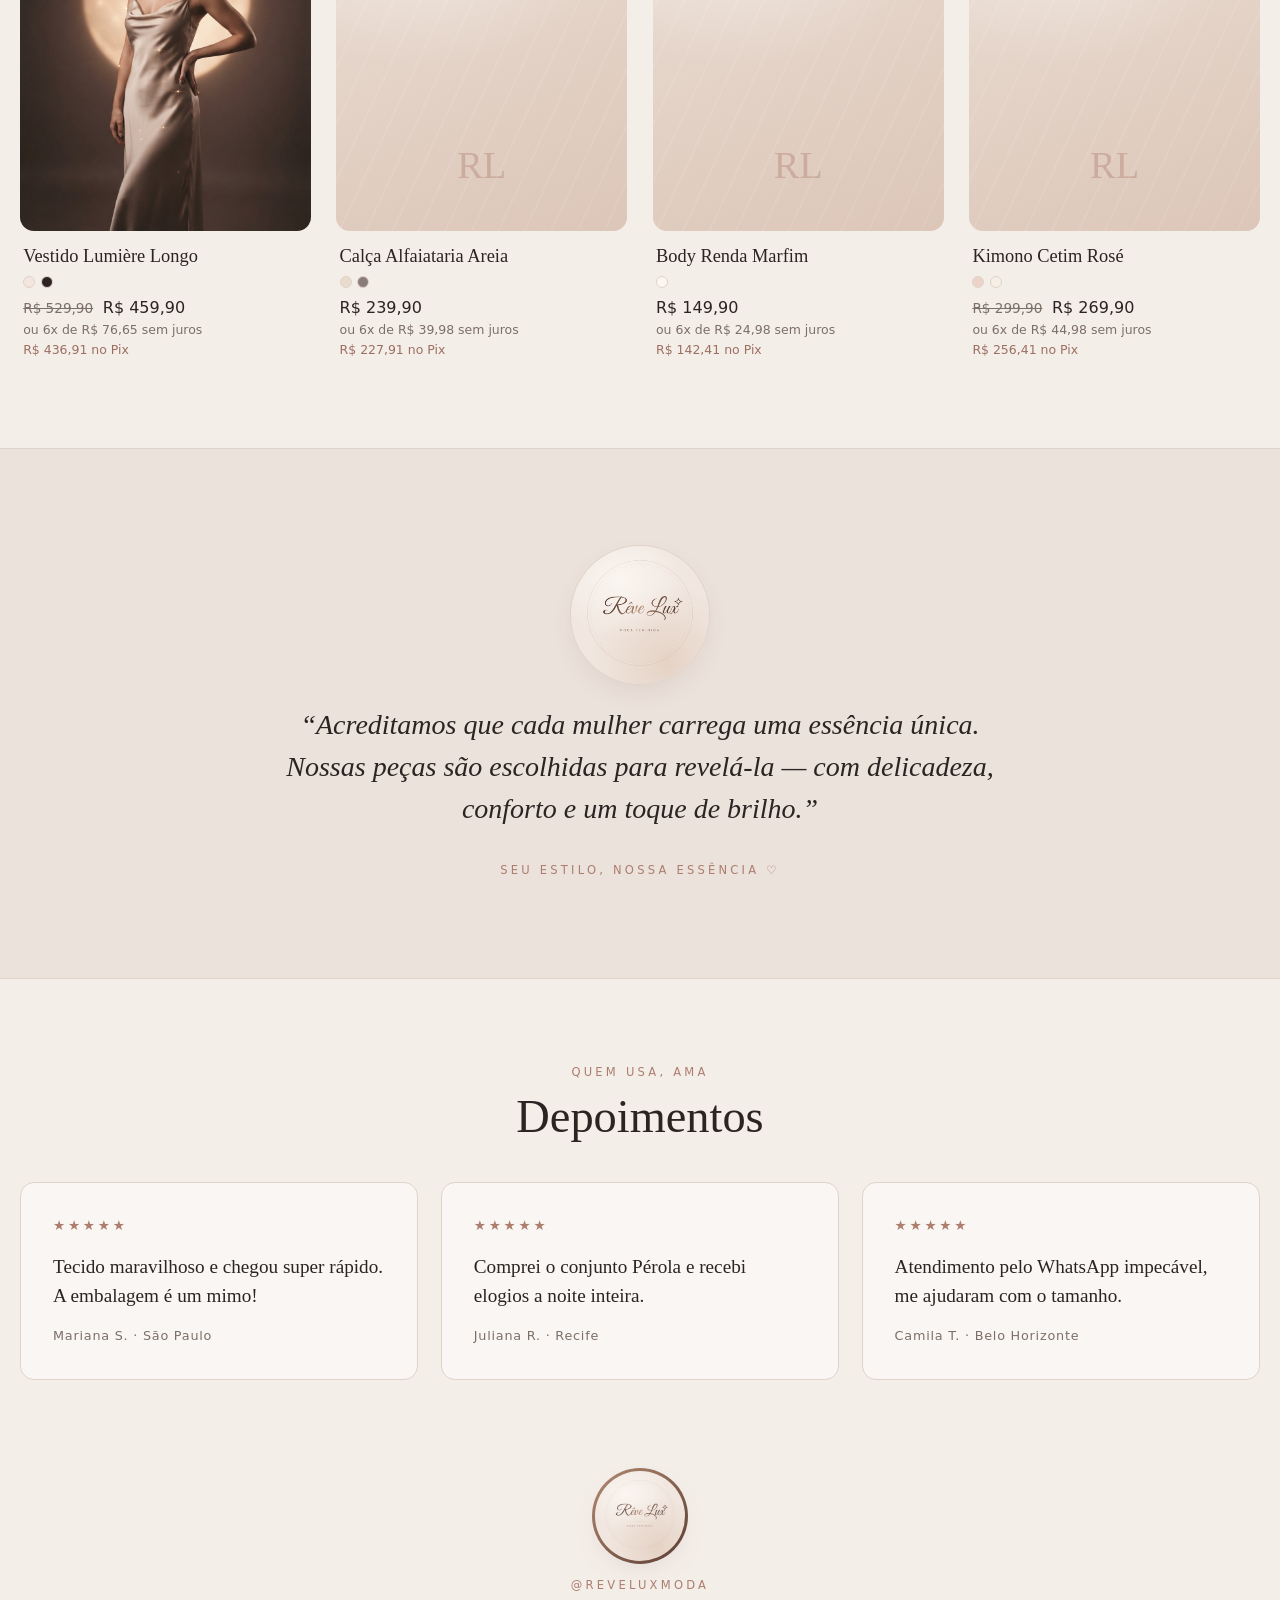
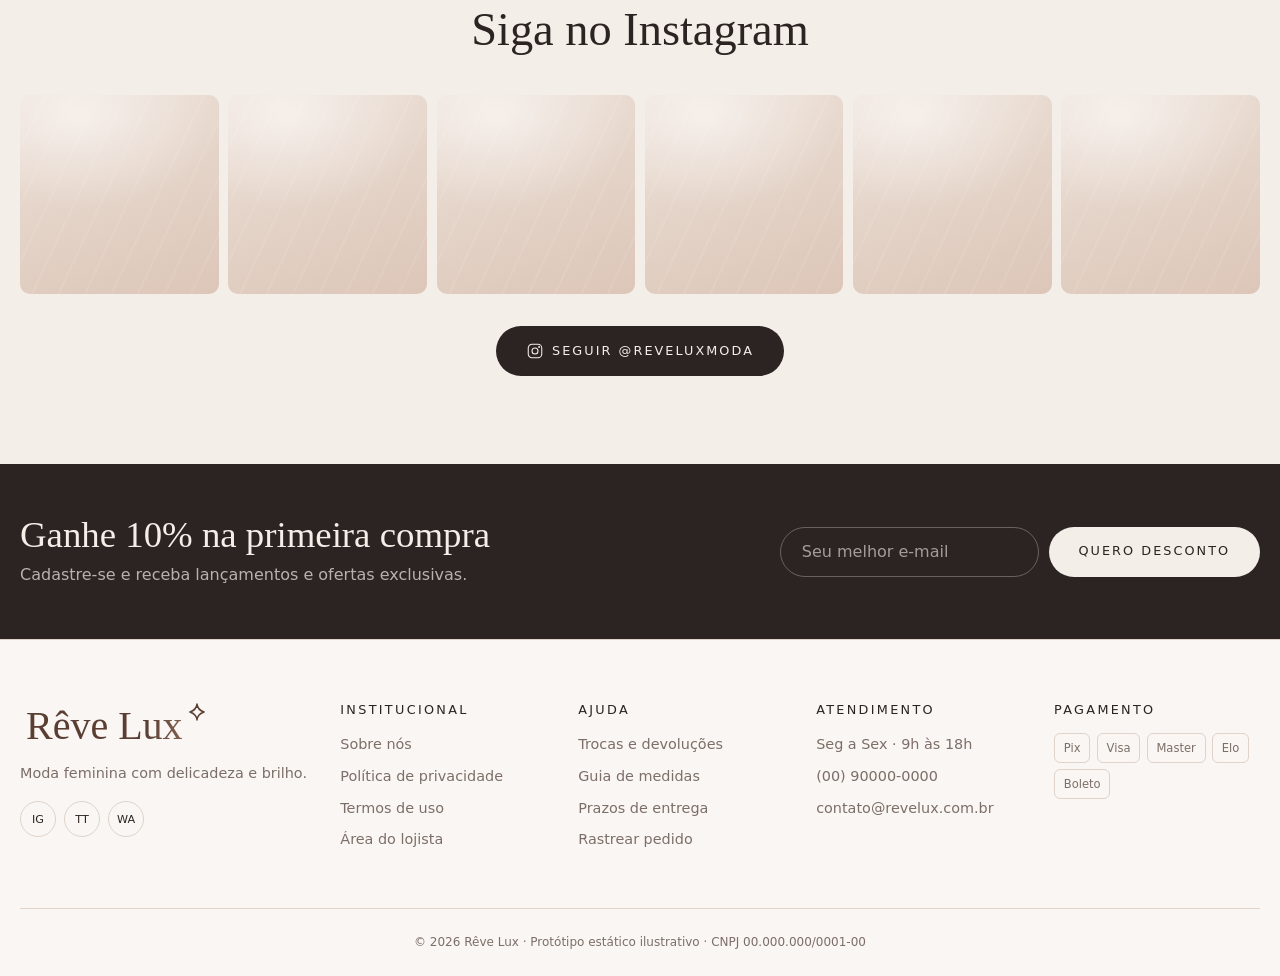
==== commit 701b1577: "Conecta ao Supabase e reforça a segurança da loja e do painel - migrações aplicadas no projeto: esqu" ====
--- a/index.html
+++ b/index.html
@@ -3,13 +3,15 @@
 <head>
 <meta charset="utf-8">
 <meta name="viewport" content="width=device-width, initial-scale=1">
+<meta http-equiv="Content-Security-Policy" content="default-src 'self'; script-src 'self'; style-src 'self' 'unsafe-inline' https://fonts.googleapis.com; font-src https://fonts.gstatic.com; img-src 'self' data: blob: https://pfzuuypvagzztfpwjqyz.supabase.co; connect-src 'self' https://pfzuuypvagzztfpwjqyz.supabase.co wss://pfzuuypvagzztfpwjqyz.supabase.co; object-src 'none'; base-uri 'self'; form-action 'self'; frame-src 'none'; manifest-src 'self'; upgrade-insecure-requests">
+<meta name="referrer" content="strict-origin-when-cross-origin">
 <title>Rêve Lux · Moda Feminina</title>
 <meta name="description" content="Rêve Lux — Moda feminina. Seu estilo, nossa essência.">
 <link rel="preconnect" href="https://fonts.googleapis.com">
 <link rel="preconnect" href="https://fonts.gstatic.com" crossorigin>
 <link href="https://fonts.googleapis.com/css2?family=Cormorant+Garamond:ital,wght@0,400;0,500;0,600;1,400&family=Great+Vibes&family=Jost:wght@300;400;500&display=swap" rel="stylesheet">
 <link rel="stylesheet" href="assets/css/style.css">
-<script>try{var t=localStorage.getItem('rl-theme');if(t)document.documentElement.dataset.theme=t;}catch(e){}</script>
+<script src="assets/js/theme-init.js"></script>
 </head>
 <body>
 
@@ -30,7 +32,7 @@
           </div>
         </div>
         <div class="hero__art">
-          <div class="hero__frame"><div class="ph"><span>Rêve</span></div><img src="assets/img/hero/slide-1.jpg" alt="" loading="eager" onerror="this.remove()"></div>
+          <div class="hero__frame"><div class="ph"><span>Rêve</span></div><img src="assets/img/hero/slide-1.jpg" alt="" loading="eager"></div>
           <div class="hero__tag">Destaque<br><strong>Vestido Aurora Midi</strong><br>R$ 289,90</div>
         </div>
       </div>
@@ -47,7 +49,7 @@
           </div>
         </div>
         <div class="hero__art">
-          <div class="hero__frame"><div class="ph"><span>Rêve</span></div><img src="assets/img/hero/slide-2.jpg" alt="" loading="lazy" onerror="this.remove()"></div>
+          <div class="hero__frame"><div class="ph"><span>Rêve</span></div><img src="assets/img/hero/slide-2.jpg" alt="" loading="lazy"></div>
           <div class="hero__tag">Destaque<br><strong>Conjunto Pérola Linho</strong><br>R$ 349,90</div>
         </div>
       </div>
@@ -64,7 +66,7 @@
           </div>
         </div>
         <div class="hero__art">
-          <div class="hero__frame"><div class="ph"><span>Rêve</span></div><img src="assets/img/hero/slide-3.jpg" alt="" loading="lazy" onerror="this.remove()"></div>
+          <div class="hero__frame"><div class="ph"><span>Rêve</span></div><img src="assets/img/hero/slide-3.jpg" alt="" loading="lazy"></div>
           <div class="hero__tag">Destaque<br><strong>Vestido Lumière Longo</strong><br>R$ 459,90</div>
         </div>
       </div>
@@ -81,7 +83,7 @@
           </div>
         </div>
         <div class="hero__art">
-          <div class="hero__frame"><div class="ph"><span>Rêve</span></div><img src="assets/img/hero/slide-4.jpg" alt="" loading="lazy" onerror="this.remove()"></div>
+          <div class="hero__frame"><div class="ph"><span>Rêve</span></div><img src="assets/img/hero/slide-4.jpg" alt="" loading="lazy"></div>
           <div class="hero__tag">Destaque<br><strong>Blusa Seda Champagne</strong><br>R$ 179,90</div>
         </div>
       </div>
@@ -181,7 +183,7 @@
 <section class="newsletter">
   <div class="container newsletter__inner">
     <div><h2>Ganhe 10% na primeira compra</h2><p>Cadastre-se e receba lançamentos e ofertas exclusivas.</p></div>
-    <form onsubmit="event.preventDefault();this.querySelector('button').textContent='Cadastrado ♡'">
+    <form id="newsletter-form">
       <input type="email" required placeholder="Seu melhor e-mail" aria-label="E-mail">
       <button class="btn btn--primary">Quero desconto</button>
     </form>
--- a/assets/css/style.css
+++ b/assets/css/style.css
@@ -42,8 +42,11 @@
 [hidden]{display:none!important}
 html{scroll-behavior:smooth}
 body{margin:0;background:var(--bg);color:var(--text);font:300 16px/1.6 var(--sans);-webkit-font-smoothing:antialiased;overflow-x:hidden}
-/* transição suave de tema em todos os elementos coloridos */
-body,body *{transition:background-color var(--t),color var(--t),border-color var(--t),fill var(--t),stroke var(--t),box-shadow var(--t)}
+/* Troca de tema: a página inteira faz um único fade (View Transitions),
+   então fundo, textos e ícones mudam juntos, sem atraso entre eles. */
+::view-transition-old(root),::view-transition-new(root){animation-duration:.4s;animation-timing-function:ease}
+/* navegador sem View Transitions: troca suave só nos fundos grandes, textos mudam juntos */
+html.theme-fade body,html.theme-fade body *{transition:background-color .35s ease,border-color .35s ease!important}
 img{max-width:100%;display:block}
 a{color:inherit;text-decoration:none}
 ul{list-style:none;margin:0;padding:0}
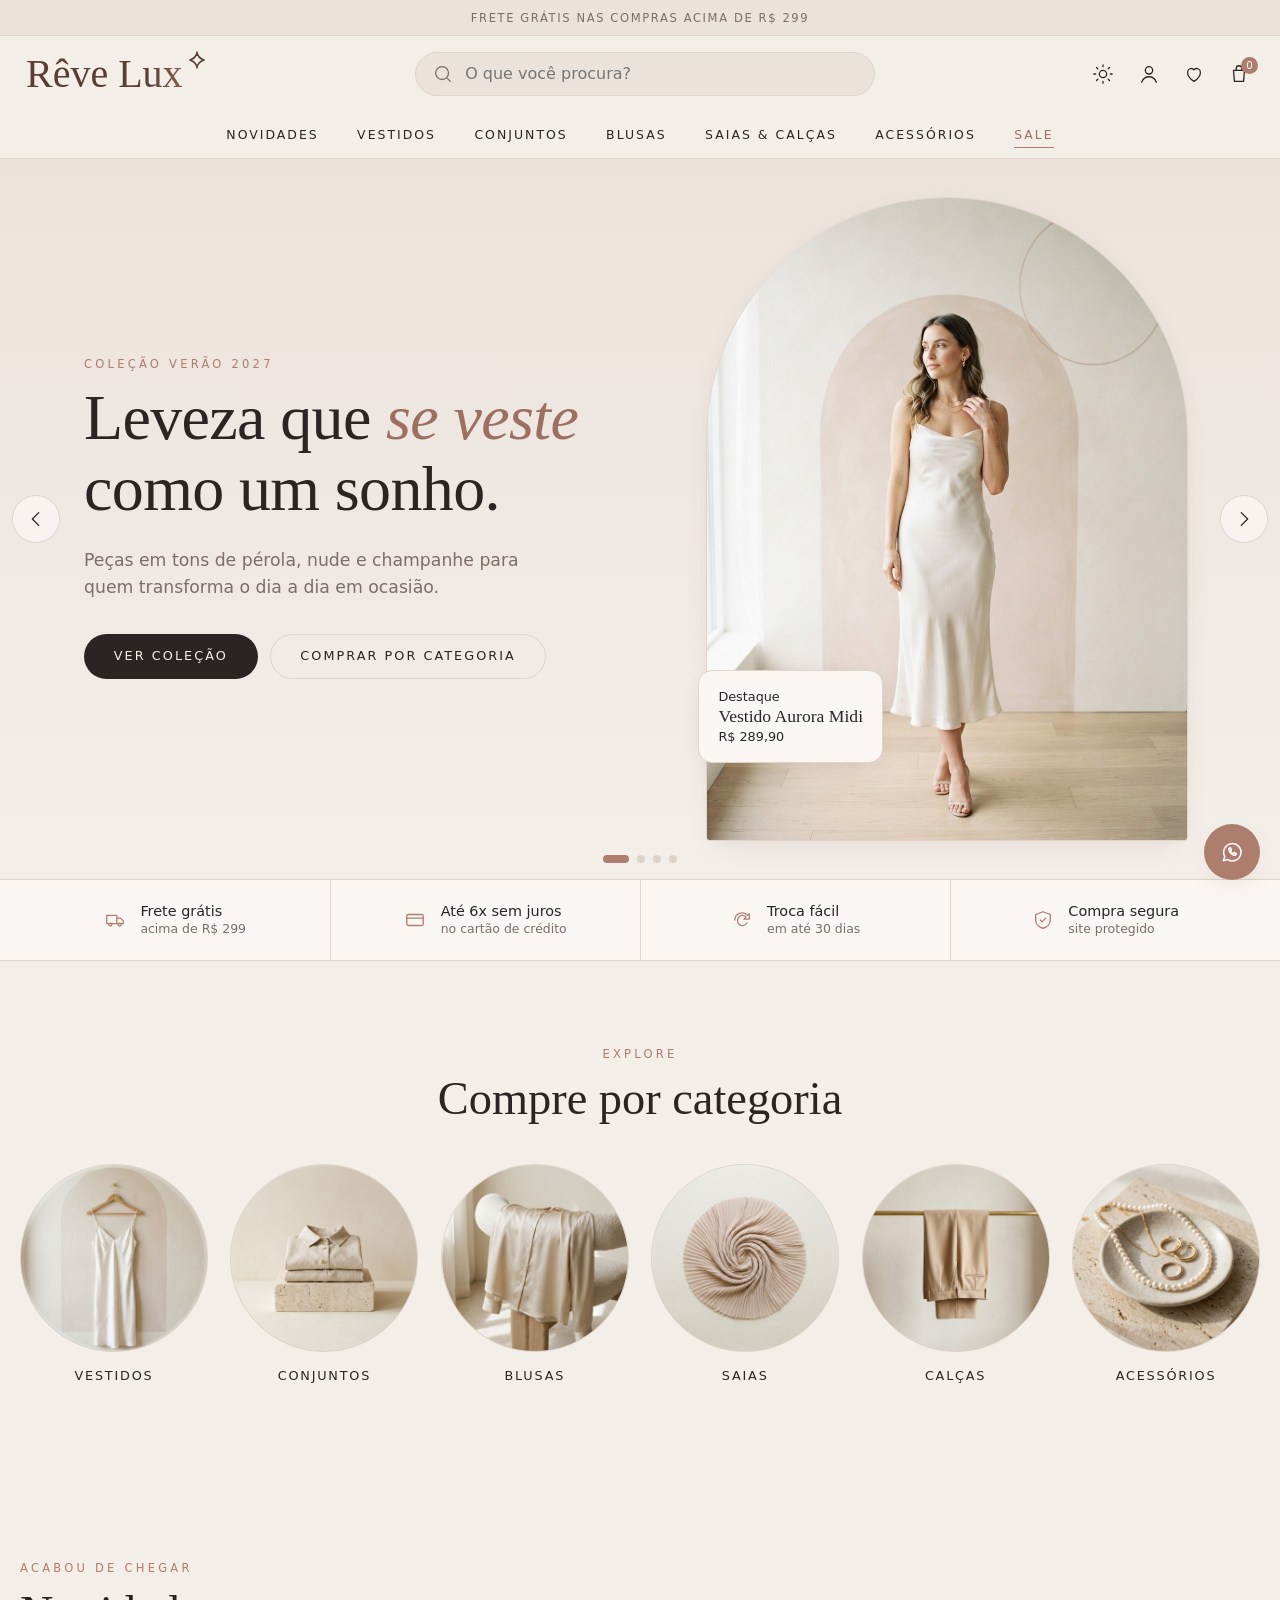
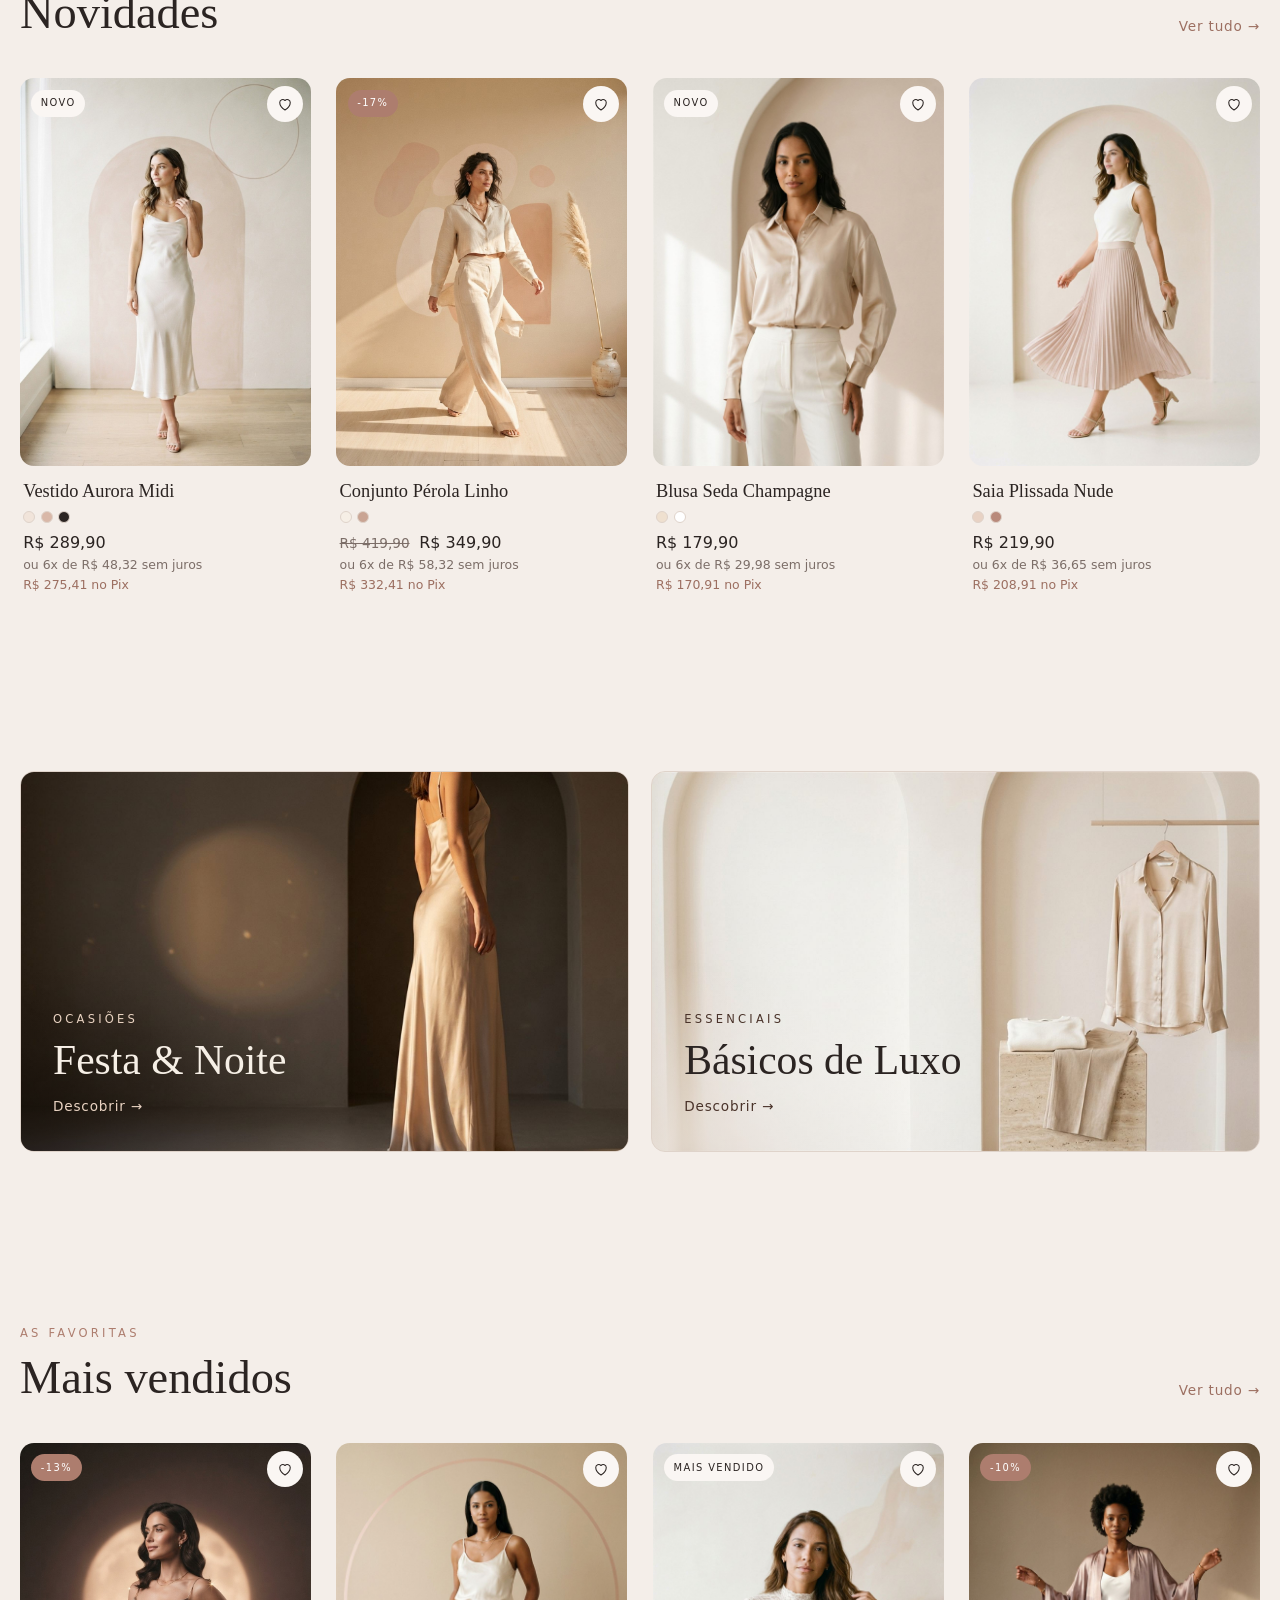
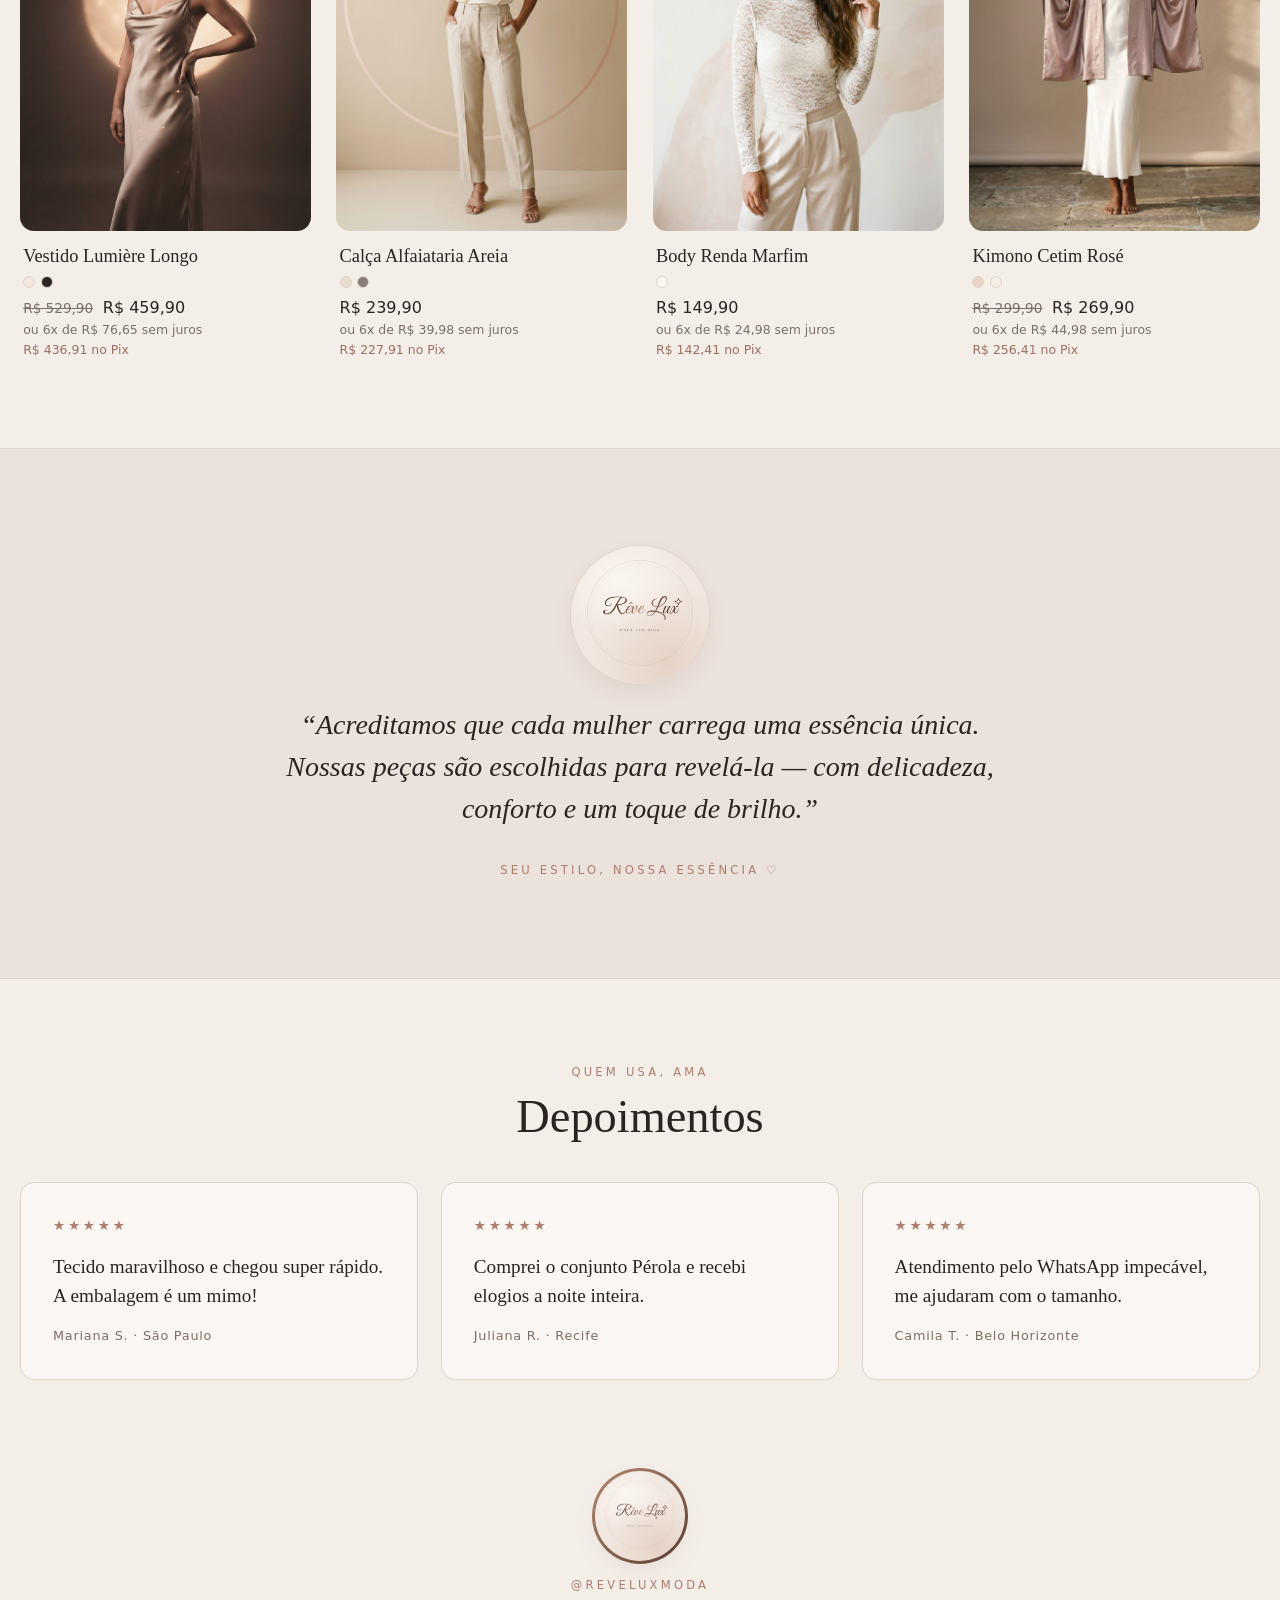
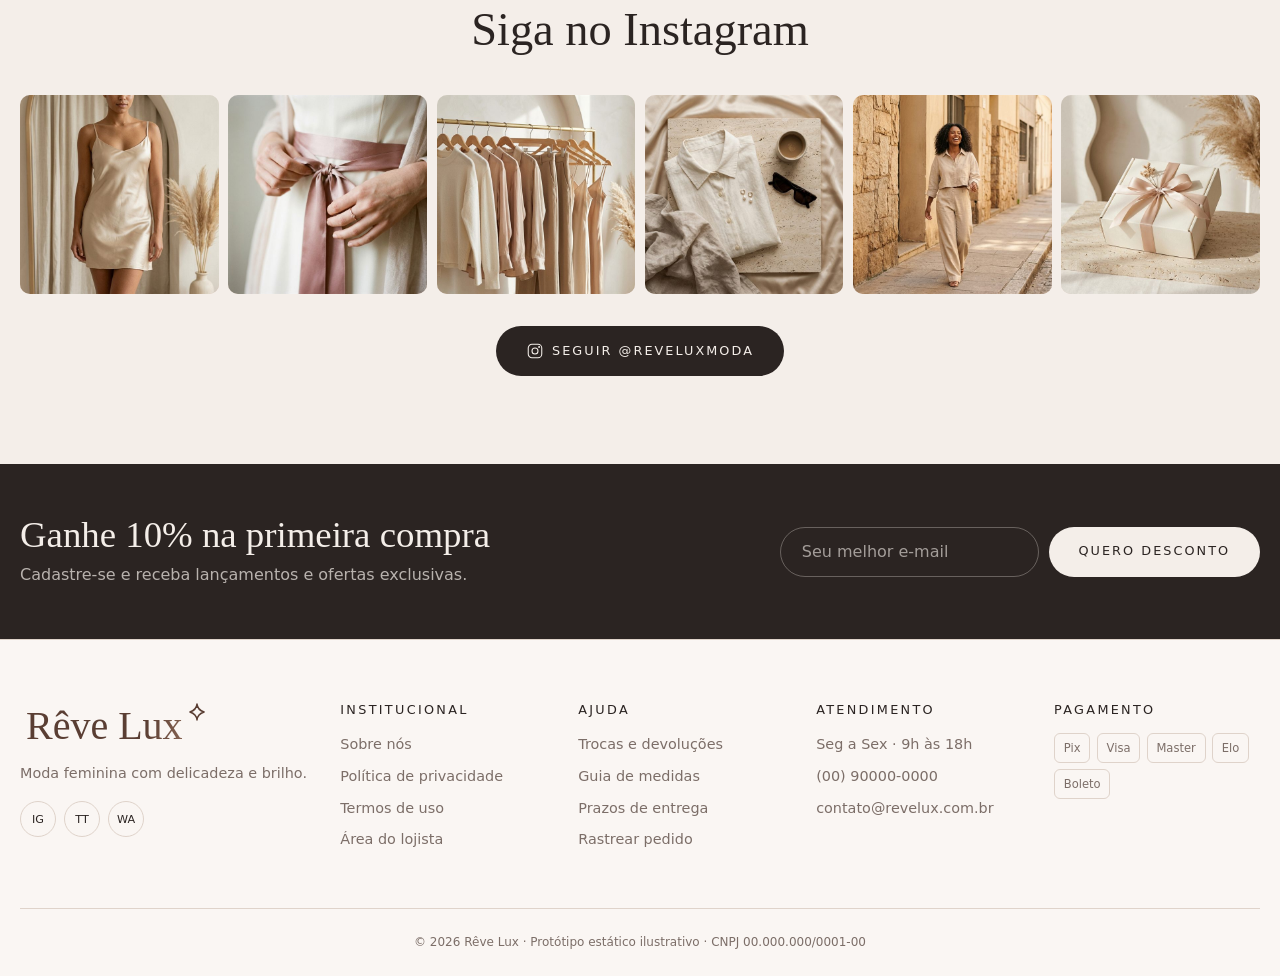
==== commit 82aed21e: "Adiciona fotos restantes: produtos, categorias, banners e Instagram - Segunda foto de calca, body, k" ====
--- a/index.html
+++ b/index.html
@@ -128,8 +128,8 @@
 <!-- 7. Banners duplos -->
 <section class="section">
   <div class="container duo">
-    <a href="#" class="promo reveal"><div class="ph ph--promo1"></div><div class="promo__txt"><p class="eyebrow">Ocasiões</p><h3>Festa &amp; Noite</h3><span class="link">Descobrir →</span></div></a>
-    <a href="#" class="promo reveal"><div class="ph ph--promo2"></div><div class="promo__txt"><p class="eyebrow">Essenciais</p><h3>Básicos de Luxo</h3><span class="link">Descobrir →</span></div></a>
+    <a href="#" class="promo promo--festa reveal"><div class="ph ph--promo1"><img src="assets/img/home/promo-festa-noite.jpg" alt="Mulher de lado em vestido longo de cetim champagne sob luz dourada de fim de tarde" width="1600" height="1000" loading="lazy"></div><div class="promo__txt"><p class="eyebrow">Ocasiões</p><h3>Festa &amp; Noite</h3><span class="link">Descobrir →</span></div></a>
+    <a href="#" class="promo promo--basicos reveal"><div class="ph ph--promo2"><img src="assets/img/home/promo-basicos-luxo.jpg" alt="Camisa de seda champagne, tricô marfim e calça de alfaiataria areia sobre bloco de travertino" width="1600" height="1000" loading="lazy"></div><div class="promo__txt"><p class="eyebrow">Essenciais</p><h3>Básicos de Luxo</h3><span class="link">Descobrir →</span></div></a>
   </div>
 </section>
 
--- a/assets/css/style.css
+++ b/assets/css/style.css
@@ -161,6 +161,7 @@
 .cats a{display:flex;flex-direction:column;align-items:center;gap:.9rem;font-size:.8rem;letter-spacing:.14em;text-transform:uppercase}
 .cats .ph{aspect-ratio:1;border-radius:50%;border:1px solid var(--line);transition:transform var(--t),box-shadow var(--t)}
 .cats a:hover .ph{transform:translateY(-4px);box-shadow:var(--shadow)}
+.cats .ph img{position:absolute;inset:0;z-index:1;width:100%;height:100%;object-fit:cover}
 
 /* Product grid + card */
 .grid{display:grid;grid-template-columns:repeat(4,1fr);gap:clamp(.8rem,2vw,1.6rem)}
@@ -192,6 +193,15 @@
 .promo{position:relative;aspect-ratio:16/10;border-radius:var(--radius);overflow:hidden;border:1px solid var(--line)}
 .promo .ph{transition:transform 1s ease}
 .promo:hover .ph{transform:scale(1.04)}
+.promo .ph img{position:absolute;inset:0;z-index:1;width:100%;height:100%;object-fit:cover}
+/* Texto sobre a foto: cor fixa por banner (a foto não muda com o tema) + véu suave no canto inferior esquerdo. Sem foto (fallback) valem o degradê e as cores do tema. */
+.promo:has(.ph img)::after{content:"";position:absolute;inset:0;z-index:1;pointer-events:none}
+.promo--festa:has(.ph img)::after{background:radial-gradient(75% 70% at 0% 100%,rgba(22,18,15,.6),transparent 70%)}
+.promo--basicos:has(.ph img)::after{background:radial-gradient(75% 70% at 0% 100%,rgba(244,238,233,.7),transparent 70%)}
+.promo--festa:has(.ph img) h3{color:#f6efe6}
+.promo--festa:has(.ph img) .eyebrow,.promo--festa:has(.ph img) .link{color:#e9d3c2}
+.promo--basicos:has(.ph img) h3{color:#2b2422}
+.promo--basicos:has(.ph img) .eyebrow,.promo--basicos:has(.ph img) .link{color:#4a332a}
 .ph--promo2{background:radial-gradient(90% 70% at 80% 20%,rgba(255,255,255,.5),transparent 60%),linear-gradient(200deg,var(--ph-b),var(--ph-a))}
 .promo__txt{position:absolute;left:2rem;bottom:2rem;z-index:2}
 .promo h3{font-size:clamp(1.8rem,3.4vw,2.6rem);margin-bottom:.6rem}
@@ -212,6 +222,7 @@
 /* Insta */
 .insta{display:grid;grid-template-columns:repeat(6,1fr);gap:.6rem}
 .insta a{aspect-ratio:1;border-radius:10px;overflow:hidden;position:relative}
+.insta a .ph img{position:absolute;inset:0;z-index:1;width:100%;height:100%;object-fit:cover}
 .insta a::before{content:"♡";position:absolute;inset:0;z-index:2;display:grid;place-items:center;font-size:1.6rem;color:#fff;background:rgba(60,40,32,.35);opacity:0;transition:opacity var(--t)}
 .insta a:hover::before{opacity:1}
 
